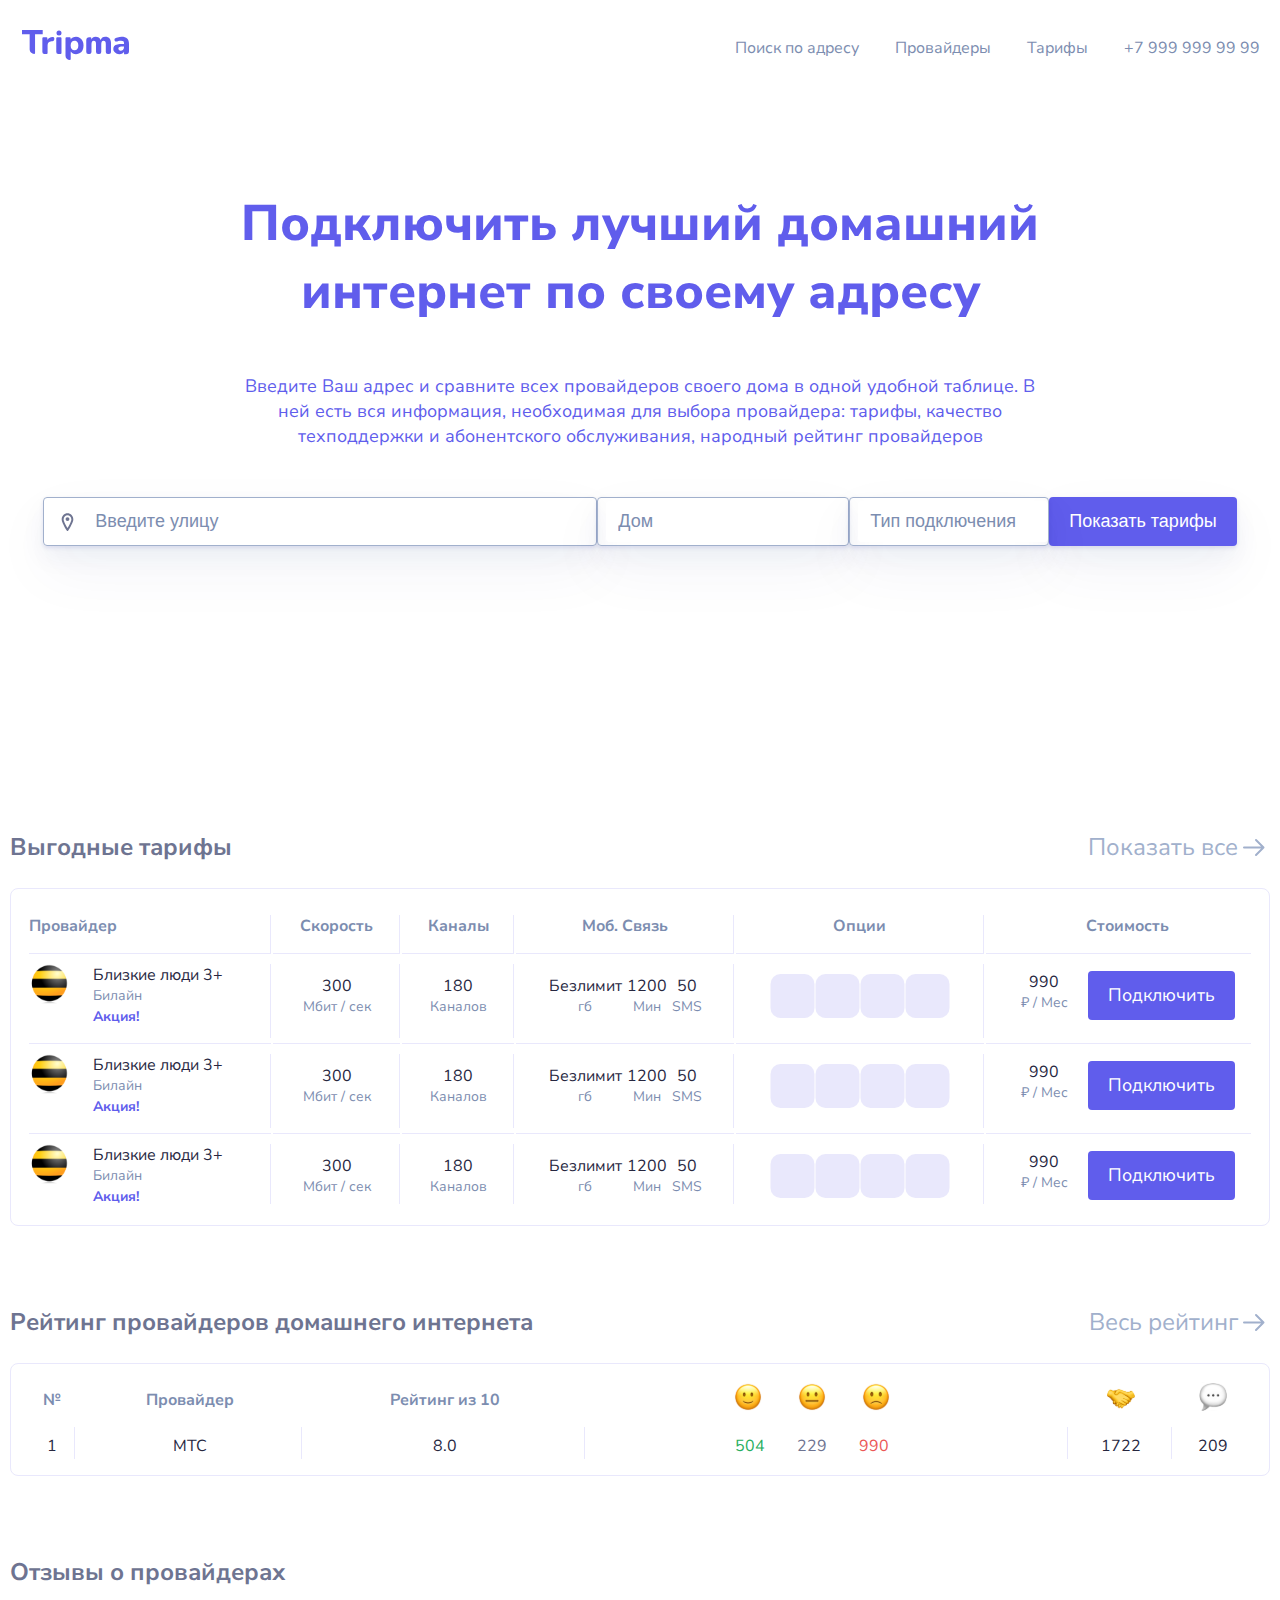
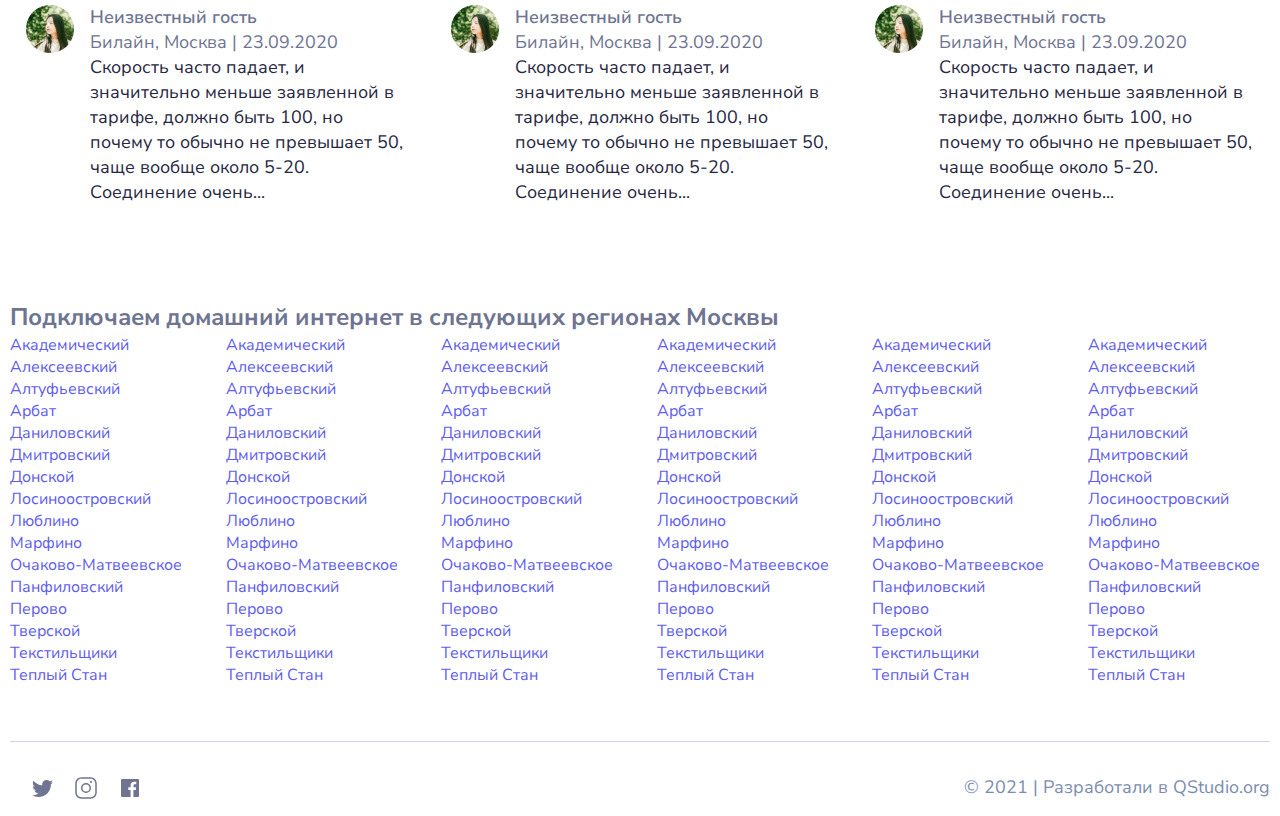
==== index.html @ 0c763916 "Add files via upload" ====
<!DOCTYPE html>
<html lang="en">

<head>
  <meta charset="UTF-8">
  <meta http-equiv="X-UA-Compatible" content="IE=edge">
  <meta name="viewport" content="width=device-width,initial-scale=1">
  <title>Tripma</title>
  <link rel="stylesheet" href="css/style.min.css">
  <link href="https://fonts.googleapis.com/css2?family=Nunito+Sans:wght@400;600;700;800&display=swap" rel="stylesheet">
</head>

<body>
  <header class="header">
    <div class="container header__container">
      <div class="header-block">
        <div class="logo">
          <a href="./index.html">
            <img src="./img/header/logo.svg" alt="logo">
          </a>
        </div>
        <div class="header__wrapper">
          <div class="header__right">
            <nav class="nav">
              <img class="header__close" src="./img/header/close.svg" alt="close">
              <ul class="nav__list">
                <li class="nav__link">
                  <a href="./address.html">Поиск по адресу</a>
                </li>
                <li class="nav__link">
                  <a href="#">Провайдеры</a>
                </li>
                <li class="nav__link">
                  <a href="#">Тарифы</a>
                </li>
                <li class="nav__link">
                  <a href="#">+7 999 999 99 99</a>
                </li>
              </ul>
            </nav>
            <img class="header__menu" src="./img/header/menu.svg" alt="menu">
          </div>
        </div>
      </div>
    </div>
  </header>
  <main class="main">
    <section class="section hero">
      <div class="container">
        <div class="hero-block">
          <h1 class="hero__title">Подключить лучший домашний интернет по своему адресу</h1>
          <p class="hero__subtitle">
            Введите Ваш адрес и сравните всех провайдеров своего дома в одной удобной таблице.
            В ней есть вся информация, необходимая для выбора провайдера: тарифы,
            качество техподдержки и абонентского обслуживания, народный рейтинг провайдеров
          </p>
          <form action="#" class="form search">
            <label class="search__wrapper search__street">
              <img class="search__img" src="./img/searchForm/location.svg" alt="">
              <input list="street" class="form__input search__input" placeholder="Введите улицу">
              <datalist id="street">
              </datalist>
            </label>
            <label class="search__wrapper search__home">
              <input list="home" class="form__input search__input" placeholder="Дом">
              <datalist id="home">
              </datalist>
            </label>
            <label class="search__wrapper search__type">
              <input list="type" class="form__input search__input" placeholder="Тип подключения">
              <datalist id="type">
              </datalist>
            </label>
            <input class="search__btn btn" type="submit" value="Показать тарифы">
          </form>
        </div>
      </div>
    </section>
    <section class="section home">
      <div class="container">
        <div class="section__top">
          <h2 class="section__title">Выгодные тарифы</h2>
          <a to="#" class="section__close">
            Показать все
            <img src="./img/btnRight.svg" alt="btnRight">
          </a>
        </div>
        <div class="home-block section-block"></div>
        <div class="table">
          <table class="table-block">
            <thead class="table__head">
              <tr class="table__head">
                <th class="table__item table__head-item">
                  <div class="table__provider">Провайдер</div>
                </th>
                <th class="table__item table__head-item">
                  <div class="table__speed">Скорость</div>
                </th>
                <th class="table__item table__head-item">
                  <div class="table__channel">Каналы</div>
                </th>
                <th class="table__item table__head-item">
                  <div class="table__mobile">Моб. Связь</div>
                </th>
                <th class="table__item table__head-item">
                  <div class="table__option">Опции</div>
                </th>
                <th class="table__item table__head-item">
                  <div class="table__price">Стоимость</div>
                </th>
              </tr>
            </thead>
            <tbody class="table__body">
              <tr class="table__string">
                <td class="table__item">
                  <div class="table__provider table__wrapper">
                    <img class="table__img" src="./img/home/Logo.svg" alt="Logo">
                    <div class="table__right">
                      <span class="table__title">Близкие люди 3+</span>
                      <p class="table__subtitle">Билайн</p>
                      <span class="table__stock">Акция!</span>
                    </div>
                  </div>
                </td>
                <td class="table__item">
                  <div class="table__speed">
                    <span class="table__title">300</span>
                    <p class="table__subtitle">Мбит / сек</p>
                  </div>
                </td>
                <td class="table__item table__example">
                  <div class="table__channel">
                    <span class="table__title">180</span>
                    <p class="table__subtitle">Каналов</p>
                  </div>
                </td>
                <td class="table__item">
                  <div class="table__mobile table__wrapper">
                    <div class="table__elem">
                      <span class="table__title">Безлимит</span>
                      <p class="table__subtitle">гб</p>
                    </div>
                    <div class="table__elem">
                      <span class="table__title">1200</span>
                      <p class="table__subtitle">Мин</p>
                    </div>
                    <div class="table__elem">
                      <span class="table__title">50</span>
                      <p class="table__subtitle">SMS</p>
                    </div>
                  </div>
                </td>
                <td class="table__item">
                  <div class="table__wrapper table__option">
                    <img src="./img/home/icon.svg" alt="icon.svg">
                    <img src="./img/home/icon.svg" alt="icon.svg">
                    <img src="./img/home/icon.svg" alt="icon.svg">
                    <img src="./img/home/icon.svg" alt="icon.svg">
                  </div>
                </td>
                <td class="table__item">
                  <div class="table__wrapper table__price">
                    <div class="table__left">
                      <span class="table__title">990</span>
                      <p class="table__subtitle">₽ / Мес</p>
                    </div>
                    <a href="#" class="table__btn btn">Подключить</a>
                  </div>
                </td>
              </tr>
              <tr class="table__string">
                <td class="table__item">
                  <div class="table__provider table__wrapper">
                    <img class="table__img" src="./img/home/Logo.svg" alt="Logo">
                    <div class="table__right">
                      <span class="table__title">Близкие люди 3+</span>
                      <p class="table__subtitle">Билайн</p>
                      <span class="table__stock">Акция!</span>
                    </div>
                  </div>
                </td>
                <td class="table__item">
                  <div class="table__speed">
                    <span class="table__title">300</span>
                    <p class="table__subtitle">Мбит / сек</p>
                  </div>
                </td>
                <td class="table__item table__example">
                  <div class="table__channel">
                    <span class="table__title">180</span>
                    <p class="table__subtitle">Каналов</p>
                  </div>
                </td>
                <td class="table__item">
                  <div class="table__mobile table__wrapper">
                    <div class="table__elem">
                      <span class="table__title">Безлимит</span>
                      <p class="table__subtitle">гб</p>
                    </div>
                    <div class="table__elem">
                      <span class="table__title">1200</span>
                      <p class="table__subtitle">Мин</p>
                    </div>
                    <div class="table__elem">
                      <span class="table__title">50</span>
                      <p class="table__subtitle">SMS</p>
                    </div>
                  </div>
                </td>
                <td class="table__item">
                  <div class="table__wrapper table__option">
                    <img src="./img/home/icon.svg" alt="icon.svg">
                    <img src="./img/home/icon.svg" alt="icon.svg">
                    <img src="./img/home/icon.svg" alt="icon.svg">
                    <img src="./img/home/icon.svg" alt="icon.svg">
                  </div>
                </td>
                <td class="table__item">
                  <div class="table__wrapper table__price">
                    <div class="table__left">
                      <span class="table__title">990</span>
                      <p class="table__subtitle">₽ / Мес</p>
                    </div>
                    <a href="#" class="table__btn btn">Подключить</a>
                  </div>
                </td>
              </tr>
              <tr class="table__string">
                <td class="table__item">
                  <div class="table__provider table__wrapper">
                    <img class="table__img" src="./img/home/Logo.svg" alt="Logo">
                    <div class="table__right">
                      <span class="table__title">Близкие люди 3+</span>
                      <p class="table__subtitle">Билайн</p>
                      <span class="table__stock">Акция!</span>
                    </div>
                  </div>
                </td>
                <td class="table__item">
                  <div class="table__speed">
                    <span class="table__title">300</span>
                    <p class="table__subtitle">Мбит / сек</p>
                  </div>
                </td>
                <td class="table__item table__example">
                  <div class="table__channel">
                    <span class="table__title">180</span>
                    <p class="table__subtitle">Каналов</p>
                  </div>
                </td>
                <td class="table__item">
                  <div class="table__mobile table__wrapper">
                    <div class="table__elem">
                      <span class="table__title">Безлимит</span>
                      <p class="table__subtitle">гб</p>
                    </div>
                    <div class="table__elem">
                      <span class="table__title">1200</span>
                      <p class="table__subtitle">Мин</p>
                    </div>
                    <div class="table__elem">
                      <span class="table__title">50</span>
                      <p class="table__subtitle">SMS</p>
                    </div>
                  </div>
                </td>
                <td class="table__item">
                  <div class="table__wrapper table__option">
                    <img src="./img/home/icon.svg" alt="icon.svg">
                    <img src="./img/home/icon.svg" alt="icon.svg">
                    <img src="./img/home/icon.svg" alt="icon.svg">
                    <img src="./img/home/icon.svg" alt="icon.svg">
                  </div>
                </td>
                <td class="table__item">
                  <div class="table__wrapper table__price">
                    <div class="table__left">
                      <span class="table__title">990</span>
                      <p class="table__subtitle">₽ / Мес</p>
                    </div>
                    <a href="#" class="table__btn btn">Подключить</a>
                  </div>
                </td>
              </tr>
            </tbody>
          </table>
        </div>
      </div>
    </section>
    <section class="section home">
      <div class="container">
        <div class="section__top">
          <h2 class="section__title">Рейтинг провайдеров домашнего интернета</h2>
          <a href="#" class="section__close">
            Весь рейтинг
            <img src="./img/btnRight.svg" alt="btnRight">
          </a>
        </div>
        <div class="home-block section-block">
          <div class="table">
            <table class="table-block">
              <tbody class="rating-block table__body">
                <tr class="table__string">
                  <th>№</th>
                  <th class="">Провайдер</th>
                  <th>Рейтинг из 10</th>
                  <th class="">
                    <img class="rating__icon rating__wrapper-item" src="./img/home/icon1.svg" alt="icon1">
                    <img class="rating__icon rating__wrapper-item" src="./img/home/icon2.svg" alt="icon2">
                    <img class="rating__icon rating__wrapper-item" src="./img/home/icon3.svg" alt="icon3">
                  </th>
                  <th>
                    <img class="" src="./img/home/icon4.svg" alt="icon4">
                  </th>
                  <th>
                    <img class="" src="./img/home/icon5.svg" alt="icon5">
                  </th>
                </tr>
                <tr class="table__string">
                  <td class="rating__item table__item">
                    1
                  </td>
                  <td class="rating__item rating__provider table__item">
                    МТС
                  </td>
                  <td class="rating__item table__item">
                    8.0
                  </td>
                  <td class="rating__item table__item">
                    <div class="rating__wrapper rating__grade">
                      <div class="rating__wrapper-item">
                        <span class="rating__wrapper-green">504</span>
                      </div>
                      <div class="rating__wrapper-item">
                        <span class="rating__wrapper-black">229</span>
                      </div>
                      <div class="rating__wrapper-item">
                        <span class="rating__wrapper-red">990</span>
                      </div>
                    </div>
                  </td>
                  <td class="rating__item table__item">
                    1722
                  </td>
                  <td class="rating__item table__item">
                    209
                  </td>
                </tr>
              </tbody>
            </table>
          </div>
        </div>
      </div>
    </section>
    <section class="section comment">
      <div class="container">
        <h2 class="section__title">Отзывы о провайдерах</h2>
        <div class="comment-block">
          <ul class="comment__list">
            <li class="comment__item">
              <div class="comment__item-block">
                <img src="./img/comment/avatar1.png" alt="avatar">
              </div>
              <div class="comment__item-block">
                <h4 class="comment__name">Неизвестный гость</h4>
                <h5 class="comment__subtitle">Билайн, Москва | 23.09.2020</h5>
                <p class="comment__text">Скорость часто падает, и значительно меньше заявленной в тарифе, должно быть 100, но почему то обычно не превышает 50, чаще вообще около 5-20. Соединение очень...</p>
              </div>
            </li>
            <li class="comment__item">
              <div class="comment__item-block">
                <img src="./img/comment/avatar1.png" alt="avatar">
              </div>
              <div class="comment__item-block">
                <h4 class="comment__name">Неизвестный гость</h4>
                <h5 class="comment__subtitle">Билайн, Москва | 23.09.2020</h5>
                <p class="comment__text">Скорость часто падает, и значительно меньше заявленной в тарифе, должно быть 100, но почему то обычно не превышает 50, чаще вообще около 5-20. Соединение очень...</p>
              </div>
            </li>
            <li class="comment__item">
              <div class="comment__item-block">
                <img src="./img/comment/avatar1.png" alt="avatar">
              </div>
              <div class="comment__item-block">
                <h4 class="comment__name">Неизвестный гость</h4>
                <h5 class="comment__subtitle">Билайн, Москва | 23.09.2020</h5>
                <p class="comment__text">Скорость часто падает, и значительно меньше заявленной в тарифе, должно быть 100, но почему то обычно не превышает 50, чаще вообще около 5-20. Соединение очень...</p>
              </div>
            </li>
          </ul>
        </div>
      </div>
    </section>
    <section class="section cities">
      <div class="container">
        <h2 class="section__title">Подключаем домашний интернет в следующих регионах Москвы</h2>
        <div class="cities-block">
          <ul class="cities__list">
            <li class="cities__item">
              <a href="#" class="cities__link">Академический</a>
            </li>
            <li class="cities__item">
              <a href="#" class="cities__link">Алексеевский</a>
            </li>
            <li class="cities__item">
              <a href="#" class="cities__link">Алтуфьевский</a>
            </li>
            <li class="cities__item">
              <a href="#" class="cities__link">Арбат</a>
            </li>
            <li class="cities__item">
              <a href="#" class="cities__link">Даниловский</a>
            </li>
            <li class="cities__item">
              <a href="#" class="cities__link">Дмитровский</a>
            </li>
            <li class="cities__item">
              <a href="#" class="cities__link">Донской</a>
            </li>
            <li class="cities__item">
              <a href="#" class="cities__link">Лосиноостровский</a>
            </li>
            <li class="cities__item">
              <a href="#" class="cities__link">Люблино</a>
            </li>
            <li class="cities__item">
              <a href="#" class="cities__link">Марфино</a>
            </li>
            <li class="cities__item">
              <a href="#" class="cities__link">Очаково-Матвеевское</a>
            </li>
            <li class="cities__item">
              <a href="#" class="cities__link">Панфиловский</a>
            </li>
            <li class="cities__item">
              <a href="#" class="cities__link">Перово</a>
            </li>
            <li class="cities__item">
              <a href="#" class="cities__link">Тверской</a>
            </li>
            <li class="cities__item">
              <a href="#" class="cities__link">Текстильщики</a>
            </li>
            <li class="cities__item">
              <a href="#" class="cities__link">Теплый Стан</a>
            </li>
          </ul>
          <ul class="cities__list">
            <li class="cities__item">
              <a href="#" class="cities__link">Академический</a>
            </li>
            <li class="cities__item">
              <a href="#" class="cities__link">Алексеевский</a>
            </li>
            <li class="cities__item">
              <a href="#" class="cities__link">Алтуфьевский</a>
            </li>
            <li class="cities__item">
              <a href="#" class="cities__link">Арбат</a>
            </li>
            <li class="cities__item">
              <a href="#" class="cities__link">Даниловский</a>
            </li>
            <li class="cities__item">
              <a href="#" class="cities__link">Дмитровский</a>
            </li>
            <li class="cities__item">
              <a href="#" class="cities__link">Донской</a>
            </li>
            <li class="cities__item">
              <a href="#" class="cities__link">Лосиноостровский</a>
            </li>
            <li class="cities__item">
              <a href="#" class="cities__link">Люблино</a>
            </li>
            <li class="cities__item">
              <a href="#" class="cities__link">Марфино</a>
            </li>
            <li class="cities__item">
              <a href="#" class="cities__link">Очаково-Матвеевское</a>
            </li>
            <li class="cities__item">
              <a href="#" class="cities__link">Панфиловский</a>
            </li>
            <li class="cities__item">
              <a href="#" class="cities__link">Перово</a>
            </li>
            <li class="cities__item">
              <a href="#" class="cities__link">Тверской</a>
            </li>
            <li class="cities__item">
              <a href="#" class="cities__link">Текстильщики</a>
            </li>
            <li class="cities__item">
              <a href="#" class="cities__link">Теплый Стан</a>
            </li>
          </ul>
          <ul class="cities__list">
            <li class="cities__item">
              <a href="#" class="cities__link">Академический</a>
            </li>
            <li class="cities__item">
              <a href="#" class="cities__link">Алексеевский</a>
            </li>
            <li class="cities__item">
              <a href="#" class="cities__link">Алтуфьевский</a>
            </li>
            <li class="cities__item">
              <a href="#" class="cities__link">Арбат</a>
            </li>
            <li class="cities__item">
              <a href="#" class="cities__link">Даниловский</a>
            </li>
            <li class="cities__item">
              <a href="#" class="cities__link">Дмитровский</a>
            </li>
            <li class="cities__item">
              <a href="#" class="cities__link">Донской</a>
            </li>
            <li class="cities__item">
              <a href="#" class="cities__link">Лосиноостровский</a>
            </li>
            <li class="cities__item">
              <a href="#" class="cities__link">Люблино</a>
            </li>
            <li class="cities__item">
              <a href="#" class="cities__link">Марфино</a>
            </li>
            <li class="cities__item">
              <a href="#" class="cities__link">Очаково-Матвеевское</a>
            </li>
            <li class="cities__item">
              <a href="#" class="cities__link">Панфиловский</a>
            </li>
            <li class="cities__item">
              <a href="#" class="cities__link">Перово</a>
            </li>
            <li class="cities__item">
              <a href="#" class="cities__link">Тверской</a>
            </li>
            <li class="cities__item">
              <a href="#" class="cities__link">Текстильщики</a>
            </li>
            <li class="cities__item">
              <a href="#" class="cities__link">Теплый Стан</a>
            </li>
          </ul>
          <ul class="cities__list">
            <li class="cities__item">
              <a href="#" class="cities__link">Академический</a>
            </li>
            <li class="cities__item">
              <a href="#" class="cities__link">Алексеевский</a>
            </li>
            <li class="cities__item">
              <a href="#" class="cities__link">Алтуфьевский</a>
            </li>
            <li class="cities__item">
              <a href="#" class="cities__link">Арбат</a>
            </li>
            <li class="cities__item">
              <a href="#" class="cities__link">Даниловский</a>
            </li>
            <li class="cities__item">
              <a href="#" class="cities__link">Дмитровский</a>
            </li>
            <li class="cities__item">
              <a href="#" class="cities__link">Донской</a>
            </li>
            <li class="cities__item">
              <a href="#" class="cities__link">Лосиноостровский</a>
            </li>
            <li class="cities__item">
              <a href="#" class="cities__link">Люблино</a>
            </li>
            <li class="cities__item">
              <a href="#" class="cities__link">Марфино</a>
            </li>
            <li class="cities__item">
              <a href="#" class="cities__link">Очаково-Матвеевское</a>
            </li>
            <li class="cities__item">
              <a href="#" class="cities__link">Панфиловский</a>
            </li>
            <li class="cities__item">
              <a href="#" class="cities__link">Перово</a>
            </li>
            <li class="cities__item">
              <a href="#" class="cities__link">Тверской</a>
            </li>
            <li class="cities__item">
              <a href="#" class="cities__link">Текстильщики</a>
            </li>
            <li class="cities__item">
              <a href="#" class="cities__link">Теплый Стан</a>
            </li>
          </ul>
          <ul class="cities__list">
            <li class="cities__item">
              <a href="#" class="cities__link">Академический</a>
            </li>
            <li class="cities__item">
              <a href="#" class="cities__link">Алексеевский</a>
            </li>
            <li class="cities__item">
              <a href="#" class="cities__link">Алтуфьевский</a>
            </li>
            <li class="cities__item">
              <a href="#" class="cities__link">Арбат</a>
            </li>
            <li class="cities__item">
              <a href="#" class="cities__link">Даниловский</a>
            </li>
            <li class="cities__item">
              <a href="#" class="cities__link">Дмитровский</a>
            </li>
            <li class="cities__item">
              <a href="#" class="cities__link">Донской</a>
            </li>
            <li class="cities__item">
              <a href="#" class="cities__link">Лосиноостровский</a>
            </li>
            <li class="cities__item">
              <a href="#" class="cities__link">Люблино</a>
            </li>
            <li class="cities__item">
              <a href="#" class="cities__link">Марфино</a>
            </li>
            <li class="cities__item">
              <a href="#" class="cities__link">Очаково-Матвеевское</a>
            </li>
            <li class="cities__item">
              <a href="#" class="cities__link">Панфиловский</a>
            </li>
            <li class="cities__item">
              <a href="#" class="cities__link">Перово</a>
            </li>
            <li class="cities__item">
              <a href="#" class="cities__link">Тверской</a>
            </li>
            <li class="cities__item">
              <a href="#" class="cities__link">Текстильщики</a>
            </li>
            <li class="cities__item">
              <a href="#" class="cities__link">Теплый Стан</a>
            </li>
          </ul>
          <ul class="cities__list">
            <li class="cities__item">
              <a href="#" class="cities__link">Академический</a>
            </li>
            <li class="cities__item">
              <a href="#" class="cities__link">Алексеевский</a>
            </li>
            <li class="cities__item">
              <a href="#" class="cities__link">Алтуфьевский</a>
            </li>
            <li class="cities__item">
              <a href="#" class="cities__link">Арбат</a>
            </li>
            <li class="cities__item">
              <a href="#" class="cities__link">Даниловский</a>
            </li>
            <li class="cities__item">
              <a href="#" class="cities__link">Дмитровский</a>
            </li>
            <li class="cities__item">
              <a href="#" class="cities__link">Донской</a>
            </li>
            <li class="cities__item">
              <a href="#" class="cities__link">Лосиноостровский</a>
            </li>
            <li class="cities__item">
              <a href="#" class="cities__link">Люблино</a>
            </li>
            <li class="cities__item">
              <a href="#" class="cities__link">Марфино</a>
            </li>
            <li class="cities__item">
              <a href="#" class="cities__link">Очаково-Матвеевское</a>
            </li>
            <li class="cities__item">
              <a href="#" class="cities__link">Панфиловский</a>
            </li>
            <li class="cities__item">
              <a href="#" class="cities__link">Перово</a>
            </li>
            <li class="cities__item">
              <a href="#" class="cities__link">Тверской</a>
            </li>
            <li class="cities__item">
              <a href="#" class="cities__link">Текстильщики</a>
            </li>
            <li class="cities__item">
              <a href="#" class="cities__link">Теплый Стан</a>
            </li>
          </ul>
        </div>
      </div>
    </section>
  </main>
  <footer class="footer">
    <div class="container">
      <div class="footer__bottom">
        <ul class="footer__bottom-list">
          <li class="footer__bottom-item">
            <a href="#">
              <img src="./img/footer/twitter.svg" alt="twitter">
            </a>
          </li>
          <li class="footer__bottom-item">
            <a href="#">
              <img src="./img/footer/instagram.svg" alt="instagram">
            </a>
          </li>
          <li class="footer__bottom-item">
            <a href="#">
              <img src="./img/footer/facebook.svg" alt="facebook">
            </a>
          </li>
        </ul>
        <p class="footer__bottom-text">© 2021 | Разработали в QStudio.org</p>
      </div>
    </div>
  </footer>
  <script src="js/script.js"></script>
</body>

</html>
---- css/style.min.css ----
/*! normalize.css v8.0.1 | MIT License | github.com/necolas/normalize.css */html{line-height:1.15;-webkit-text-size-adjust:100%}body{margin:0}main{display:block}h1{font-size:2em;margin:.67em 0}hr{-webkit-box-sizing:content-box;box-sizing:content-box;height:0;overflow:visible}pre{font:1em monospace,monospace}a{background:0 0}abbr[title]{border-bottom:none;text-decoration:underline;-webkit-text-decoration:underline dotted;text-decoration:underline dotted}b,strong{font-weight:bolder}code,kbd,samp{font:1em monospace,monospace}small{font-size:80%}sub,sup{font-size:75%;line-height:0;position:relative;vertical-align:baseline}sub{bottom:-.25em}sup{top:-.5em}img{border-style:none}button,input,optgroup,select,textarea{font:100%/1.15 inherit;margin:0}button,input{overflow:visible}button,select{text-transform:none}[type=button],[type=reset],[type=submit],button{-webkit-appearance:button}[type=button]::-moz-focus-inner,[type=reset]::-moz-focus-inner,[type=submit]::-moz-focus-inner,button::-moz-focus-inner{border-style:none;padding:0}[type=button]:-moz-focusring,[type=reset]:-moz-focusring,[type=submit]:-moz-focusring,button:-moz-focusring{outline:1px dotted ButtonText}fieldset{padding:.35em .75em .625em}legend{-webkit-box-sizing:border-box;box-sizing:border-box;color:inherit;display:table;max-width:100%;padding:0;white-space:normal}progress{vertical-align:baseline}textarea{overflow:auto}[type=checkbox],[type=radio]{-webkit-box-sizing:border-box;box-sizing:border-box;padding:0}[type=number]::-webkit-inner-spin-button,[type=number]::-webkit-outer-spin-button{height:auto}[type=search]{-webkit-appearance:textfield;outline-offset:-2px}[type=search]::-webkit-search-decoration{-webkit-appearance:none}::-webkit-file-upload-button{-webkit-appearance:button;font:inherit}details{display:block}summary{display:list-item}template{display:none}[hidden]{display:none}*{margin:0;padding:0;-webkit-box-sizing:border-box;box-sizing:border-box}body{font:normal normal 16px/22px Nunito Sans;color:#7c8db0;background:#fff}h1,h2,h3,h4,h5,h6,li,ul{padding:0;margin:0}li,ul{list-style:none;padding:0;margin:0}a{display:block;padding:0;margin:0;text-decoration:none;color:#000}button,input,select{-webkit-appearance:none;-moz-appearance:none;appearance:none;border:none;outline:0;color:#7c8db0}button :active,button :focus,button :hover,input :active,input :focus,input :hover,select :active,select :focus,select :hover{outline:0;border:none}button::-webkit-calendar-picker-indicator,input::-webkit-calendar-picker-indicator,select::-webkit-calendar-picker-indicator{display:none!important}.container{max-width:1312px;margin:0 auto;padding:0 10px}.btn{display:inline-block;padding:12px 20px;background:#605dec;border-radius:4px;font-style:normal;font-weight:400;font-size:18px;line-height:25px;color:#fff}.section{padding-top:40px;padding-bottom:40px}.section__list{display:-webkit-box;display:-ms-flexbox;display:flex;-ms-flex-wrap:wrap;flex-wrap:wrap;-webkit-box-pack:justify;-ms-flex-pack:justify;justify-content:space-between}@media screen and (max-width:1250px){.section__list{-webkit-box-pack:space-evenly;-ms-flex-pack:space-evenly;justify-content:space-evenly}}@media screen and (max-width:900px){.section__list .section__list{-webkit-box-orient:vertical;-webkit-box-direction:normal;-ms-flex-direction:column;flex-direction:column;-webkit-box-pack:center;-ms-flex-pack:center;justify-content:center}}.section__item{margin-bottom:40px;max-width:411px;display:-webkit-box;display:-ms-flexbox;display:flex;-webkit-box-orient:vertical;-webkit-box-direction:normal;-ms-flex-direction:column;flex-direction:column;-webkit-box-shadow:0 2px 4px rgba(28,5,77,.1),0 12px 32px rgba(0,0,0,.05);box-shadow:0 2px 4px rgba(28,5,77,.1),0 12px 32px rgba(0,0,0,.05);border-radius:12px}.section__item-footer{padding:16px 24px}@media screen and (max-width:430px){.section__item{width:100%}}.section__top{display:-webkit-box;display:-ms-flexbox;display:flex;-webkit-box-pack:justify;-ms-flex-pack:justify;justify-content:space-between;-webkit-box-align:center;-ms-flex-align:center;align-items:center;margin-bottom:24px}.section__close{font-size:24px;line-height:33px;color:#a1b0cc;display:-webkit-box;display:-ms-flexbox;display:flex;-webkit-box-align:center;-ms-flex-align:center;align-items:center;-ms-flex-line-pack:center;align-content:center}@media screen and (max-width:500px){.section__close{font-size:15px}}.section__img{border-top-right-radius:12px;border-top-left-radius:12px}.section__title{font-weight:700;font-size:24px;line-height:33px;color:#6e7491}@media screen and (max-width:500px){.section__title{font-size:15px}}.section__info{display:-webkit-box;display:-ms-flexbox;display:flex;-webkit-box-pack:justify;-ms-flex-pack:justify;justify-content:space-between}.section__city{color:#6e7491;font-weight:600;font-size:18px;line-height:25px;margin-bottom:4px}.section__city span{color:#605dec}.section__price{font-weight:600;font-size:18px;line-height:25px}.section__text{font-size:16px;line-height:22px}.form__input{font-size:18px;line-height:25px;padding:8px 12px;background:#fff;border:1px solid #a1b0cc;border-radius:4px;color:#000}.form__input::-webkit-input-placeholder{color:#7c8db0}.form__input::-moz-placeholder{color:#7c8db0}.form__input:-ms-input-placeholder{color:#7c8db0}.form__input::-ms-input-placeholder{color:#7c8db0}.form__input::placeholder{color:#7c8db0}.form__btn{border:1px solid #605dec;-webkit-box-sizing:border-box;box-sizing:border-box;border-radius:4px;padding:12px 20px;text-align:center;margin-bottom:12px}.form__btn:last-child{margin-bottom:0}.form__btn span{font-size:18px;line-height:25px;color:#605dec}.content__top{display:-webkit-box;display:-ms-flexbox;display:flex;-webkit-box-pack:justify;-ms-flex-pack:justify;justify-content:space-between}@media screen and (max-width:1340px){.content__top{-webkit-box-orient:vertical;-webkit-box-direction:normal;-ms-flex-direction:column;flex-direction:column;-webkit-box-pack:center;-ms-flex-pack:center;justify-content:center}}.header{padding:18px 0}.header__container{max-width:1440px}.header-block{display:-webkit-box;display:-ms-flexbox;display:flex;-webkit-box-pack:justify;-ms-flex-pack:justify;justify-content:space-between;-webkit-box-align:center;-ms-flex-align:center;align-items:center}.header__right{position:relative;display:-webkit-box;display:-ms-flexbox;display:flex;-webkit-box-align:center;-ms-flex-align:center;align-items:center}.header__close{width:25px;height:25px;display:none}.header__btn{font-size:16px;margin-left:16px}.header__menu{width:25px;height:25px;display:none;cursor:pointer}.nav__list{display:-webkit-box;display:-ms-flexbox;display:flex}.nav__link{cursor:pointer;padding:10px;margin-right:16px}.nav__link a{color:#7c8db0}.nav__link a:hover{color:#605dec}.nav__link:last-child{margin-right:0}.show{display:-webkit-box!important;display:-ms-flexbox!important;display:flex!important}@media screen and (max-width:740px){.header__menu{display:block}.header__close{display:block;margin-left:auto}.nav{padding:5px;-webkit-box-orient:vertical;-webkit-box-direction:normal;-ms-flex-direction:column;flex-direction:column;-webkit-box-pack:center;-ms-flex-pack:center;justify-content:center;border:1px solid #e9e8fc;min-width:200px;display:none;position:absolute;top:0;right:0;background-color:#fff;border-radius:4px}.nav__list{display:-webkit-box;display:-ms-flexbox;display:flex;-webkit-box-orient:vertical;-webkit-box-direction:normal;-ms-flex-direction:column;flex-direction:column;-webkit-box-pack:center;-ms-flex-pack:center;justify-content:center}.nav__link{text-align:center;cursor:pointer;padding:10px;margin-right:0}.nav__link a{color:#7c8db0}.nav__link:last-child{margin-right:0}}.hero{padding-top:94px;padding-bottom:245px}@media screen and (max-width:700px){.hero{padding-top:40px;padding-bottom:60px}}.hero-block{display:-webkit-box;display:-ms-flexbox;display:flex;-webkit-box-orient:vertical;-webkit-box-direction:normal;-ms-flex-direction:column;flex-direction:column;-webkit-box-align:center;-ms-flex-align:center;align-items:center;text-align:center}.hero__title{color:#605dec;max-width:800px;font-weight:800;font-size:50px;line-height:68px}.hero__subtitle{margin-top:48px;margin-bottom:48px;max-width:800px;font-weight:400;font-size:18px;line-height:25px;color:#605dec}.search{display:-webkit-box;display:-ms-flexbox;display:flex;border-radius:4px;max-width:1200px}.search__wrapper{padding-left:8px;position:relative;border:1px solid #a1b0cc;-webkit-box-shadow:0 2px 4px rgba(7,4,146,.1),0 24px 60px rgba(6,47,125,.05),0 12px 24px rgba(27,59,119,.05);box-shadow:0 2px 4px rgba(7,4,146,.1),0 24px 60px rgba(6,47,125,.05),0 12px 24px rgba(27,59,119,.05);border-radius:4px;display:-webkit-box;display:-ms-flexbox;display:flex;-webkit-box-align:center;-ms-flex-align:center;align-items:center}.search__street{width:554px}.search__home{width:252px}.search__type{width:200px}.search__input{border:none;width:100%}.search__btn{-webkit-box-shadow:0 2px 4px rgba(7,4,146,.1),0 24px 60px rgba(6,47,125,.05),0 12px 24px rgba(27,59,119,.05);box-shadow:0 2px 4px rgba(7,4,146,.1),0 24px 60px rgba(6,47,125,.05),0 12px 24px rgba(27,59,119,.05)}.search__img{width:32px;height:32px}@media screen and (max-width:1210px){.search{display:-webkit-box;display:-ms-flexbox;display:flex;-webkit-box-orient:vertical;-webkit-box-direction:normal;-ms-flex-direction:column;flex-direction:column;width:80%}.search__wrapper{margin-bottom:5px}.search__home,.search__street,.search__type{width:100%}.search__btn{margin-top:15px;text-align:center}}@media screen and (max-width:900px){.search{display:-webkit-box;display:-ms-flexbox;display:flex;-webkit-box-orient:vertical;-webkit-box-direction:normal;-ms-flex-direction:column;flex-direction:column;width:80%}.search__wrapper{margin-bottom:5px}.search__btn{margin-top:15px;text-align:center}}.heroTable{padding-bottom:100px}.heroTable__block{display:-webkit-box;display:-ms-flexbox;display:flex;-webkit-box-pack:center;-ms-flex-pack:center;justify-content:center}.heroTable__top{max-width:800px;display:-webkit-box;display:-ms-flexbox;display:flex;-webkit-box-orient:vertical;-webkit-box-direction:normal;-ms-flex-direction:column;flex-direction:column}.heroTable__subtitle{display:-webkit-box;display:-ms-flexbox;display:flex;font-weight:400;font-size:18px;line-height:25px;color:#605dec;margin-bottom:48px}.heroTable__title{color:#605dec;display:block;margin:auto;text-align:left;font-weight:800;font-size:50px;line-height:68px}.heroTable__link{font-weight:400;font-size:18px;line-height:25px;color:#605dec;margin-right:5px;margin-left:5px;margin-bottom:5px}.heroTable__link:first-child{margin-left:0}.heroTable__link:last-child{margin-right:0}.table__head-item{padding-bottom:10px}.table-block{width:100%;border-radius:8px;border:1px solid #e9e8fc;padding:16px}.table__string{margin-top:8px;width:100%}.table__string:last-child .table__item{border-bottom:none;padding-bottom:0}.table__item{position:relative;margin-top:8px;padding:8px 19px 16px 19px;border-bottom:1px solid #e9e8fc}.table__item:first-child{padding-left:0}.table__item:last-child{border-right:0;padding-right:0}.table__item:last-child::before{display:none}.table__item::before{position:absolute;right:0;top:8px;content:"";height:85%;background:#e9e8fc;width:1px}.table__title,.table__top{font-weight:400;font-size:16px;line-height:22px;color:#27273f}.table__subtitle{font-weight:400;font-size:14px;line-height:19px;color:#7c8db0}.table__wrapper{display:-webkit-box;display:-ms-flexbox;display:flex;-webkit-box-pack:center;-ms-flex-pack:center;justify-content:center}.table__provider{display:-webkit-box;display:-ms-flexbox;display:flex;-webkit-box-pack:start;-ms-flex-pack:start;justify-content:flex-start;max-width:250px}.table__channel,.table__mobile,.table__option,.table__price,.table__speed{text-align:center}.table__left{margin-right:20px;text-align:center}.table__img{margin-right:24px;width:40px;height:40px}.table__elem{text-align:center;margin-right:5px}.table__elem:last-child{margin-right:0}.table__right{text-align:left}.table__stock{font-weight:700;font-size:14px;line-height:19px;color:#605dec}@media screen and (max-width:1200px){.table{overflow-x:scroll}.table-block{width:1047px!important;overflow:scroll;width:100%;border-radius:8px;border:1px solid #e9e8fc;padding:10px}.table__string{margin-top:8px;width:100%}.table__string:last-child .table__item{border-bottom:none;padding-bottom:0}.table__title,.table__top{font-size:13px}.table__item{position:relative;margin-top:8px;padding:8px 8px 16px 8px;border-bottom:1px solid #e9e8fc}}.rating{width:100%;border-radius:8px}.rating__item{padding:16px 0;text-align:center;font-weight:400;font-size:16px;line-height:22px;color:#27273f}.rating__wrapper{display:-webkit-box;display:-ms-flexbox;display:flex;-webkit-box-pack:center;-ms-flex-pack:center;justify-content:center}.rating__wrapper-item{margin-right:32px}.rating__wrapper-green{color:#27ae60}.rating__wrapper-black{color:#6e7491}.rating__wrapper-red{color:#eb5757}.filter{padding-top:0}.filter-block{display:-webkit-box;display:-ms-flexbox;display:flex;-ms-flex-line-pack:center;align-content:center;-webkit-box-align:center;-ms-flex-align:center;align-items:center;-ms-flex-wrap:wrap;flex-wrap:wrap}.filter__button{border:1px solid #605dec;border-radius:4px;font-weight:400;font-size:16px;line-height:22px;color:#605dec;background:#fff;margin-right:16px;margin-bottom:24px}.filter__button:hover{color:#fafafa;background:#605dec}.select{margin-top:24px;margin-bottom:48px;display:-webkit-box;display:-ms-flexbox;display:flex;max-width:704px;-ms-flex-wrap:wrap;flex-wrap:wrap}.select__item{background:#fff;color:#27273f;font-weight:400;font-size:16px;line-height:22px;border:1px solid #cbd4e6;border-radius:4px;margin-right:24px}.select__img{margin-left:4px;width:18px;height:18px}@media screen and (max-width:720px){.filter__button{width:100%}}@media screen and (max-width:490px){.select-block{-webkit-box-orient:vertical;-webkit-box-direction:normal;-ms-flex-direction:column;flex-direction:column}.select__item{margin-bottom:10px}}.pagination{margin-top:24px;margin-bottom:40px}.pagination-block{display:-webkit-box;display:-ms-flexbox;display:flex;-webkit-box-pack:center;-ms-flex-pack:center;justify-content:center}.pagination__item{border:2px solid #605dec;background:#fff;color:#605dec;display:-webkit-box;display:-ms-flexbox;display:flex;-webkit-box-align:center;-ms-flex-align:center;align-items:center;margin-right:10px}.pagination__item:last-child{margin-right:0}.pagination__item img{width:10.97px;height:8.44px}.pagination__btn-right{-webkit-transform:rotate(180deg);-ms-transform:rotate(180deg);transform:rotate(180deg)}.cities-block{display:-webkit-box;display:-ms-flexbox;display:flex;-webkit-box-pack:justify;-ms-flex-pack:justify;justify-content:space-between;-ms-flex-wrap:wrap;flex-wrap:wrap}.cities__link{color:#605dec;font-weight:400;font-size:16px;line-height:22px}.cities__list{margin-bottom:15px;margin-right:10px}@media screen and (max-width:1040px){.cities-block{margin:auto;max-width:670px;-webkit-box-pack:center;-ms-flex-pack:center;justify-content:center}}.content{padding-top:60px}.address{margin-top:80px}.address__list{display:-webkit-box;display:-ms-flexbox;display:flex;margin-bottom:60px}.address__item{margin-right:60px}.address__link{color:#605dec}.comment__title{text-align:center}.comment__color{color:#605dec}.comment__item{padding:16px;display:-webkit-box;display:-ms-flexbox;display:flex;max-width:411px}.comment__item-block{text-align:left}.comment__item-block:first-child{margin-right:16px}.comment__item-block:first-child img{width:48px;height:48px}.comment__list{display:-webkit-box;display:-ms-flexbox;display:flex;-webkit-box-pack:justify;-ms-flex-pack:justify;justify-content:space-between;-ms-flex-wrap:wrap;flex-wrap:wrap}@media screen and (max-width:1270px){.comment__list{-webkit-box-pack:space-evenly;-ms-flex-pack:space-evenly;justify-content:space-evenly}}.comment__name,.comment__subtitle,.comment__text{font-weight:600;font-size:18px;line-height:25px;color:#6e7491}.comment__subtitle,.comment__text{font-weight:400}.comment__text{color:#27273f}.comment__link{color:#605dec}.comment__evaluation{margin-top:8px;margin-bottom:12px;display:-webkit-box;display:-ms-flexbox;display:flex;margin-left:-1px}.comment__star{display:-webkit-box;display:-ms-flexbox;display:flex;-ms-flex-line-pack:center;align-content:center}.comment__star img{width:24px;height:24px}.footer__container{max-width:1250px;margin:auto}.footer-block{display:-webkit-box;display:-ms-flexbox;display:flex;-webkit-box-pack:justify;-ms-flex-pack:justify;justify-content:space-between;padding-bottom:60px}.footer__logo{margin-right:62px}.footer__pages{padding-top:20px;width:100%;display:-webkit-box;display:-ms-flexbox;display:flex;-webkit-box-pack:justify;-ms-flex-pack:justify;justify-content:space-between;-ms-flex-wrap:wrap;flex-wrap:wrap;-ms-flex-line-pack:center;align-content:center}.footer__list{display:block}.footer__title{font-weight:700;font-size:18px;line-height:25px;margin-bottom:14px}.footer__link{margin-bottom:8px}.footer__link a{color:#7c8db0}.footer__link-img{max-width:135px;max-height:40px}.footer__bottom{border-top:1px;border-color:#fff;padding:33px 0 16px 0;-webkit-box-align:center;-ms-flex-align:center;align-items:center;display:-webkit-box;display:-ms-flexbox;display:flex;-webkit-box-pack:justify;-ms-flex-pack:justify;justify-content:space-between;border-top:1px solid #cbd4e6}.footer__bottom-text{font-size:18px;line-height:25px}.footer__bottom a,.footer__bottom-list{display:-webkit-box;display:-ms-flexbox;display:flex;-webkit-box-align:center;-ms-flex-align:center;align-items:center}.footer__bottom-item{margin-left:20px}@media screen and (max-width:850px){.footer-block{-webkit-box-orient:vertical;-webkit-box-direction:normal;-ms-flex-direction:column;flex-direction:column;-webkit-box-pack:center;-ms-flex-pack:center;justify-content:center;padding-bottom:10px}.footer__logo{margin-right:0}.footer__logo a{display:-webkit-box;display:-ms-flexbox;display:flex;-webkit-box-pack:center;-ms-flex-pack:center;justify-content:center;-ms-flex-line-pack:center;align-content:center;-webkit-box-align:center;-ms-flex-align:center;align-items:center}.footer__pages{-ms-flex-pack:distribute;justify-content:space-around}.footer__list{margin-bottom:25px}.footer__bottom{padding:20px 0}}@media screen and (max-width:630px){.footer__pages{margin:auto;max-width:370px;-webkit-box-pack:justify;-ms-flex-pack:justify;justify-content:space-between}.footer__bottom-text{font-size:14px}.footer__bottom-item a img{width:20px;height:20px}}@media screen and (max-width:420px){.footer__pages{-webkit-box-pack:space-evenly;-ms-flex-pack:space-evenly;justify-content:space-evenly}.footer__bottom-text{font-size:10px}.footer__bottom-item a img{width:15px;height:15px}}
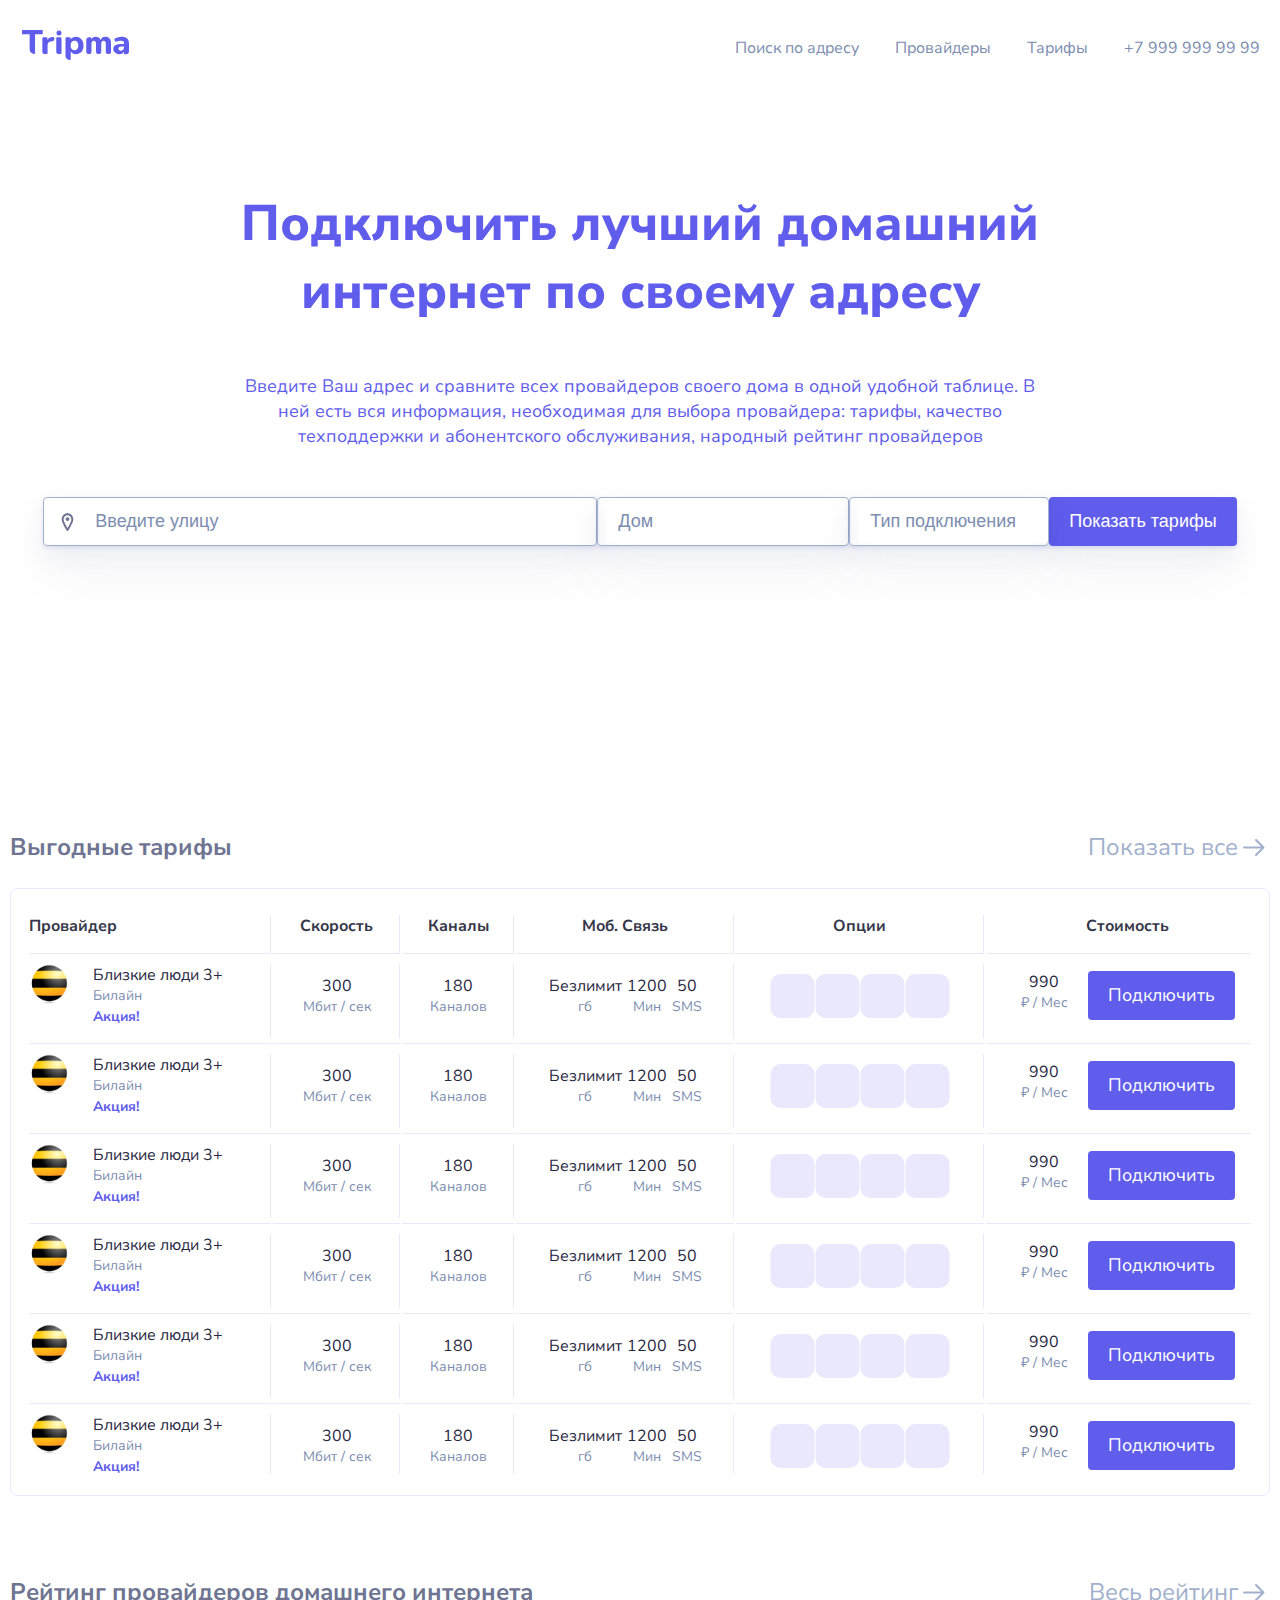
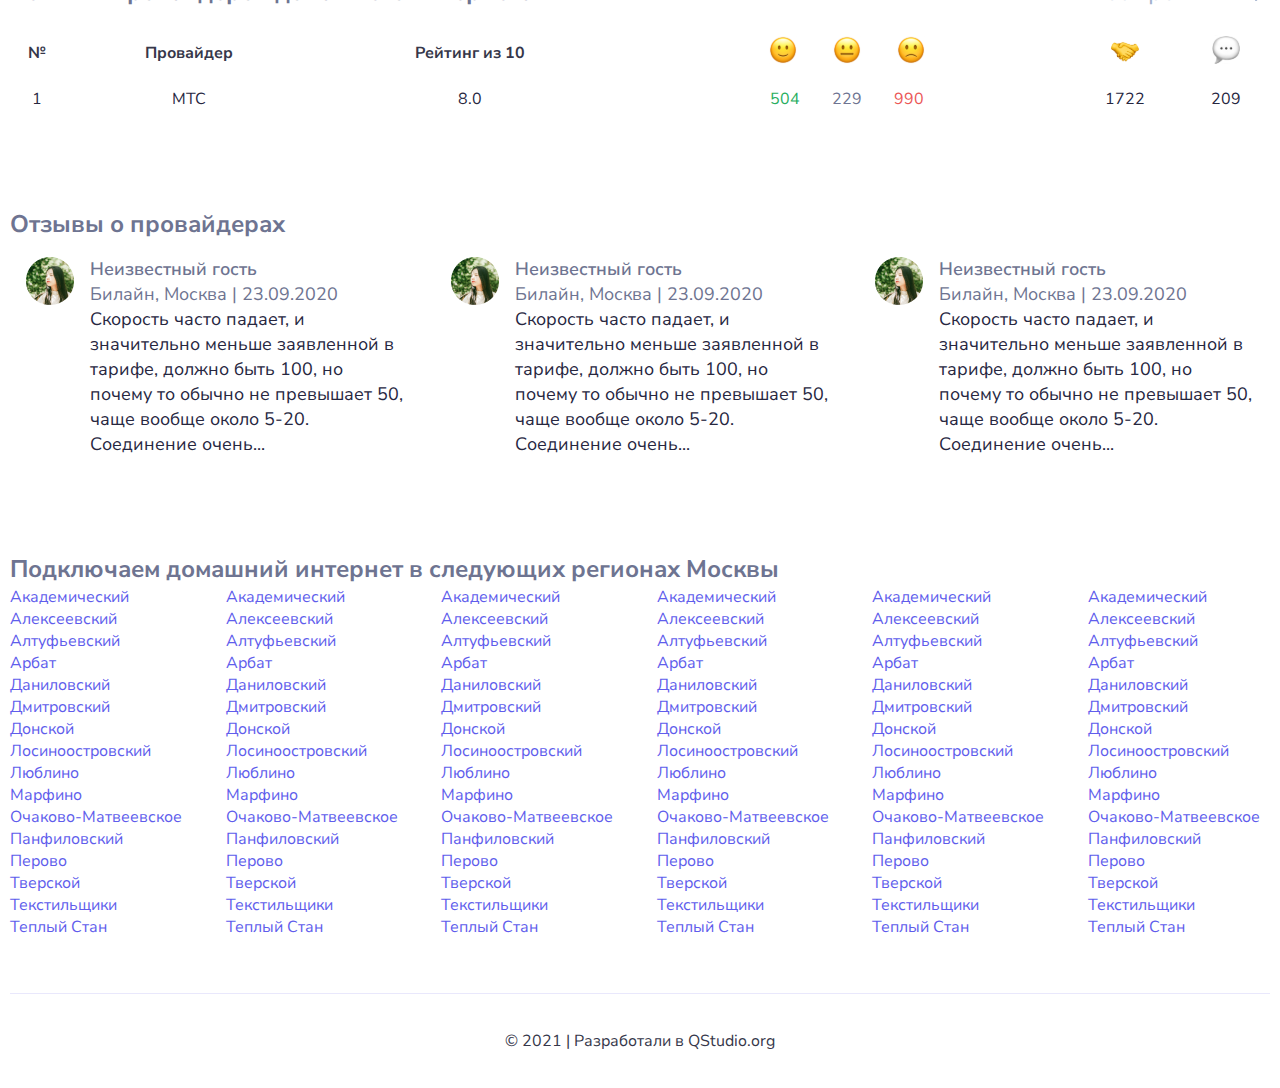
==== commit 478a9496: "Add files via upload" ====
--- a/index.html
+++ b/index.html
@@ -15,7 +15,7 @@
     <div class="container header__container">
       <div class="header-block">
         <div class="logo">
-          <a href="./index.html">
+          <a href="../../index.html">
             <img src="./img/header/logo.svg" alt="logo">
           </a>
         </div>
@@ -28,10 +28,10 @@
                   <a href="./address.html">Поиск по адресу</a>
                 </li>
                 <li class="nav__link">
-                  <a href="#">Провайдеры</a>
+                  <a href="./provider.html">Провайдеры</a>
                 </li>
                 <li class="nav__link">
-                  <a href="#">Тарифы</a>
+                  <a href="./providerItem.html">Тарифы</a>
                 </li>
                 <li class="nav__link">
                   <a href="#">+7 999 999 99 99</a>
@@ -82,7 +82,7 @@
           <h2 class="section__title">Выгодные тарифы</h2>
           <a to="#" class="section__close">
             Показать все
-            <img src="./img/btnRight.svg" alt="btnRight">
+            <img src="../../img/btnRight.svg" alt="btnRight">
           </a>
         </div>
         <div class="home-block section-block"></div>
@@ -116,7 +116,7 @@
                   <div class="table__provider table__wrapper">
                     <img class="table__img" src="./img/home/Logo.svg" alt="Logo">
                     <div class="table__right">
-                      <span class="table__title">Близкие люди 3+</span>
+                      <span class="table__title table__provider-title">Близкие люди 3+</span>
                       <p class="table__subtitle">Билайн</p>
                       <span class="table__stock">Акция!</span>
                     </div>
@@ -152,10 +152,10 @@
                 </td>
                 <td class="table__item">
                   <div class="table__wrapper table__option">
-                    <img src="./img/home/icon.svg" alt="icon.svg">
-                    <img src="./img/home/icon.svg" alt="icon.svg">
-                    <img src="./img/home/icon.svg" alt="icon.svg">
-                    <img src="./img/home/icon.svg" alt="icon.svg">
+                    <img src="../../img/home/icon.svg" alt="icon.svg">
+                    <img src="../../img/home/icon.svg" alt="icon.svg">
+                    <img src="../../img/home/icon.svg" alt="icon.svg">
+                    <img src="../../img/home/icon.svg" alt="icon.svg">
                   </div>
                 </td>
                 <td class="table__item">
@@ -173,7 +173,7 @@
                   <div class="table__provider table__wrapper">
                     <img class="table__img" src="./img/home/Logo.svg" alt="Logo">
                     <div class="table__right">
-                      <span class="table__title">Близкие люди 3+</span>
+                      <span class="table__title table__provider-title">Близкие люди 3+</span>
                       <p class="table__subtitle">Билайн</p>
                       <span class="table__stock">Акция!</span>
                     </div>
@@ -209,10 +209,10 @@
                 </td>
                 <td class="table__item">
                   <div class="table__wrapper table__option">
-                    <img src="./img/home/icon.svg" alt="icon.svg">
-                    <img src="./img/home/icon.svg" alt="icon.svg">
-                    <img src="./img/home/icon.svg" alt="icon.svg">
-                    <img src="./img/home/icon.svg" alt="icon.svg">
+                    <img src="../../img/home/icon.svg" alt="icon.svg">
+                    <img src="../../img/home/icon.svg" alt="icon.svg">
+                    <img src="../../img/home/icon.svg" alt="icon.svg">
+                    <img src="../../img/home/icon.svg" alt="icon.svg">
                   </div>
                 </td>
                 <td class="table__item">
@@ -230,7 +230,7 @@
                   <div class="table__provider table__wrapper">
                     <img class="table__img" src="./img/home/Logo.svg" alt="Logo">
                     <div class="table__right">
-                      <span class="table__title">Близкие люди 3+</span>
+                      <span class="table__title table__provider-title">Близкие люди 3+</span>
                       <p class="table__subtitle">Билайн</p>
                       <span class="table__stock">Акция!</span>
                     </div>
@@ -266,10 +266,181 @@
                 </td>
                 <td class="table__item">
                   <div class="table__wrapper table__option">
-                    <img src="./img/home/icon.svg" alt="icon.svg">
-                    <img src="./img/home/icon.svg" alt="icon.svg">
-                    <img src="./img/home/icon.svg" alt="icon.svg">
-                    <img src="./img/home/icon.svg" alt="icon.svg">
+                    <img src="../../img/home/icon.svg" alt="icon.svg">
+                    <img src="../../img/home/icon.svg" alt="icon.svg">
+                    <img src="../../img/home/icon.svg" alt="icon.svg">
+                    <img src="../../img/home/icon.svg" alt="icon.svg">
+                  </div>
+                </td>
+                <td class="table__item">
+                  <div class="table__wrapper table__price">
+                    <div class="table__left">
+                      <span class="table__title">990</span>
+                      <p class="table__subtitle">₽ / Мес</p>
+                    </div>
+                    <a href="#" class="table__btn btn">Подключить</a>
+                  </div>
+                </td>
+              </tr>
+              <tr class="table__string">
+                <td class="table__item">
+                  <div class="table__provider table__wrapper">
+                    <img class="table__img" src="./img/home/Logo.svg" alt="Logo">
+                    <div class="table__right">
+                      <span class="table__title table__provider-title">Близкие люди 3+</span>
+                      <p class="table__subtitle">Билайн</p>
+                      <span class="table__stock">Акция!</span>
+                    </div>
+                  </div>
+                </td>
+                <td class="table__item">
+                  <div class="table__speed">
+                    <span class="table__title">300</span>
+                    <p class="table__subtitle">Мбит / сек</p>
+                  </div>
+                </td>
+                <td class="table__item table__example">
+                  <div class="table__channel">
+                    <span class="table__title">180</span>
+                    <p class="table__subtitle">Каналов</p>
+                  </div>
+                </td>
+                <td class="table__item">
+                  <div class="table__mobile table__wrapper">
+                    <div class="table__elem">
+                      <span class="table__title">Безлимит</span>
+                      <p class="table__subtitle">гб</p>
+                    </div>
+                    <div class="table__elem">
+                      <span class="table__title">1200</span>
+                      <p class="table__subtitle">Мин</p>
+                    </div>
+                    <div class="table__elem">
+                      <span class="table__title">50</span>
+                      <p class="table__subtitle">SMS</p>
+                    </div>
+                  </div>
+                </td>
+                <td class="table__item">
+                  <div class="table__wrapper table__option">
+                    <img src="../../img/home/icon.svg" alt="icon.svg">
+                    <img src="../../img/home/icon.svg" alt="icon.svg">
+                    <img src="../../img/home/icon.svg" alt="icon.svg">
+                    <img src="../../img/home/icon.svg" alt="icon.svg">
+                  </div>
+                </td>
+                <td class="table__item">
+                  <div class="table__wrapper table__price">
+                    <div class="table__left">
+                      <span class="table__title">990</span>
+                      <p class="table__subtitle">₽ / Мес</p>
+                    </div>
+                    <a href="#" class="table__btn btn">Подключить</a>
+                  </div>
+                </td>
+              </tr>
+              <tr class="table__string">
+                <td class="table__item">
+                  <div class="table__provider table__wrapper">
+                    <img class="table__img" src="./img/home/Logo.svg" alt="Logo">
+                    <div class="table__right">
+                      <span class="table__title table__provider-title">Близкие люди 3+</span>
+                      <p class="table__subtitle">Билайн</p>
+                      <span class="table__stock">Акция!</span>
+                    </div>
+                  </div>
+                </td>
+                <td class="table__item">
+                  <div class="table__speed">
+                    <span class="table__title">300</span>
+                    <p class="table__subtitle">Мбит / сек</p>
+                  </div>
+                </td>
+                <td class="table__item table__example">
+                  <div class="table__channel">
+                    <span class="table__title">180</span>
+                    <p class="table__subtitle">Каналов</p>
+                  </div>
+                </td>
+                <td class="table__item">
+                  <div class="table__mobile table__wrapper">
+                    <div class="table__elem">
+                      <span class="table__title">Безлимит</span>
+                      <p class="table__subtitle">гб</p>
+                    </div>
+                    <div class="table__elem">
+                      <span class="table__title">1200</span>
+                      <p class="table__subtitle">Мин</p>
+                    </div>
+                    <div class="table__elem">
+                      <span class="table__title">50</span>
+                      <p class="table__subtitle">SMS</p>
+                    </div>
+                  </div>
+                </td>
+                <td class="table__item">
+                  <div class="table__wrapper table__option">
+                    <img src="../../img/home/icon.svg" alt="icon.svg">
+                    <img src="../../img/home/icon.svg" alt="icon.svg">
+                    <img src="../../img/home/icon.svg" alt="icon.svg">
+                    <img src="../../img/home/icon.svg" alt="icon.svg">
+                  </div>
+                </td>
+                <td class="table__item">
+                  <div class="table__wrapper table__price">
+                    <div class="table__left">
+                      <span class="table__title">990</span>
+                      <p class="table__subtitle">₽ / Мес</p>
+                    </div>
+                    <a href="#" class="table__btn btn">Подключить</a>
+                  </div>
+                </td>
+              </tr>
+              <tr class="table__string">
+                <td class="table__item">
+                  <div class="table__provider table__wrapper">
+                    <img class="table__img" src="./img/home/Logo.svg" alt="Logo">
+                    <div class="table__right">
+                      <span class="table__title table__provider-title">Близкие люди 3+</span>
+                      <p class="table__subtitle">Билайн</p>
+                      <span class="table__stock">Акция!</span>
+                    </div>
+                  </div>
+                </td>
+                <td class="table__item">
+                  <div class="table__speed">
+                    <span class="table__title">300</span>
+                    <p class="table__subtitle">Мбит / сек</p>
+                  </div>
+                </td>
+                <td class="table__item table__example">
+                  <div class="table__channel">
+                    <span class="table__title">180</span>
+                    <p class="table__subtitle">Каналов</p>
+                  </div>
+                </td>
+                <td class="table__item">
+                  <div class="table__mobile table__wrapper">
+                    <div class="table__elem">
+                      <span class="table__title">Безлимит</span>
+                      <p class="table__subtitle">гб</p>
+                    </div>
+                    <div class="table__elem">
+                      <span class="table__title">1200</span>
+                      <p class="table__subtitle">Мин</p>
+                    </div>
+                    <div class="table__elem">
+                      <span class="table__title">50</span>
+                      <p class="table__subtitle">SMS</p>
+                    </div>
+                  </div>
+                </td>
+                <td class="table__item">
+                  <div class="table__wrapper table__option">
+                    <img src="../../img/home/icon.svg" alt="icon.svg">
+                    <img src="../../img/home/icon.svg" alt="icon.svg">
+                    <img src="../../img/home/icon.svg" alt="icon.svg">
+                    <img src="../../img/home/icon.svg" alt="icon.svg">
                   </div>
                 </td>
                 <td class="table__item">
@@ -298,35 +469,35 @@
         </div>
         <div class="home-block section-block">
           <div class="table">
-            <table class="table-block">
-              <tbody class="rating-block table__body">
-                <tr class="table__string">
-                  <th>№</th>
-                  <th class="">Провайдер</th>
-                  <th>Рейтинг из 10</th>
-                  <th class="">
+            <table class="rating">
+              <tbody class="rating-block">
+                <tr class="">
+                  <th class="rating__title">№</th>
+                  <th class="rating__title">Провайдер</th>
+                  <th class="rating__title rating__rating">Рейтинг из 10</th>
+                  <th class="rating__title">
                     <img class="rating__icon rating__wrapper-item" src="./img/home/icon1.svg" alt="icon1">
                     <img class="rating__icon rating__wrapper-item" src="./img/home/icon2.svg" alt="icon2">
                     <img class="rating__icon rating__wrapper-item" src="./img/home/icon3.svg" alt="icon3">
                   </th>
-                  <th>
-                    <img class="" src="./img/home/icon4.svg" alt="icon4">
+                  <th class="rating__title">
+                    <img class="rating__icon" src="./img/home/icon4.svg" alt="icon4">
                   </th>
-                  <th>
-                    <img class="" src="./img/home/icon5.svg" alt="icon5">
+                  <th class="rating__title">
+                    <img class="rating__icon" src="./img/home/icon5.svg" alt="icon5">
                   </th>
                 </tr>
-                <tr class="table__string">
-                  <td class="rating__item table__item">
+                <tr class="">
+                  <td class="rating__item">
                     1
                   </td>
-                  <td class="rating__item rating__provider table__item">
+                  <td class="rating__item rating__provider">
                     МТС
                   </td>
-                  <td class="rating__item table__item">
+                  <td class="rating__item">
                     8.0
                   </td>
-                  <td class="rating__item table__item">
+                  <td class="rating__item">
                     <div class="rating__wrapper rating__grade">
                       <div class="rating__wrapper-item">
                         <span class="rating__wrapper-green">504</span>
@@ -339,10 +510,10 @@
                       </div>
                     </div>
                   </td>
-                  <td class="rating__item table__item">
+                  <td class="rating__item">
                     1722
                   </td>
-                  <td class="rating__item table__item">
+                  <td class="rating__item">
                     209
                   </td>
                 </tr>
@@ -701,25 +872,8 @@
   </main>
   <footer class="footer">
     <div class="container">
-      <div class="footer__bottom">
-        <ul class="footer__bottom-list">
-          <li class="footer__bottom-item">
-            <a href="#">
-              <img src="./img/footer/twitter.svg" alt="twitter">
-            </a>
-          </li>
-          <li class="footer__bottom-item">
-            <a href="#">
-              <img src="./img/footer/instagram.svg" alt="instagram">
-            </a>
-          </li>
-          <li class="footer__bottom-item">
-            <a href="#">
-              <img src="./img/footer/facebook.svg" alt="facebook">
-            </a>
-          </li>
-        </ul>
-        <p class="footer__bottom-text">© 2021 | Разработали в QStudio.org</p>
+      <div class="footer-block">
+        <p class="footer__text">© 2021 | Разработали в QStudio.org</p>
       </div>
     </div>
   </footer>
--- a/css/style.min.css
+++ b/css/style.min.css
@@ -1 +1 @@
-/*! normalize.css v8.0.1 | MIT License | github.com/necolas/normalize.css */html{line-height:1.15;-webkit-text-size-adjust:100%}body{margin:0}main{display:block}h1{font-size:2em;margin:.67em 0}hr{-webkit-box-sizing:content-box;box-sizing:content-box;height:0;overflow:visible}pre{font:1em monospace,monospace}a{background:0 0}abbr[title]{border-bottom:none;text-decoration:underline;-webkit-text-decoration:underline dotted;text-decoration:underline dotted}b,strong{font-weight:bolder}code,kbd,samp{font:1em monospace,monospace}small{font-size:80%}sub,sup{font-size:75%;line-height:0;position:relative;vertical-align:baseline}sub{bottom:-.25em}sup{top:-.5em}img{border-style:none}button,input,optgroup,select,textarea{font:100%/1.15 inherit;margin:0}button,input{overflow:visible}button,select{text-transform:none}[type=button],[type=reset],[type=submit],button{-webkit-appearance:button}[type=button]::-moz-focus-inner,[type=reset]::-moz-focus-inner,[type=submit]::-moz-focus-inner,button::-moz-focus-inner{border-style:none;padding:0}[type=button]:-moz-focusring,[type=reset]:-moz-focusring,[type=submit]:-moz-focusring,button:-moz-focusring{outline:1px dotted ButtonText}fieldset{padding:.35em .75em .625em}legend{-webkit-box-sizing:border-box;box-sizing:border-box;color:inherit;display:table;max-width:100%;padding:0;white-space:normal}progress{vertical-align:baseline}textarea{overflow:auto}[type=checkbox],[type=radio]{-webkit-box-sizing:border-box;box-sizing:border-box;padding:0}[type=number]::-webkit-inner-spin-button,[type=number]::-webkit-outer-spin-button{height:auto}[type=search]{-webkit-appearance:textfield;outline-offset:-2px}[type=search]::-webkit-search-decoration{-webkit-appearance:none}::-webkit-file-upload-button{-webkit-appearance:button;font:inherit}details{display:block}summary{display:list-item}template{display:none}[hidden]{display:none}*{margin:0;padding:0;-webkit-box-sizing:border-box;box-sizing:border-box}body{font:normal normal 16px/22px Nunito Sans;color:#7c8db0;background:#fff}h1,h2,h3,h4,h5,h6,li,ul{padding:0;margin:0}li,ul{list-style:none;padding:0;margin:0}a{display:block;padding:0;margin:0;text-decoration:none;color:#000}button,input,select{-webkit-appearance:none;-moz-appearance:none;appearance:none;border:none;outline:0;color:#7c8db0}button :active,button :focus,button :hover,input :active,input :focus,input :hover,select :active,select :focus,select :hover{outline:0;border:none}button::-webkit-calendar-picker-indicator,input::-webkit-calendar-picker-indicator,select::-webkit-calendar-picker-indicator{display:none!important}.container{max-width:1312px;margin:0 auto;padding:0 10px}.btn{display:inline-block;padding:12px 20px;background:#605dec;border-radius:4px;font-style:normal;font-weight:400;font-size:18px;line-height:25px;color:#fff}.section{padding-top:40px;padding-bottom:40px}.section__list{display:-webkit-box;display:-ms-flexbox;display:flex;-ms-flex-wrap:wrap;flex-wrap:wrap;-webkit-box-pack:justify;-ms-flex-pack:justify;justify-content:space-between}@media screen and (max-width:1250px){.section__list{-webkit-box-pack:space-evenly;-ms-flex-pack:space-evenly;justify-content:space-evenly}}@media screen and (max-width:900px){.section__list .section__list{-webkit-box-orient:vertical;-webkit-box-direction:normal;-ms-flex-direction:column;flex-direction:column;-webkit-box-pack:center;-ms-flex-pack:center;justify-content:center}}.section__item{margin-bottom:40px;max-width:411px;display:-webkit-box;display:-ms-flexbox;display:flex;-webkit-box-orient:vertical;-webkit-box-direction:normal;-ms-flex-direction:column;flex-direction:column;-webkit-box-shadow:0 2px 4px rgba(28,5,77,.1),0 12px 32px rgba(0,0,0,.05);box-shadow:0 2px 4px rgba(28,5,77,.1),0 12px 32px rgba(0,0,0,.05);border-radius:12px}.section__item-footer{padding:16px 24px}@media screen and (max-width:430px){.section__item{width:100%}}.section__top{display:-webkit-box;display:-ms-flexbox;display:flex;-webkit-box-pack:justify;-ms-flex-pack:justify;justify-content:space-between;-webkit-box-align:center;-ms-flex-align:center;align-items:center;margin-bottom:24px}.section__close{font-size:24px;line-height:33px;color:#a1b0cc;display:-webkit-box;display:-ms-flexbox;display:flex;-webkit-box-align:center;-ms-flex-align:center;align-items:center;-ms-flex-line-pack:center;align-content:center}@media screen and (max-width:500px){.section__close{font-size:15px}}.section__img{border-top-right-radius:12px;border-top-left-radius:12px}.section__title{font-weight:700;font-size:24px;line-height:33px;color:#6e7491}@media screen and (max-width:500px){.section__title{font-size:15px}}.section__info{display:-webkit-box;display:-ms-flexbox;display:flex;-webkit-box-pack:justify;-ms-flex-pack:justify;justify-content:space-between}.section__city{color:#6e7491;font-weight:600;font-size:18px;line-height:25px;margin-bottom:4px}.section__city span{color:#605dec}.section__price{font-weight:600;font-size:18px;line-height:25px}.section__text{font-size:16px;line-height:22px}.form__input{font-size:18px;line-height:25px;padding:8px 12px;background:#fff;border:1px solid #a1b0cc;border-radius:4px;color:#000}.form__input::-webkit-input-placeholder{color:#7c8db0}.form__input::-moz-placeholder{color:#7c8db0}.form__input:-ms-input-placeholder{color:#7c8db0}.form__input::-ms-input-placeholder{color:#7c8db0}.form__input::placeholder{color:#7c8db0}.form__btn{border:1px solid #605dec;-webkit-box-sizing:border-box;box-sizing:border-box;border-radius:4px;padding:12px 20px;text-align:center;margin-bottom:12px}.form__btn:last-child{margin-bottom:0}.form__btn span{font-size:18px;line-height:25px;color:#605dec}.content__top{display:-webkit-box;display:-ms-flexbox;display:flex;-webkit-box-pack:justify;-ms-flex-pack:justify;justify-content:space-between}@media screen and (max-width:1340px){.content__top{-webkit-box-orient:vertical;-webkit-box-direction:normal;-ms-flex-direction:column;flex-direction:column;-webkit-box-pack:center;-ms-flex-pack:center;justify-content:center}}.header{padding:18px 0}.header__container{max-width:1440px}.header-block{display:-webkit-box;display:-ms-flexbox;display:flex;-webkit-box-pack:justify;-ms-flex-pack:justify;justify-content:space-between;-webkit-box-align:center;-ms-flex-align:center;align-items:center}.header__right{position:relative;display:-webkit-box;display:-ms-flexbox;display:flex;-webkit-box-align:center;-ms-flex-align:center;align-items:center}.header__close{width:25px;height:25px;display:none}.header__btn{font-size:16px;margin-left:16px}.header__menu{width:25px;height:25px;display:none;cursor:pointer}.nav__list{display:-webkit-box;display:-ms-flexbox;display:flex}.nav__link{cursor:pointer;padding:10px;margin-right:16px}.nav__link a{color:#7c8db0}.nav__link a:hover{color:#605dec}.nav__link:last-child{margin-right:0}.show{display:-webkit-box!important;display:-ms-flexbox!important;display:flex!important}@media screen and (max-width:740px){.header__menu{display:block}.header__close{display:block;margin-left:auto}.nav{padding:5px;-webkit-box-orient:vertical;-webkit-box-direction:normal;-ms-flex-direction:column;flex-direction:column;-webkit-box-pack:center;-ms-flex-pack:center;justify-content:center;border:1px solid #e9e8fc;min-width:200px;display:none;position:absolute;top:0;right:0;background-color:#fff;border-radius:4px}.nav__list{display:-webkit-box;display:-ms-flexbox;display:flex;-webkit-box-orient:vertical;-webkit-box-direction:normal;-ms-flex-direction:column;flex-direction:column;-webkit-box-pack:center;-ms-flex-pack:center;justify-content:center}.nav__link{text-align:center;cursor:pointer;padding:10px;margin-right:0}.nav__link a{color:#7c8db0}.nav__link:last-child{margin-right:0}}.hero{padding-top:94px;padding-bottom:245px}@media screen and (max-width:700px){.hero{padding-top:40px;padding-bottom:60px}}.hero-block{display:-webkit-box;display:-ms-flexbox;display:flex;-webkit-box-orient:vertical;-webkit-box-direction:normal;-ms-flex-direction:column;flex-direction:column;-webkit-box-align:center;-ms-flex-align:center;align-items:center;text-align:center}.hero__title{color:#605dec;max-width:800px;font-weight:800;font-size:50px;line-height:68px}.hero__subtitle{margin-top:48px;margin-bottom:48px;max-width:800px;font-weight:400;font-size:18px;line-height:25px;color:#605dec}.search{display:-webkit-box;display:-ms-flexbox;display:flex;border-radius:4px;max-width:1200px}.search__wrapper{padding-left:8px;position:relative;border:1px solid #a1b0cc;-webkit-box-shadow:0 2px 4px rgba(7,4,146,.1),0 24px 60px rgba(6,47,125,.05),0 12px 24px rgba(27,59,119,.05);box-shadow:0 2px 4px rgba(7,4,146,.1),0 24px 60px rgba(6,47,125,.05),0 12px 24px rgba(27,59,119,.05);border-radius:4px;display:-webkit-box;display:-ms-flexbox;display:flex;-webkit-box-align:center;-ms-flex-align:center;align-items:center}.search__street{width:554px}.search__home{width:252px}.search__type{width:200px}.search__input{border:none;width:100%}.search__btn{-webkit-box-shadow:0 2px 4px rgba(7,4,146,.1),0 24px 60px rgba(6,47,125,.05),0 12px 24px rgba(27,59,119,.05);box-shadow:0 2px 4px rgba(7,4,146,.1),0 24px 60px rgba(6,47,125,.05),0 12px 24px rgba(27,59,119,.05)}.search__img{width:32px;height:32px}@media screen and (max-width:1210px){.search{display:-webkit-box;display:-ms-flexbox;display:flex;-webkit-box-orient:vertical;-webkit-box-direction:normal;-ms-flex-direction:column;flex-direction:column;width:80%}.search__wrapper{margin-bottom:5px}.search__home,.search__street,.search__type{width:100%}.search__btn{margin-top:15px;text-align:center}}@media screen and (max-width:900px){.search{display:-webkit-box;display:-ms-flexbox;display:flex;-webkit-box-orient:vertical;-webkit-box-direction:normal;-ms-flex-direction:column;flex-direction:column;width:80%}.search__wrapper{margin-bottom:5px}.search__btn{margin-top:15px;text-align:center}}.heroTable{padding-bottom:100px}.heroTable__block{display:-webkit-box;display:-ms-flexbox;display:flex;-webkit-box-pack:center;-ms-flex-pack:center;justify-content:center}.heroTable__top{max-width:800px;display:-webkit-box;display:-ms-flexbox;display:flex;-webkit-box-orient:vertical;-webkit-box-direction:normal;-ms-flex-direction:column;flex-direction:column}.heroTable__subtitle{display:-webkit-box;display:-ms-flexbox;display:flex;font-weight:400;font-size:18px;line-height:25px;color:#605dec;margin-bottom:48px}.heroTable__title{color:#605dec;display:block;margin:auto;text-align:left;font-weight:800;font-size:50px;line-height:68px}.heroTable__link{font-weight:400;font-size:18px;line-height:25px;color:#605dec;margin-right:5px;margin-left:5px;margin-bottom:5px}.heroTable__link:first-child{margin-left:0}.heroTable__link:last-child{margin-right:0}.table__head-item{padding-bottom:10px}.table-block{width:100%;border-radius:8px;border:1px solid #e9e8fc;padding:16px}.table__string{margin-top:8px;width:100%}.table__string:last-child .table__item{border-bottom:none;padding-bottom:0}.table__item{position:relative;margin-top:8px;padding:8px 19px 16px 19px;border-bottom:1px solid #e9e8fc}.table__item:first-child{padding-left:0}.table__item:last-child{border-right:0;padding-right:0}.table__item:last-child::before{display:none}.table__item::before{position:absolute;right:0;top:8px;content:"";height:85%;background:#e9e8fc;width:1px}.table__title,.table__top{font-weight:400;font-size:16px;line-height:22px;color:#27273f}.table__subtitle{font-weight:400;font-size:14px;line-height:19px;color:#7c8db0}.table__wrapper{display:-webkit-box;display:-ms-flexbox;display:flex;-webkit-box-pack:center;-ms-flex-pack:center;justify-content:center}.table__provider{display:-webkit-box;display:-ms-flexbox;display:flex;-webkit-box-pack:start;-ms-flex-pack:start;justify-content:flex-start;max-width:250px}.table__channel,.table__mobile,.table__option,.table__price,.table__speed{text-align:center}.table__left{margin-right:20px;text-align:center}.table__img{margin-right:24px;width:40px;height:40px}.table__elem{text-align:center;margin-right:5px}.table__elem:last-child{margin-right:0}.table__right{text-align:left}.table__stock{font-weight:700;font-size:14px;line-height:19px;color:#605dec}@media screen and (max-width:1200px){.table{overflow-x:scroll}.table-block{width:1047px!important;overflow:scroll;width:100%;border-radius:8px;border:1px solid #e9e8fc;padding:10px}.table__string{margin-top:8px;width:100%}.table__string:last-child .table__item{border-bottom:none;padding-bottom:0}.table__title,.table__top{font-size:13px}.table__item{position:relative;margin-top:8px;padding:8px 8px 16px 8px;border-bottom:1px solid #e9e8fc}}.rating{width:100%;border-radius:8px}.rating__item{padding:16px 0;text-align:center;font-weight:400;font-size:16px;line-height:22px;color:#27273f}.rating__wrapper{display:-webkit-box;display:-ms-flexbox;display:flex;-webkit-box-pack:center;-ms-flex-pack:center;justify-content:center}.rating__wrapper-item{margin-right:32px}.rating__wrapper-green{color:#27ae60}.rating__wrapper-black{color:#6e7491}.rating__wrapper-red{color:#eb5757}.filter{padding-top:0}.filter-block{display:-webkit-box;display:-ms-flexbox;display:flex;-ms-flex-line-pack:center;align-content:center;-webkit-box-align:center;-ms-flex-align:center;align-items:center;-ms-flex-wrap:wrap;flex-wrap:wrap}.filter__button{border:1px solid #605dec;border-radius:4px;font-weight:400;font-size:16px;line-height:22px;color:#605dec;background:#fff;margin-right:16px;margin-bottom:24px}.filter__button:hover{color:#fafafa;background:#605dec}.select{margin-top:24px;margin-bottom:48px;display:-webkit-box;display:-ms-flexbox;display:flex;max-width:704px;-ms-flex-wrap:wrap;flex-wrap:wrap}.select__item{background:#fff;color:#27273f;font-weight:400;font-size:16px;line-height:22px;border:1px solid #cbd4e6;border-radius:4px;margin-right:24px}.select__img{margin-left:4px;width:18px;height:18px}@media screen and (max-width:720px){.filter__button{width:100%}}@media screen and (max-width:490px){.select-block{-webkit-box-orient:vertical;-webkit-box-direction:normal;-ms-flex-direction:column;flex-direction:column}.select__item{margin-bottom:10px}}.pagination{margin-top:24px;margin-bottom:40px}.pagination-block{display:-webkit-box;display:-ms-flexbox;display:flex;-webkit-box-pack:center;-ms-flex-pack:center;justify-content:center}.pagination__item{border:2px solid #605dec;background:#fff;color:#605dec;display:-webkit-box;display:-ms-flexbox;display:flex;-webkit-box-align:center;-ms-flex-align:center;align-items:center;margin-right:10px}.pagination__item:last-child{margin-right:0}.pagination__item img{width:10.97px;height:8.44px}.pagination__btn-right{-webkit-transform:rotate(180deg);-ms-transform:rotate(180deg);transform:rotate(180deg)}.cities-block{display:-webkit-box;display:-ms-flexbox;display:flex;-webkit-box-pack:justify;-ms-flex-pack:justify;justify-content:space-between;-ms-flex-wrap:wrap;flex-wrap:wrap}.cities__link{color:#605dec;font-weight:400;font-size:16px;line-height:22px}.cities__list{margin-bottom:15px;margin-right:10px}@media screen and (max-width:1040px){.cities-block{margin:auto;max-width:670px;-webkit-box-pack:center;-ms-flex-pack:center;justify-content:center}}.content{padding-top:60px}.address{margin-top:80px}.address__list{display:-webkit-box;display:-ms-flexbox;display:flex;margin-bottom:60px}.address__item{margin-right:60px}.address__link{color:#605dec}.comment__title{text-align:center}.comment__color{color:#605dec}.comment__item{padding:16px;display:-webkit-box;display:-ms-flexbox;display:flex;max-width:411px}.comment__item-block{text-align:left}.comment__item-block:first-child{margin-right:16px}.comment__item-block:first-child img{width:48px;height:48px}.comment__list{display:-webkit-box;display:-ms-flexbox;display:flex;-webkit-box-pack:justify;-ms-flex-pack:justify;justify-content:space-between;-ms-flex-wrap:wrap;flex-wrap:wrap}@media screen and (max-width:1270px){.comment__list{-webkit-box-pack:space-evenly;-ms-flex-pack:space-evenly;justify-content:space-evenly}}.comment__name,.comment__subtitle,.comment__text{font-weight:600;font-size:18px;line-height:25px;color:#6e7491}.comment__subtitle,.comment__text{font-weight:400}.comment__text{color:#27273f}.comment__link{color:#605dec}.comment__evaluation{margin-top:8px;margin-bottom:12px;display:-webkit-box;display:-ms-flexbox;display:flex;margin-left:-1px}.comment__star{display:-webkit-box;display:-ms-flexbox;display:flex;-ms-flex-line-pack:center;align-content:center}.comment__star img{width:24px;height:24px}.footer__container{max-width:1250px;margin:auto}.footer-block{display:-webkit-box;display:-ms-flexbox;display:flex;-webkit-box-pack:justify;-ms-flex-pack:justify;justify-content:space-between;padding-bottom:60px}.footer__logo{margin-right:62px}.footer__pages{padding-top:20px;width:100%;display:-webkit-box;display:-ms-flexbox;display:flex;-webkit-box-pack:justify;-ms-flex-pack:justify;justify-content:space-between;-ms-flex-wrap:wrap;flex-wrap:wrap;-ms-flex-line-pack:center;align-content:center}.footer__list{display:block}.footer__title{font-weight:700;font-size:18px;line-height:25px;margin-bottom:14px}.footer__link{margin-bottom:8px}.footer__link a{color:#7c8db0}.footer__link-img{max-width:135px;max-height:40px}.footer__bottom{border-top:1px;border-color:#fff;padding:33px 0 16px 0;-webkit-box-align:center;-ms-flex-align:center;align-items:center;display:-webkit-box;display:-ms-flexbox;display:flex;-webkit-box-pack:justify;-ms-flex-pack:justify;justify-content:space-between;border-top:1px solid #cbd4e6}.footer__bottom-text{font-size:18px;line-height:25px}.footer__bottom a,.footer__bottom-list{display:-webkit-box;display:-ms-flexbox;display:flex;-webkit-box-align:center;-ms-flex-align:center;align-items:center}.footer__bottom-item{margin-left:20px}@media screen and (max-width:850px){.footer-block{-webkit-box-orient:vertical;-webkit-box-direction:normal;-ms-flex-direction:column;flex-direction:column;-webkit-box-pack:center;-ms-flex-pack:center;justify-content:center;padding-bottom:10px}.footer__logo{margin-right:0}.footer__logo a{display:-webkit-box;display:-ms-flexbox;display:flex;-webkit-box-pack:center;-ms-flex-pack:center;justify-content:center;-ms-flex-line-pack:center;align-content:center;-webkit-box-align:center;-ms-flex-align:center;align-items:center}.footer__pages{-ms-flex-pack:distribute;justify-content:space-around}.footer__list{margin-bottom:25px}.footer__bottom{padding:20px 0}}@media screen and (max-width:630px){.footer__pages{margin:auto;max-width:370px;-webkit-box-pack:justify;-ms-flex-pack:justify;justify-content:space-between}.footer__bottom-text{font-size:14px}.footer__bottom-item a img{width:20px;height:20px}}@media screen and (max-width:420px){.footer__pages{-webkit-box-pack:space-evenly;-ms-flex-pack:space-evenly;justify-content:space-evenly}.footer__bottom-text{font-size:10px}.footer__bottom-item a img{width:15px;height:15px}}+/*! normalize.css v8.0.1 | MIT License | github.com/necolas/normalize.css */html{line-height:1.15;-webkit-text-size-adjust:100%}body{margin:0}main{display:block}h1{font-size:2em;margin:.67em 0}hr{-webkit-box-sizing:content-box;box-sizing:content-box;height:0;overflow:visible}pre{font:1em monospace,monospace}a{background:0 0}abbr[title]{border-bottom:none;text-decoration:underline;-webkit-text-decoration:underline dotted;text-decoration:underline dotted}b,strong{font-weight:bolder}code,kbd,samp{font:1em monospace,monospace}small{font-size:80%}sub,sup{font-size:75%;line-height:0;position:relative;vertical-align:baseline}sub{bottom:-.25em}sup{top:-.5em}img{border-style:none}button,input,optgroup,select,textarea{font:100%/1.15 inherit;margin:0}button,input{overflow:visible}button,select{text-transform:none}[type=button],[type=reset],[type=submit],button{-webkit-appearance:button}[type=button]::-moz-focus-inner,[type=reset]::-moz-focus-inner,[type=submit]::-moz-focus-inner,button::-moz-focus-inner{border-style:none;padding:0}[type=button]:-moz-focusring,[type=reset]:-moz-focusring,[type=submit]:-moz-focusring,button:-moz-focusring{outline:1px dotted ButtonText}fieldset{padding:.35em .75em .625em}legend{-webkit-box-sizing:border-box;box-sizing:border-box;color:inherit;display:table;max-width:100%;padding:0;white-space:normal}progress{vertical-align:baseline}textarea{overflow:auto}[type=checkbox],[type=radio]{-webkit-box-sizing:border-box;box-sizing:border-box;padding:0}[type=number]::-webkit-inner-spin-button,[type=number]::-webkit-outer-spin-button{height:auto}[type=search]{-webkit-appearance:textfield;outline-offset:-2px}[type=search]::-webkit-search-decoration{-webkit-appearance:none}::-webkit-file-upload-button{-webkit-appearance:button;font:inherit}details{display:block}summary{display:list-item}template{display:none}[hidden]{display:none}*{margin:0;padding:0;-webkit-box-sizing:border-box;box-sizing:border-box}body{font:normal normal 16px/22px Nunito Sans;color:#36374a;background:#fff}h1,h2,h3,h4,h5,h6,li,ul{padding:0;margin:0}li,ul{list-style:none;padding:0;margin:0}a{display:block;padding:0;margin:0;text-decoration:none;color:#000}button,input,select{-webkit-appearance:none;-moz-appearance:none;appearance:none;border:none;outline:0;color:#7c8db0}button :active,button :focus,button :hover,input :active,input :focus,input :hover,select :active,select :focus,select :hover{outline:0;border:none}button::-webkit-calendar-picker-indicator,input::-webkit-calendar-picker-indicator,select::-webkit-calendar-picker-indicator{display:none!important}.container{max-width:1312px;margin:0 auto;padding:0 10px}.btn{display:inline-block;padding:12px 20px;background:#605dec;border-radius:4px;font-style:normal;font-weight:400;font-size:18px;line-height:25px;color:#fff}.section{padding-top:40px;padding-bottom:40px}.section__list{display:-webkit-box;display:-ms-flexbox;display:flex;-ms-flex-wrap:wrap;flex-wrap:wrap;-webkit-box-pack:justify;-ms-flex-pack:justify;justify-content:space-between}@media screen and (max-width:1250px){.section__list{-webkit-box-pack:space-evenly;-ms-flex-pack:space-evenly;justify-content:space-evenly}}@media screen and (max-width:900px){.section__list .section__list{-webkit-box-orient:vertical;-webkit-box-direction:normal;-ms-flex-direction:column;flex-direction:column;-webkit-box-pack:center;-ms-flex-pack:center;justify-content:center}}.section__item{margin-bottom:40px;max-width:411px;display:-webkit-box;display:-ms-flexbox;display:flex;-webkit-box-orient:vertical;-webkit-box-direction:normal;-ms-flex-direction:column;flex-direction:column;-webkit-box-shadow:0 2px 4px rgba(28,5,77,.1),0 12px 32px rgba(0,0,0,.05);box-shadow:0 2px 4px rgba(28,5,77,.1),0 12px 32px rgba(0,0,0,.05);border-radius:12px}.section__item-footer{padding:16px 24px}@media screen and (max-width:430px){.section__item{width:100%}}.section__top{display:-webkit-box;display:-ms-flexbox;display:flex;-webkit-box-pack:justify;-ms-flex-pack:justify;justify-content:space-between;-webkit-box-align:center;-ms-flex-align:center;align-items:center;margin-bottom:24px}.section__close{font-size:24px;line-height:33px;color:#a1b0cc;display:-webkit-box;display:-ms-flexbox;display:flex;-webkit-box-align:center;-ms-flex-align:center;align-items:center;-ms-flex-line-pack:center;align-content:center}@media screen and (max-width:500px){.section__close{font-size:15px}}.section__img{border-top-right-radius:12px;border-top-left-radius:12px}.section__title{font-weight:700;font-size:24px;line-height:33px;color:#6e7491}@media screen and (max-width:500px){.section__title{font-size:15px}}.section__info{display:-webkit-box;display:-ms-flexbox;display:flex;-webkit-box-pack:justify;-ms-flex-pack:justify;justify-content:space-between}.section__city{color:#6e7491;font-weight:600;font-size:18px;line-height:25px;margin-bottom:4px}.section__city span{color:#605dec}.section__price{font-weight:600;font-size:18px;line-height:25px}.section__text{font-size:16px;line-height:22px}.section__variant{list-style:disc;margin-top:15px;margin-bottom:15px}.section__variant-item{display:-webkit-box;display:-ms-flexbox;display:flex;-webkit-box-align:center;-ms-flex-align:center;align-items:center}.section__variant-point{background:#36374a;width:5px;height:5px;border-radius:50%;margin-right:10px}.section__variant-link{list-style:disc;color:#605dec}.section__contact{display:-webkit-box;display:-ms-flexbox;display:flex;-webkit-box-pack:justify;-ms-flex-pack:justify;justify-content:space-between;-ms-flex-wrap:wrap;flex-wrap:wrap}.section__contact-item{display:-webkit-box;display:-ms-flexbox;display:flex;-webkit-box-orient:vertical;-webkit-box-direction:normal;-ms-flex-direction:column;flex-direction:column}.section__contact-title{font-weight:400;font-size:16px;line-height:22px;color:#36374a}.section__contact-link{font-weight:700;font-size:16px;line-height:22px;color:#605dec}.form__input{font-size:18px;line-height:25px;padding:8px 12px;background:#fff;border:1px solid #a1b0cc;border-radius:4px;color:#000}.form__input::-webkit-input-placeholder{color:#7c8db0}.form__input::-moz-placeholder{color:#7c8db0}.form__input:-ms-input-placeholder{color:#7c8db0}.form__input::-ms-input-placeholder{color:#7c8db0}.form__input::placeholder{color:#7c8db0}.form__btn{border:1px solid #605dec;-webkit-box-sizing:border-box;box-sizing:border-box;border-radius:4px;padding:12px 20px;text-align:center;margin-bottom:12px}.form__btn:last-child{margin-bottom:0}.form__btn span{font-size:18px;line-height:25px;color:#605dec}.content__top{display:-webkit-box;display:-ms-flexbox;display:flex;-webkit-box-pack:justify;-ms-flex-pack:justify;justify-content:space-between}@media screen and (max-width:1340px){.content__top{-webkit-box-orient:vertical;-webkit-box-direction:normal;-ms-flex-direction:column;flex-direction:column;-webkit-box-pack:center;-ms-flex-pack:center;justify-content:center}}.header{padding:18px 0}.header__container{max-width:1440px}.header-block{display:-webkit-box;display:-ms-flexbox;display:flex;-webkit-box-pack:justify;-ms-flex-pack:justify;justify-content:space-between;-webkit-box-align:center;-ms-flex-align:center;align-items:center}.header__right{position:relative;display:-webkit-box;display:-ms-flexbox;display:flex;-webkit-box-align:center;-ms-flex-align:center;align-items:center}.header__close{width:25px;height:25px;display:none}.header__btn{font-size:16px;margin-left:16px}.header__menu{width:25px;height:25px;display:none;cursor:pointer}.nav__list{display:-webkit-box;display:-ms-flexbox;display:flex}.nav__link{cursor:pointer;padding:10px;margin-right:16px}.nav__link a{color:#7c8db0}.nav__link a:hover{color:#605dec}.nav__link:last-child{margin-right:0}.show{display:-webkit-box!important;display:-ms-flexbox!important;display:flex!important}@media screen and (max-width:740px){.header__menu{display:block}.header__close{display:block;margin-left:auto}.nav{padding:5px;-webkit-box-orient:vertical;-webkit-box-direction:normal;-ms-flex-direction:column;flex-direction:column;-webkit-box-pack:center;-ms-flex-pack:center;justify-content:center;border:1px solid #e9e8fc;min-width:200px;display:none;position:absolute;top:0;right:0;background-color:#fff;border-radius:4px}.nav__list{display:-webkit-box;display:-ms-flexbox;display:flex;-webkit-box-orient:vertical;-webkit-box-direction:normal;-ms-flex-direction:column;flex-direction:column;-webkit-box-pack:center;-ms-flex-pack:center;justify-content:center}.nav__link{text-align:center;cursor:pointer;padding:10px;margin-right:0}.nav__link a{color:#7c8db0}.nav__link:last-child{margin-right:0}}.hero{padding-top:94px;padding-bottom:245px}@media screen and (max-width:700px){.hero{padding-top:40px;padding-bottom:60px}}.hero-block{display:-webkit-box;display:-ms-flexbox;display:flex;-webkit-box-orient:vertical;-webkit-box-direction:normal;-ms-flex-direction:column;flex-direction:column;-webkit-box-align:center;-ms-flex-align:center;align-items:center;text-align:center}.hero__title{color:#605dec;max-width:800px;font-weight:800;font-size:50px;line-height:68px}.hero__subtitle{margin-top:48px;margin-bottom:48px;max-width:800px;font-weight:400;font-size:18px;line-height:25px;color:#605dec}.search{display:-webkit-box;display:-ms-flexbox;display:flex;border-radius:4px;max-width:1200px}.search__wrapper{padding-left:8px;position:relative;border:1px solid #a1b0cc;-webkit-box-shadow:0 2px 4px rgba(7,4,146,.1),0 24px 60px rgba(6,47,125,.05),0 12px 24px rgba(27,59,119,.05);box-shadow:0 2px 4px rgba(7,4,146,.1),0 24px 60px rgba(6,47,125,.05),0 12px 24px rgba(27,59,119,.05);border-radius:4px;display:-webkit-box;display:-ms-flexbox;display:flex;-webkit-box-align:center;-ms-flex-align:center;align-items:center}.search__street{width:554px}.search__home{width:252px}.search__type{width:200px}.search__input{border:none;width:100%}.search__btn{-webkit-box-shadow:0 2px 4px rgba(7,4,146,.1),0 24px 60px rgba(6,47,125,.05),0 12px 24px rgba(27,59,119,.05);box-shadow:0 2px 4px rgba(7,4,146,.1),0 24px 60px rgba(6,47,125,.05),0 12px 24px rgba(27,59,119,.05)}.search__img{width:32px;height:32px}@media screen and (max-width:1210px){.search{display:-webkit-box;display:-ms-flexbox;display:flex;-webkit-box-orient:vertical;-webkit-box-direction:normal;-ms-flex-direction:column;flex-direction:column;width:80%}.search__wrapper{margin-bottom:5px}.search__home,.search__street,.search__type{width:100%}.search__btn{margin-top:15px;text-align:center}}@media screen and (max-width:900px){.search{display:-webkit-box;display:-ms-flexbox;display:flex;-webkit-box-orient:vertical;-webkit-box-direction:normal;-ms-flex-direction:column;flex-direction:column;width:80%}.search__wrapper{margin-bottom:5px}.search__btn{margin-top:15px;text-align:center}}@media screen and (max-width:570px){.hero__title{font-size:35px;line-height:45px}.hero__subtitle{font-size:15px}}.heroTable{padding-bottom:100px}.heroTable__block{display:-webkit-box;display:-ms-flexbox;display:flex;-webkit-box-pack:center;-ms-flex-pack:center;justify-content:center}.heroTable__top{max-width:1200px;display:-webkit-box;display:-ms-flexbox;display:flex;-webkit-box-orient:vertical;-webkit-box-direction:normal;-ms-flex-direction:column;flex-direction:column}.heroTable__subtitle{display:-webkit-box;display:-ms-flexbox;display:flex;font-weight:400;font-size:18px;line-height:25px;color:#605dec;margin-bottom:48px}.heroTable__title{color:#605dec;display:block;margin:auto;text-align:left;font-weight:800;font-size:50px;line-height:68px}.heroTable__link{font-weight:400;font-size:18px;line-height:25px;color:#605dec;margin-right:5px;margin-left:5px;margin-bottom:5px}.heroTable__link:first-child{margin-left:0}.heroTable__link:last-child{margin-right:0}.table__head-item{padding-bottom:10px}.table-block{width:100%;border-radius:8px;border:1px solid #e9e8fc;padding:16px}.table__string{margin-top:8px;width:100%}.table__string:last-child .table__item{border-bottom:none;padding-bottom:0}.table__item{position:relative;margin-top:8px;padding:8px 19px 16px 19px;border-bottom:1px solid #e9e8fc}.table__item:first-child{padding-left:0}.table__item:last-child{border-right:0;padding-right:0}.table__item:last-child::before{display:none}.table__item::before{position:absolute;right:0;top:8px;content:"";height:85%;background:#e9e8fc;width:1px}.table__title,.table__top{font-weight:400;font-size:16px;line-height:22px;color:#27273f}.table__subtitle{font-weight:400;font-size:14px;line-height:19px;color:#7c8db0}.table__wrapper{display:-webkit-box;display:-ms-flexbox;display:flex;-webkit-box-pack:center;-ms-flex-pack:center;justify-content:center}.table__provider{display:-webkit-box;display:-ms-flexbox;display:flex;-webkit-box-pack:start;-ms-flex-pack:start;justify-content:flex-start;max-width:250px}.table__channel,.table__mobile,.table__option,.table__price,.table__speed{text-align:center}.table__left{margin-right:20px;text-align:center}.table__img{margin-right:24px;width:40px;height:40px}.table__elem{text-align:center;margin-right:5px}.table__elem:last-child{margin-right:0}.table__right{text-align:left}.table__stock{font-weight:700;font-size:14px;line-height:19px;color:#605dec}@media screen and (max-width:1200px){.table-block{width:100%;border-radius:8px;border:1px solid #e9e8fc;padding:10px}.table__string{margin-top:8px;width:100%}.table__string:last-child .table__item{border-bottom:none;padding-bottom:0}.table__title,.table__top{font-size:13px}.table__item{position:relative;margin-top:8px;padding:8px 8px 16px 8px;border-bottom:1px solid #e9e8fc}}@media screen and (max-width:955px){.table__head{display:none}.table-block{display:-webkit-box;display:-ms-flexbox;display:flex;-webkit-box-orient:vertical;-webkit-box-direction:normal;-ms-flex-direction:column;flex-direction:column;padding:0;border:none}.table__body{display:-webkit-box;display:-ms-flexbox;display:flex;-ms-flex-pack:distribute;justify-content:space-around;-ms-flex-line-pack:center;align-content:center;-ms-flex-wrap:wrap;flex-wrap:wrap}.table__string{padding:5px;border:1px solid #e9e8fc;border-radius:6px;display:-webkit-box;display:-ms-flexbox;display:flex;-ms-flex-wrap:wrap;flex-wrap:wrap;max-width:270px;-webkit-box-pack:justify;-ms-flex-pack:justify;justify-content:space-between}.table__item{padding:0;border-bottom:none}.table__item::before{display:none}.table__provider{width:250px;max-width:280px;display:-webkit-box;display:-ms-flexbox;display:flex;-webkit-box-pack:center;-ms-flex-pack:center;justify-content:center;margin-bottom:10px}.table__provider-title{font-size:16px}.table__option{margin-top:10px;width:240px;display:-webkit-box;display:-ms-flexbox;display:flex;-webkit-box-pack:space-evenly;-ms-flex-pack:space-evenly;justify-content:space-evenly}.table__price{margin-top:10px;width:250px;display:-webkit-box;display:-ms-flexbox;display:flex;-webkit-box-pack:center;-ms-flex-pack:center;justify-content:center}.table__left{margin-right:25px}}.rating{width:100%;border-radius:8px}.rating__item{padding:16px 0;text-align:center;font-weight:400;font-size:16px;line-height:22px;color:#27273f}.rating__wrapper{display:-webkit-box;display:-ms-flexbox;display:flex;-webkit-box-pack:center;-ms-flex-pack:center;justify-content:center}.rating__wrapper-item{margin-right:32px}.rating__wrapper-item:last-child{margin-right:0}.rating__wrapper-green{color:#27ae60}.rating__wrapper-black{color:#6e7491}.rating__wrapper-red{color:#eb5757}@media screen and (max-width:610px){.rating__title{font-size:12px;text-align:center}.rating__rating{max-width:50px}.rating__icon{width:20px;height:20px;margin-right:7px}.rating__item{font-size:12px}.rating__wrapper-item{margin-right:7px}}.filter{padding-top:0}.filter-block{display:-webkit-box;display:-ms-flexbox;display:flex;-ms-flex-line-pack:center;align-content:center;-webkit-box-align:center;-ms-flex-align:center;align-items:center;-ms-flex-wrap:wrap;flex-wrap:wrap}.filter__button{border:1px solid #605dec;border-radius:4px;font-weight:400;font-size:16px;line-height:22px;color:#605dec;background:#fff;margin-right:16px;margin-bottom:24px}.filter__button:hover{color:#fafafa;background:#605dec}.select{margin-top:24px;margin-bottom:48px;display:-webkit-box;display:-ms-flexbox;display:flex;max-width:704px;-ms-flex-wrap:wrap;flex-wrap:wrap}.select__item{background:#fff;color:#27273f;font-weight:400;font-size:16px;line-height:22px;border:1px solid #cbd4e6;border-radius:4px;margin-right:24px}.select__img{margin-left:4px;width:18px;height:18px}@media screen and (max-width:720px){.filter__button{width:100%}}@media screen and (max-width:490px){.select-block{-webkit-box-orient:vertical;-webkit-box-direction:normal;-ms-flex-direction:column;flex-direction:column}.select__item{margin-bottom:10px}}.providerList-block{display:-webkit-box;display:-ms-flexbox;display:flex;-webkit-box-orient:vertical;-webkit-box-direction:normal;-ms-flex-direction:column;flex-direction:column;-webkit-box-pack:center;-ms-flex-pack:center;justify-content:center}.providerList__item{border:1px solid #407aea;border-radius:8px;padding:20px;margin-bottom:24px}.providerList__top{display:-webkit-box;display:-ms-flexbox;display:flex;-webkit-box-pack:justify;-ms-flex-pack:justify;justify-content:space-between;-webkit-box-align:center;-ms-flex-align:center;align-items:center;margin-bottom:20px}.providerList__top-item:first-child{display:-webkit-box;display:-ms-flexbox;display:flex;-webkit-box-align:center;-ms-flex-align:center;align-items:center}.providerList__title{margin-left:24px}.providerList__link{text-align:right;-webkit-text-decoration-line:underline;text-decoration-line:underline;color:#407aea}@media screen and (max-width:410px){.providerList__item{padding:3px}}.pagination{margin-top:24px;margin-bottom:40px}.pagination-block{display:-webkit-box;display:-ms-flexbox;display:flex;-webkit-box-pack:center;-ms-flex-pack:center;justify-content:center}.pagination__item{border:2px solid #605dec;background:#fff;color:#605dec;display:-webkit-box;display:-ms-flexbox;display:flex;-webkit-box-align:center;-ms-flex-align:center;align-items:center;margin-right:10px}.pagination__item:last-child{margin-right:0}.pagination__item img{width:10.97px;height:8.44px}.pagination__btn-right{-webkit-transform:rotate(180deg);-ms-transform:rotate(180deg);transform:rotate(180deg)}.cities-block{display:-webkit-box;display:-ms-flexbox;display:flex;-webkit-box-pack:justify;-ms-flex-pack:justify;justify-content:space-between;-ms-flex-wrap:wrap;flex-wrap:wrap}.cities__link{color:#605dec;font-weight:400;font-size:16px;line-height:22px}.cities__list{margin-bottom:15px;margin-right:10px}@media screen and (max-width:1040px){.cities-block{margin:auto;max-width:670px;-webkit-box-pack:center;-ms-flex-pack:center;justify-content:center}}.content{padding-top:60px}.address{margin-top:80px}.address__list{display:-webkit-box;display:-ms-flexbox;display:flex;margin-bottom:60px}.address__item{margin-right:60px}.address__link{color:#605dec}.comment__title{text-align:center}.comment__color{color:#605dec}.comment__item{padding:16px;display:-webkit-box;display:-ms-flexbox;display:flex;max-width:411px}.comment__item-block{text-align:left}.comment__item-block:first-child{margin-right:16px}.comment__item-block:first-child img{width:48px;height:48px}.comment__list{display:-webkit-box;display:-ms-flexbox;display:flex;-webkit-box-pack:justify;-ms-flex-pack:justify;justify-content:space-between;-ms-flex-wrap:wrap;flex-wrap:wrap}@media screen and (max-width:1270px){.comment__list{-webkit-box-pack:space-evenly;-ms-flex-pack:space-evenly;justify-content:space-evenly}}.comment__name,.comment__subtitle,.comment__text{font-weight:600;font-size:18px;line-height:25px;color:#6e7491}.comment__subtitle,.comment__text{font-weight:400}.comment__text{color:#27273f}.comment__link{color:#605dec}.comment__evaluation{margin-top:8px;margin-bottom:12px;display:-webkit-box;display:-ms-flexbox;display:flex;margin-left:-1px}.comment__star{display:-webkit-box;display:-ms-flexbox;display:flex;-ms-flex-line-pack:center;align-content:center}.comment__star img{width:24px;height:24px}.footer-block{border-top:1px solid #e9e8fc;text-align:center;padding-bottom:36px;padding-top:36px}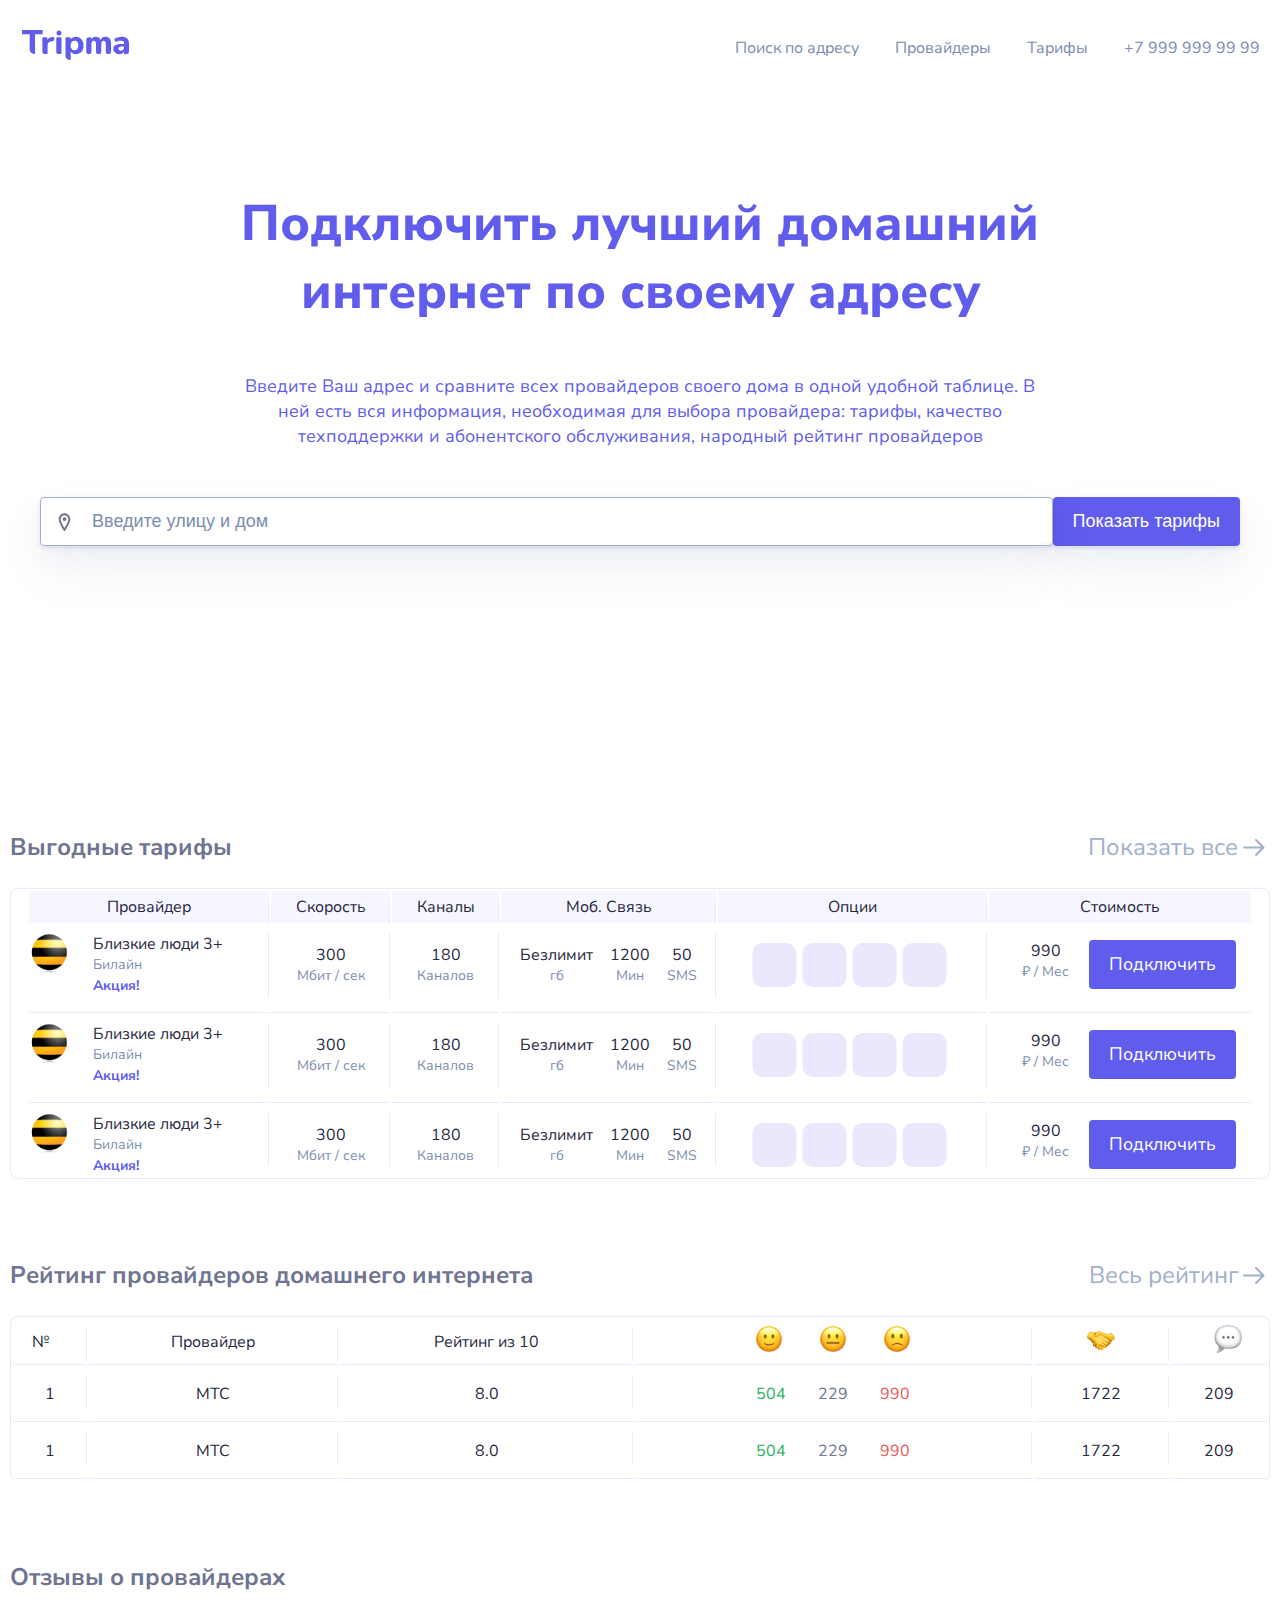
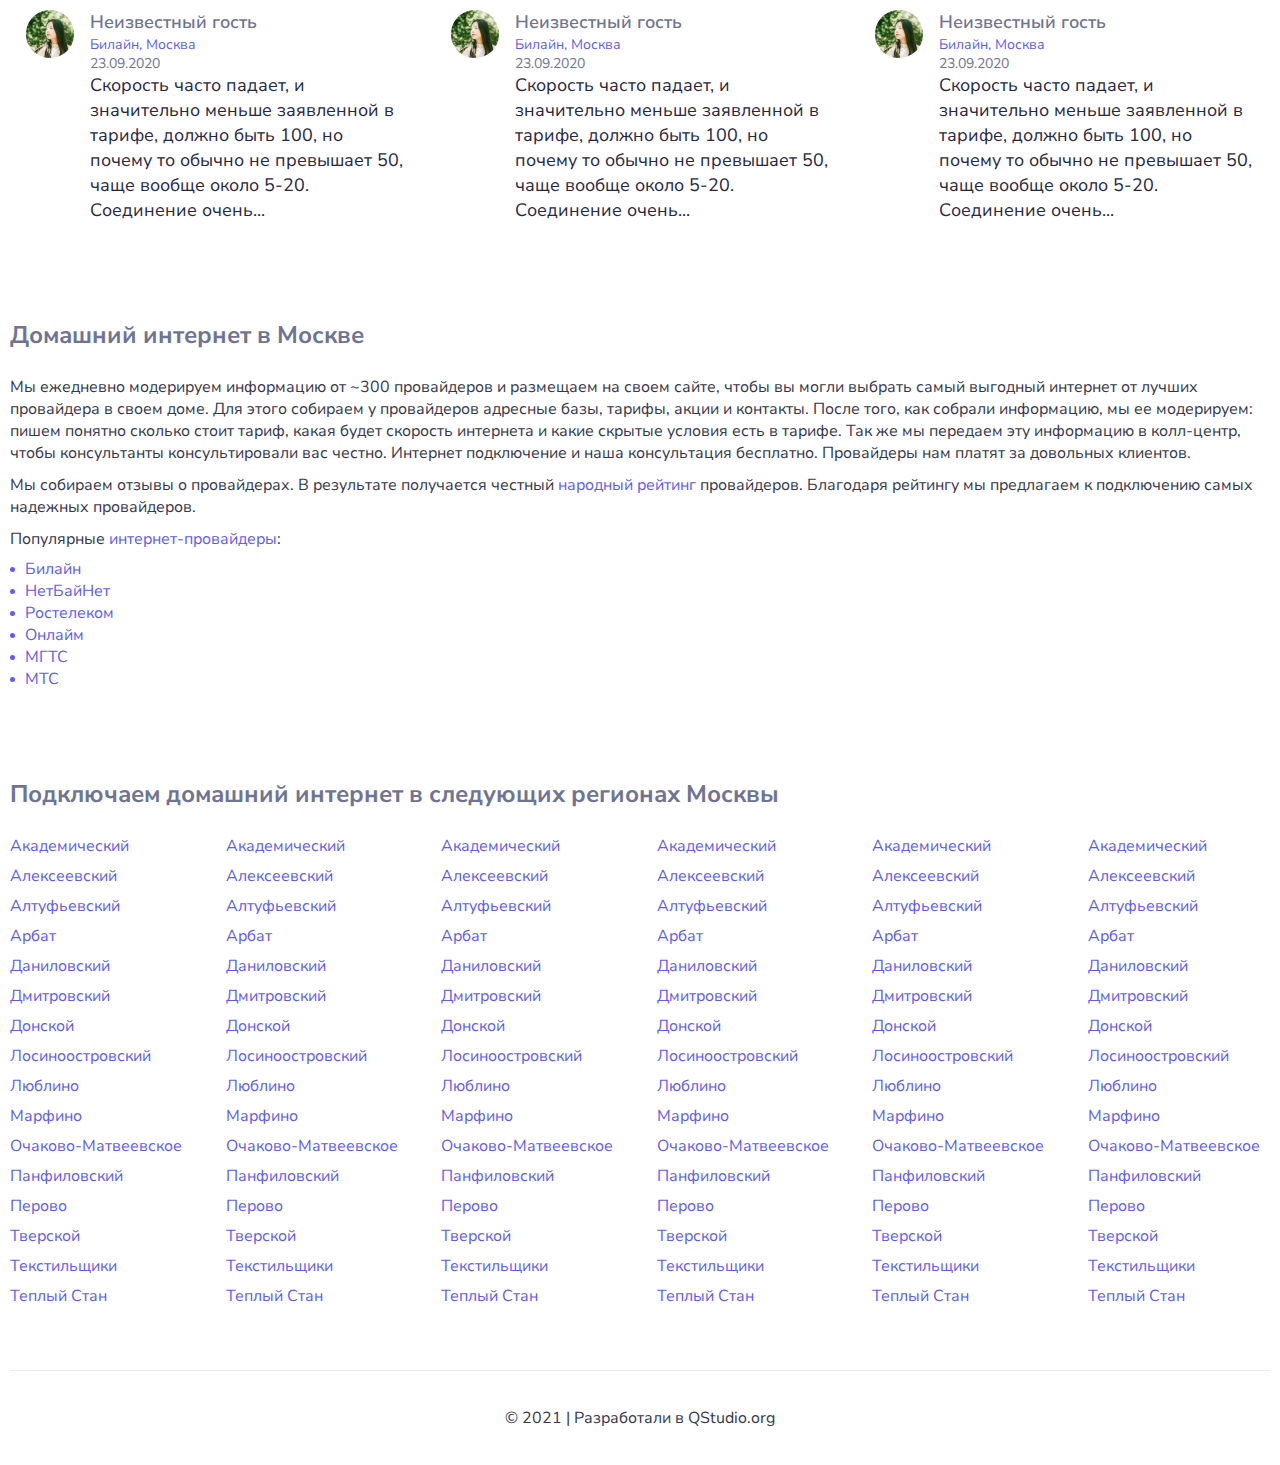
==== commit 6bf26c2d: "Add files via upload" ====
--- a/index.html
+++ b/index.html
@@ -15,7 +15,7 @@
     <div class="container header__container">
       <div class="header-block">
         <div class="logo">
-          <a href="../../index.html">
+          <a href="./index.html">
             <img src="./img/header/logo.svg" alt="logo">
           </a>
         </div>
@@ -34,7 +34,7 @@
                   <a href="./providerItem.html">Тарифы</a>
                 </li>
                 <li class="nav__link">
-                  <a href="#">+7 999 999 99 99</a>
+                  <a href="./tariffs.html">+7 999 999 99 99</a>
                 </li>
               </ul>
             </nav>
@@ -57,18 +57,8 @@
           <form action="#" class="form search">
             <label class="search__wrapper search__street">
               <img class="search__img" src="./img/searchForm/location.svg" alt="">
-              <input list="street" class="form__input search__input" placeholder="Введите улицу">
+              <input list="street" class="form__input search__input" placeholder="Введите улицу и дом">
               <datalist id="street">
-              </datalist>
-            </label>
-            <label class="search__wrapper search__home">
-              <input list="home" class="form__input search__input" placeholder="Дом">
-              <datalist id="home">
-              </datalist>
-            </label>
-            <label class="search__wrapper search__type">
-              <input list="type" class="form__input search__input" placeholder="Тип подключения">
-              <datalist id="type">
               </datalist>
             </label>
             <input class="search__btn btn" type="submit" value="Показать тарифы">
@@ -82,7 +72,7 @@
           <h2 class="section__title">Выгодные тарифы</h2>
           <a to="#" class="section__close">
             Показать все
-            <img src="../../img/btnRight.svg" alt="btnRight">
+            <img src="./img/btnRight.svg" alt="btnRight">
           </a>
         </div>
         <div class="home-block section-block"></div>
@@ -90,24 +80,12 @@
           <table class="table-block">
             <thead class="table__head">
               <tr class="table__head">
-                <th class="table__item table__head-item">
-                  <div class="table__provider">Провайдер</div>
-                </th>
-                <th class="table__item table__head-item">
-                  <div class="table__speed">Скорость</div>
-                </th>
-                <th class="table__item table__head-item">
-                  <div class="table__channel">Каналы</div>
-                </th>
-                <th class="table__item table__head-item">
-                  <div class="table__mobile">Моб. Связь</div>
-                </th>
-                <th class="table__item table__head-item">
-                  <div class="table__option">Опции</div>
-                </th>
-                <th class="table__item table__head-item">
-                  <div class="table__price">Стоимость</div>
-                </th>
+                <th class="table__item table__head-item">Провайдер</th>
+                <th class="table__item table__head-item">Скорость</th>
+                <th class="table__item table__head-item">Каналы</th>
+                <th class="table__item table__head-item">Моб. Связь</th>
+                <th class="table__item table__head-item">Опции</th>
+                <th class="table__item table__head-item">Стоимость</th>
               </tr>
             </thead>
             <tbody class="table__body">
@@ -152,10 +130,10 @@
                 </td>
                 <td class="table__item">
                   <div class="table__wrapper table__option">
-                    <img src="../../img/home/icon.svg" alt="icon.svg">
-                    <img src="../../img/home/icon.svg" alt="icon.svg">
-                    <img src="../../img/home/icon.svg" alt="icon.svg">
-                    <img src="../../img/home/icon.svg" alt="icon.svg">
+                    <img class="table__option-item" src="./img/home/icon.svg" alt="icon.svg">
+                    <img class="table__option-item" src="./img/home/icon.svg" alt="icon.svg">
+                    <img class="table__option-item" src="./img/home/icon.svg" alt="icon.svg">
+                    <img class="table__option-item" src="./img/home/icon.svg" alt="icon.svg">
                   </div>
                 </td>
                 <td class="table__item">
@@ -209,10 +187,10 @@
                 </td>
                 <td class="table__item">
                   <div class="table__wrapper table__option">
-                    <img src="../../img/home/icon.svg" alt="icon.svg">
-                    <img src="../../img/home/icon.svg" alt="icon.svg">
-                    <img src="../../img/home/icon.svg" alt="icon.svg">
-                    <img src="../../img/home/icon.svg" alt="icon.svg">
+                    <img class="table__option-item" src="./img/home/icon.svg" alt="icon.svg">
+                    <img class="table__option-item" src="./img/home/icon.svg" alt="icon.svg">
+                    <img class="table__option-item" src="./img/home/icon.svg" alt="icon.svg">
+                    <img class="table__option-item" src="./img/home/icon.svg" alt="icon.svg">
                   </div>
                 </td>
                 <td class="table__item">
@@ -266,181 +244,10 @@
                 </td>
                 <td class="table__item">
                   <div class="table__wrapper table__option">
-                    <img src="../../img/home/icon.svg" alt="icon.svg">
-                    <img src="../../img/home/icon.svg" alt="icon.svg">
-                    <img src="../../img/home/icon.svg" alt="icon.svg">
-                    <img src="../../img/home/icon.svg" alt="icon.svg">
-                  </div>
-                </td>
-                <td class="table__item">
-                  <div class="table__wrapper table__price">
-                    <div class="table__left">
-                      <span class="table__title">990</span>
-                      <p class="table__subtitle">₽ / Мес</p>
-                    </div>
-                    <a href="#" class="table__btn btn">Подключить</a>
-                  </div>
-                </td>
-              </tr>
-              <tr class="table__string">
-                <td class="table__item">
-                  <div class="table__provider table__wrapper">
-                    <img class="table__img" src="./img/home/Logo.svg" alt="Logo">
-                    <div class="table__right">
-                      <span class="table__title table__provider-title">Близкие люди 3+</span>
-                      <p class="table__subtitle">Билайн</p>
-                      <span class="table__stock">Акция!</span>
-                    </div>
-                  </div>
-                </td>
-                <td class="table__item">
-                  <div class="table__speed">
-                    <span class="table__title">300</span>
-                    <p class="table__subtitle">Мбит / сек</p>
-                  </div>
-                </td>
-                <td class="table__item table__example">
-                  <div class="table__channel">
-                    <span class="table__title">180</span>
-                    <p class="table__subtitle">Каналов</p>
-                  </div>
-                </td>
-                <td class="table__item">
-                  <div class="table__mobile table__wrapper">
-                    <div class="table__elem">
-                      <span class="table__title">Безлимит</span>
-                      <p class="table__subtitle">гб</p>
-                    </div>
-                    <div class="table__elem">
-                      <span class="table__title">1200</span>
-                      <p class="table__subtitle">Мин</p>
-                    </div>
-                    <div class="table__elem">
-                      <span class="table__title">50</span>
-                      <p class="table__subtitle">SMS</p>
-                    </div>
-                  </div>
-                </td>
-                <td class="table__item">
-                  <div class="table__wrapper table__option">
-                    <img src="../../img/home/icon.svg" alt="icon.svg">
-                    <img src="../../img/home/icon.svg" alt="icon.svg">
-                    <img src="../../img/home/icon.svg" alt="icon.svg">
-                    <img src="../../img/home/icon.svg" alt="icon.svg">
-                  </div>
-                </td>
-                <td class="table__item">
-                  <div class="table__wrapper table__price">
-                    <div class="table__left">
-                      <span class="table__title">990</span>
-                      <p class="table__subtitle">₽ / Мес</p>
-                    </div>
-                    <a href="#" class="table__btn btn">Подключить</a>
-                  </div>
-                </td>
-              </tr>
-              <tr class="table__string">
-                <td class="table__item">
-                  <div class="table__provider table__wrapper">
-                    <img class="table__img" src="./img/home/Logo.svg" alt="Logo">
-                    <div class="table__right">
-                      <span class="table__title table__provider-title">Близкие люди 3+</span>
-                      <p class="table__subtitle">Билайн</p>
-                      <span class="table__stock">Акция!</span>
-                    </div>
-                  </div>
-                </td>
-                <td class="table__item">
-                  <div class="table__speed">
-                    <span class="table__title">300</span>
-                    <p class="table__subtitle">Мбит / сек</p>
-                  </div>
-                </td>
-                <td class="table__item table__example">
-                  <div class="table__channel">
-                    <span class="table__title">180</span>
-                    <p class="table__subtitle">Каналов</p>
-                  </div>
-                </td>
-                <td class="table__item">
-                  <div class="table__mobile table__wrapper">
-                    <div class="table__elem">
-                      <span class="table__title">Безлимит</span>
-                      <p class="table__subtitle">гб</p>
-                    </div>
-                    <div class="table__elem">
-                      <span class="table__title">1200</span>
-                      <p class="table__subtitle">Мин</p>
-                    </div>
-                    <div class="table__elem">
-                      <span class="table__title">50</span>
-                      <p class="table__subtitle">SMS</p>
-                    </div>
-                  </div>
-                </td>
-                <td class="table__item">
-                  <div class="table__wrapper table__option">
-                    <img src="../../img/home/icon.svg" alt="icon.svg">
-                    <img src="../../img/home/icon.svg" alt="icon.svg">
-                    <img src="../../img/home/icon.svg" alt="icon.svg">
-                    <img src="../../img/home/icon.svg" alt="icon.svg">
-                  </div>
-                </td>
-                <td class="table__item">
-                  <div class="table__wrapper table__price">
-                    <div class="table__left">
-                      <span class="table__title">990</span>
-                      <p class="table__subtitle">₽ / Мес</p>
-                    </div>
-                    <a href="#" class="table__btn btn">Подключить</a>
-                  </div>
-                </td>
-              </tr>
-              <tr class="table__string">
-                <td class="table__item">
-                  <div class="table__provider table__wrapper">
-                    <img class="table__img" src="./img/home/Logo.svg" alt="Logo">
-                    <div class="table__right">
-                      <span class="table__title table__provider-title">Близкие люди 3+</span>
-                      <p class="table__subtitle">Билайн</p>
-                      <span class="table__stock">Акция!</span>
-                    </div>
-                  </div>
-                </td>
-                <td class="table__item">
-                  <div class="table__speed">
-                    <span class="table__title">300</span>
-                    <p class="table__subtitle">Мбит / сек</p>
-                  </div>
-                </td>
-                <td class="table__item table__example">
-                  <div class="table__channel">
-                    <span class="table__title">180</span>
-                    <p class="table__subtitle">Каналов</p>
-                  </div>
-                </td>
-                <td class="table__item">
-                  <div class="table__mobile table__wrapper">
-                    <div class="table__elem">
-                      <span class="table__title">Безлимит</span>
-                      <p class="table__subtitle">гб</p>
-                    </div>
-                    <div class="table__elem">
-                      <span class="table__title">1200</span>
-                      <p class="table__subtitle">Мин</p>
-                    </div>
-                    <div class="table__elem">
-                      <span class="table__title">50</span>
-                      <p class="table__subtitle">SMS</p>
-                    </div>
-                  </div>
-                </td>
-                <td class="table__item">
-                  <div class="table__wrapper table__option">
-                    <img src="../../img/home/icon.svg" alt="icon.svg">
-                    <img src="../../img/home/icon.svg" alt="icon.svg">
-                    <img src="../../img/home/icon.svg" alt="icon.svg">
-                    <img src="../../img/home/icon.svg" alt="icon.svg">
+                    <img class="table__option-item" src="./img/home/icon.svg" alt="icon.svg">
+                    <img class="table__option-item" src="./img/home/icon.svg" alt="icon.svg">
+                    <img class="table__option-item" src="./img/home/icon.svg" alt="icon.svg">
+                    <img class="table__option-item" src="./img/home/icon.svg" alt="icon.svg">
                   </div>
                 </td>
                 <td class="table__item">
@@ -468,26 +275,56 @@
           </a>
         </div>
         <div class="home-block section-block">
-          <div class="table">
+          <div class="rating__overflow">
             <table class="rating">
+              <thead class="rating__head">
+                <th class="rating__title table__item">№</th>
+                <th class="rating__title table__item">Провайдер</th>
+                <th class="rating__title table__item rating__rating">Рейтинг из 10</th>
+                <th class="rating__title table__item">
+                  <img class="rating__icon rating__wrapper-item" src="./img/home/icon1.svg" alt="icon1">
+                  <img class="rating__icon rating__wrapper-item" src="./img/home/icon2.svg" alt="icon2">
+                  <img class="rating__icon rating__wrapper-item" src="./img/home/icon3.svg" alt="icon3">
+                </th>
+                <th class="rating__title table__item">
+                  <img class="rating__icon" src="./img/home/icon4.svg" alt="icon4">
+                </th>
+                <th class="rating__title table__item">
+                  <img class="rating__icon" src="./img/home/icon5.svg" alt="icon5">
+                </th>
+              </thead>
               <tbody class="rating-block">
-                <tr class="">
-                  <th class="rating__title">№</th>
-                  <th class="rating__title">Провайдер</th>
-                  <th class="rating__title rating__rating">Рейтинг из 10</th>
-                  <th class="rating__title">
-                    <img class="rating__icon rating__wrapper-item" src="./img/home/icon1.svg" alt="icon1">
-                    <img class="rating__icon rating__wrapper-item" src="./img/home/icon2.svg" alt="icon2">
-                    <img class="rating__icon rating__wrapper-item" src="./img/home/icon3.svg" alt="icon3">
-                  </th>
-                  <th class="rating__title">
-                    <img class="rating__icon" src="./img/home/icon4.svg" alt="icon4">
-                  </th>
-                  <th class="rating__title">
-                    <img class="rating__icon" src="./img/home/icon5.svg" alt="icon5">
-                  </th>
+                <tr class="rating__string">
+                  <td class="rating__item">
+                    1
+                  </td>
+                  <td class="rating__item rating__provider">
+                    МТС
+                  </td>
+                  <td class="rating__item">
+                    8.0
+                  </td>
+                  <td class="rating__item">
+                    <div class="rating__wrapper rating__grade">
+                      <div class="rating__wrapper-item">
+                        <span class="rating__wrapper-green">504</span>
+                      </div>
+                      <div class="rating__wrapper-item">
+                        <span class="rating__wrapper-black">229</span>
+                      </div>
+                      <div class="rating__wrapper-item">
+                        <span class="rating__wrapper-red">990</span>
+                      </div>
+                    </div>
+                  </td>
+                  <td class="rating__item">
+                    1722
+                  </td>
+                  <td class="rating__item">
+                    209
+                  </td>
                 </tr>
-                <tr class="">
+                <tr class="rating__string">
                   <td class="rating__item">
                     1
                   </td>
@@ -534,7 +371,8 @@
               </div>
               <div class="comment__item-block">
                 <h4 class="comment__name">Неизвестный гость</h4>
-                <h5 class="comment__subtitle">Билайн, Москва | 23.09.2020</h5>
+                <h5 class="comment__subtitle">Билайн, Москва</h5>
+                <a href="#" class="comment__date">23.09.2020</a>
                 <p class="comment__text">Скорость часто падает, и значительно меньше заявленной в тарифе, должно быть 100, но почему то обычно не превышает 50, чаще вообще около 5-20. Соединение очень...</p>
               </div>
             </li>
@@ -544,7 +382,8 @@
               </div>
               <div class="comment__item-block">
                 <h4 class="comment__name">Неизвестный гость</h4>
-                <h5 class="comment__subtitle">Билайн, Москва | 23.09.2020</h5>
+                <h5 class="comment__subtitle">Билайн, Москва</h5>
+                <a href="#" class="comment__date">23.09.2020</a>
                 <p class="comment__text">Скорость часто падает, и значительно меньше заявленной в тарифе, должно быть 100, но почему то обычно не превышает 50, чаще вообще около 5-20. Соединение очень...</p>
               </div>
             </li>
@@ -554,9 +393,61 @@
               </div>
               <div class="comment__item-block">
                 <h4 class="comment__name">Неизвестный гость</h4>
-                <h5 class="comment__subtitle">Билайн, Москва | 23.09.2020</h5>
+                <h5 class="comment__subtitle">Билайн, Москва</h5>
+                <a href="#" class="comment__date">23.09.2020</a>
                 <p class="comment__text">Скорость часто падает, и значительно меньше заявленной в тарифе, должно быть 100, но почему то обычно не превышает 50, чаще вообще около 5-20. Соединение очень...</p>
               </div>
+            </li>
+          </ul>
+        </div>
+      </div>
+    </section>
+    <section class="section">
+      <div class="container">
+        <div class="section__top">
+          <h2 class="section__title">Домашний интернет в Москве</h2>
+        </div>
+        <div class="section-block">
+          <p class="section__text">
+            Мы ежедневно модерируем информацию от ~300 провайдеров и размещаем на своем сайте,
+            чтобы вы могли выбрать самый выгодный интернет от лучших провайдера в своем доме.
+            Для этого собираем у провайдеров адресные базы, тарифы, акции и контакты.
+            После того, как собрали информацию, мы ее модерируем: пишем понятно сколько стоит тариф,
+            какая будет скорость интернета и какие скрытые условия есть в тарифе.
+            Так же мы передаем эту информацию в колл-центр, чтобы консультанты консультировали
+            вас честно. Интернет подключение и наша консультация бесплатно.
+            Провайдеры нам платят за довольных клиентов.
+          </p>
+          <p class="section__text section__text-title">
+            Мы собираем отзывы о провайдерах. В результате получается честный <a href="#" class="section__text-link">народный рейтинг</a> провайдеров. Благодаря рейтингу мы предлагаем к подключению самых надежных провайдеров.
+          </p>
+          <p class="section__text section__text-title">
+            Популярные <a href="#" class="section__text-link">интернет-провайдеры</a>:
+          </p>
+          <ul class="section__variant">
+            <li class="section__variant-item">
+              <div class="section__variant-point section__variant-pointBlue"></div>
+              <a class="section__variant-link" href="#">Билайн</a>
+            </li>
+            <li class="section__variant-item">
+              <div class="section__variant-point section__variant-pointBlue"></div>
+              <a class="section__variant-link" href="#">НетБайНет</a>
+            </li>
+            <li class="section__variant-item">
+              <div class="section__variant-point section__variant-pointBlue"></div>
+              <a class="section__variant-link" href="#">Ростелеком</a>
+            </li>
+            <li class="section__variant-item">
+              <div class="section__variant-point section__variant-pointBlue"></div>
+              <a class="section__variant-link" href="#">Онлайм</a>
+            </li>
+            <li class="section__variant-item">
+              <div class="section__variant-point section__variant-pointBlue"></div>
+              <a class="section__variant-link" href="#">МГТС</a>
+            </li>
+            <li class="section__variant-item">
+              <div class="section__variant-point section__variant-pointBlue"></div>
+              <a class="section__variant-link" href="#">МТС</a>
             </li>
           </ul>
         </div>
--- a/css/style.min.css
+++ b/css/style.min.css
@@ -1 +1 @@
-/*! normalize.css v8.0.1 | MIT License | github.com/necolas/normalize.css */html{line-height:1.15;-webkit-text-size-adjust:100%}body{margin:0}main{display:block}h1{font-size:2em;margin:.67em 0}hr{-webkit-box-sizing:content-box;box-sizing:content-box;height:0;overflow:visible}pre{font:1em monospace,monospace}a{background:0 0}abbr[title]{border-bottom:none;text-decoration:underline;-webkit-text-decoration:underline dotted;text-decoration:underline dotted}b,strong{font-weight:bolder}code,kbd,samp{font:1em monospace,monospace}small{font-size:80%}sub,sup{font-size:75%;line-height:0;position:relative;vertical-align:baseline}sub{bottom:-.25em}sup{top:-.5em}img{border-style:none}button,input,optgroup,select,textarea{font:100%/1.15 inherit;margin:0}button,input{overflow:visible}button,select{text-transform:none}[type=button],[type=reset],[type=submit],button{-webkit-appearance:button}[type=button]::-moz-focus-inner,[type=reset]::-moz-focus-inner,[type=submit]::-moz-focus-inner,button::-moz-focus-inner{border-style:none;padding:0}[type=button]:-moz-focusring,[type=reset]:-moz-focusring,[type=submit]:-moz-focusring,button:-moz-focusring{outline:1px dotted ButtonText}fieldset{padding:.35em .75em .625em}legend{-webkit-box-sizing:border-box;box-sizing:border-box;color:inherit;display:table;max-width:100%;padding:0;white-space:normal}progress{vertical-align:baseline}textarea{overflow:auto}[type=checkbox],[type=radio]{-webkit-box-sizing:border-box;box-sizing:border-box;padding:0}[type=number]::-webkit-inner-spin-button,[type=number]::-webkit-outer-spin-button{height:auto}[type=search]{-webkit-appearance:textfield;outline-offset:-2px}[type=search]::-webkit-search-decoration{-webkit-appearance:none}::-webkit-file-upload-button{-webkit-appearance:button;font:inherit}details{display:block}summary{display:list-item}template{display:none}[hidden]{display:none}*{margin:0;padding:0;-webkit-box-sizing:border-box;box-sizing:border-box}body{font:normal normal 16px/22px Nunito Sans;color:#36374a;background:#fff}h1,h2,h3,h4,h5,h6,li,ul{padding:0;margin:0}li,ul{list-style:none;padding:0;margin:0}a{display:block;padding:0;margin:0;text-decoration:none;color:#000}button,input,select{-webkit-appearance:none;-moz-appearance:none;appearance:none;border:none;outline:0;color:#7c8db0}button :active,button :focus,button :hover,input :active,input :focus,input :hover,select :active,select :focus,select :hover{outline:0;border:none}button::-webkit-calendar-picker-indicator,input::-webkit-calendar-picker-indicator,select::-webkit-calendar-picker-indicator{display:none!important}.container{max-width:1312px;margin:0 auto;padding:0 10px}.btn{display:inline-block;padding:12px 20px;background:#605dec;border-radius:4px;font-style:normal;font-weight:400;font-size:18px;line-height:25px;color:#fff}.section{padding-top:40px;padding-bottom:40px}.section__list{display:-webkit-box;display:-ms-flexbox;display:flex;-ms-flex-wrap:wrap;flex-wrap:wrap;-webkit-box-pack:justify;-ms-flex-pack:justify;justify-content:space-between}@media screen and (max-width:1250px){.section__list{-webkit-box-pack:space-evenly;-ms-flex-pack:space-evenly;justify-content:space-evenly}}@media screen and (max-width:900px){.section__list .section__list{-webkit-box-orient:vertical;-webkit-box-direction:normal;-ms-flex-direction:column;flex-direction:column;-webkit-box-pack:center;-ms-flex-pack:center;justify-content:center}}.section__item{margin-bottom:40px;max-width:411px;display:-webkit-box;display:-ms-flexbox;display:flex;-webkit-box-orient:vertical;-webkit-box-direction:normal;-ms-flex-direction:column;flex-direction:column;-webkit-box-shadow:0 2px 4px rgba(28,5,77,.1),0 12px 32px rgba(0,0,0,.05);box-shadow:0 2px 4px rgba(28,5,77,.1),0 12px 32px rgba(0,0,0,.05);border-radius:12px}.section__item-footer{padding:16px 24px}@media screen and (max-width:430px){.section__item{width:100%}}.section__top{display:-webkit-box;display:-ms-flexbox;display:flex;-webkit-box-pack:justify;-ms-flex-pack:justify;justify-content:space-between;-webkit-box-align:center;-ms-flex-align:center;align-items:center;margin-bottom:24px}.section__close{font-size:24px;line-height:33px;color:#a1b0cc;display:-webkit-box;display:-ms-flexbox;display:flex;-webkit-box-align:center;-ms-flex-align:center;align-items:center;-ms-flex-line-pack:center;align-content:center}@media screen and (max-width:500px){.section__close{font-size:15px}}.section__img{border-top-right-radius:12px;border-top-left-radius:12px}.section__title{font-weight:700;font-size:24px;line-height:33px;color:#6e7491}@media screen and (max-width:500px){.section__title{font-size:15px}}.section__info{display:-webkit-box;display:-ms-flexbox;display:flex;-webkit-box-pack:justify;-ms-flex-pack:justify;justify-content:space-between}.section__city{color:#6e7491;font-weight:600;font-size:18px;line-height:25px;margin-bottom:4px}.section__city span{color:#605dec}.section__price{font-weight:600;font-size:18px;line-height:25px}.section__text{font-size:16px;line-height:22px}.section__variant{list-style:disc;margin-top:15px;margin-bottom:15px}.section__variant-item{display:-webkit-box;display:-ms-flexbox;display:flex;-webkit-box-align:center;-ms-flex-align:center;align-items:center}.section__variant-point{background:#36374a;width:5px;height:5px;border-radius:50%;margin-right:10px}.section__variant-link{list-style:disc;color:#605dec}.section__contact{display:-webkit-box;display:-ms-flexbox;display:flex;-webkit-box-pack:justify;-ms-flex-pack:justify;justify-content:space-between;-ms-flex-wrap:wrap;flex-wrap:wrap}.section__contact-item{display:-webkit-box;display:-ms-flexbox;display:flex;-webkit-box-orient:vertical;-webkit-box-direction:normal;-ms-flex-direction:column;flex-direction:column}.section__contact-title{font-weight:400;font-size:16px;line-height:22px;color:#36374a}.section__contact-link{font-weight:700;font-size:16px;line-height:22px;color:#605dec}.form__input{font-size:18px;line-height:25px;padding:8px 12px;background:#fff;border:1px solid #a1b0cc;border-radius:4px;color:#000}.form__input::-webkit-input-placeholder{color:#7c8db0}.form__input::-moz-placeholder{color:#7c8db0}.form__input:-ms-input-placeholder{color:#7c8db0}.form__input::-ms-input-placeholder{color:#7c8db0}.form__input::placeholder{color:#7c8db0}.form__btn{border:1px solid #605dec;-webkit-box-sizing:border-box;box-sizing:border-box;border-radius:4px;padding:12px 20px;text-align:center;margin-bottom:12px}.form__btn:last-child{margin-bottom:0}.form__btn span{font-size:18px;line-height:25px;color:#605dec}.content__top{display:-webkit-box;display:-ms-flexbox;display:flex;-webkit-box-pack:justify;-ms-flex-pack:justify;justify-content:space-between}@media screen and (max-width:1340px){.content__top{-webkit-box-orient:vertical;-webkit-box-direction:normal;-ms-flex-direction:column;flex-direction:column;-webkit-box-pack:center;-ms-flex-pack:center;justify-content:center}}.header{padding:18px 0}.header__container{max-width:1440px}.header-block{display:-webkit-box;display:-ms-flexbox;display:flex;-webkit-box-pack:justify;-ms-flex-pack:justify;justify-content:space-between;-webkit-box-align:center;-ms-flex-align:center;align-items:center}.header__right{position:relative;display:-webkit-box;display:-ms-flexbox;display:flex;-webkit-box-align:center;-ms-flex-align:center;align-items:center}.header__close{width:25px;height:25px;display:none}.header__btn{font-size:16px;margin-left:16px}.header__menu{width:25px;height:25px;display:none;cursor:pointer}.nav__list{display:-webkit-box;display:-ms-flexbox;display:flex}.nav__link{cursor:pointer;padding:10px;margin-right:16px}.nav__link a{color:#7c8db0}.nav__link a:hover{color:#605dec}.nav__link:last-child{margin-right:0}.show{display:-webkit-box!important;display:-ms-flexbox!important;display:flex!important}@media screen and (max-width:740px){.header__menu{display:block}.header__close{display:block;margin-left:auto}.nav{padding:5px;-webkit-box-orient:vertical;-webkit-box-direction:normal;-ms-flex-direction:column;flex-direction:column;-webkit-box-pack:center;-ms-flex-pack:center;justify-content:center;border:1px solid #e9e8fc;min-width:200px;display:none;position:absolute;top:0;right:0;background-color:#fff;border-radius:4px}.nav__list{display:-webkit-box;display:-ms-flexbox;display:flex;-webkit-box-orient:vertical;-webkit-box-direction:normal;-ms-flex-direction:column;flex-direction:column;-webkit-box-pack:center;-ms-flex-pack:center;justify-content:center}.nav__link{text-align:center;cursor:pointer;padding:10px;margin-right:0}.nav__link a{color:#7c8db0}.nav__link:last-child{margin-right:0}}.hero{padding-top:94px;padding-bottom:245px}@media screen and (max-width:700px){.hero{padding-top:40px;padding-bottom:60px}}.hero-block{display:-webkit-box;display:-ms-flexbox;display:flex;-webkit-box-orient:vertical;-webkit-box-direction:normal;-ms-flex-direction:column;flex-direction:column;-webkit-box-align:center;-ms-flex-align:center;align-items:center;text-align:center}.hero__title{color:#605dec;max-width:800px;font-weight:800;font-size:50px;line-height:68px}.hero__subtitle{margin-top:48px;margin-bottom:48px;max-width:800px;font-weight:400;font-size:18px;line-height:25px;color:#605dec}.search{display:-webkit-box;display:-ms-flexbox;display:flex;border-radius:4px;max-width:1200px}.search__wrapper{padding-left:8px;position:relative;border:1px solid #a1b0cc;-webkit-box-shadow:0 2px 4px rgba(7,4,146,.1),0 24px 60px rgba(6,47,125,.05),0 12px 24px rgba(27,59,119,.05);box-shadow:0 2px 4px rgba(7,4,146,.1),0 24px 60px rgba(6,47,125,.05),0 12px 24px rgba(27,59,119,.05);border-radius:4px;display:-webkit-box;display:-ms-flexbox;display:flex;-webkit-box-align:center;-ms-flex-align:center;align-items:center}.search__street{width:554px}.search__home{width:252px}.search__type{width:200px}.search__input{border:none;width:100%}.search__btn{-webkit-box-shadow:0 2px 4px rgba(7,4,146,.1),0 24px 60px rgba(6,47,125,.05),0 12px 24px rgba(27,59,119,.05);box-shadow:0 2px 4px rgba(7,4,146,.1),0 24px 60px rgba(6,47,125,.05),0 12px 24px rgba(27,59,119,.05)}.search__img{width:32px;height:32px}@media screen and (max-width:1210px){.search{display:-webkit-box;display:-ms-flexbox;display:flex;-webkit-box-orient:vertical;-webkit-box-direction:normal;-ms-flex-direction:column;flex-direction:column;width:80%}.search__wrapper{margin-bottom:5px}.search__home,.search__street,.search__type{width:100%}.search__btn{margin-top:15px;text-align:center}}@media screen and (max-width:900px){.search{display:-webkit-box;display:-ms-flexbox;display:flex;-webkit-box-orient:vertical;-webkit-box-direction:normal;-ms-flex-direction:column;flex-direction:column;width:80%}.search__wrapper{margin-bottom:5px}.search__btn{margin-top:15px;text-align:center}}@media screen and (max-width:570px){.hero__title{font-size:35px;line-height:45px}.hero__subtitle{font-size:15px}}.heroTable{padding-bottom:100px}.heroTable__block{display:-webkit-box;display:-ms-flexbox;display:flex;-webkit-box-pack:center;-ms-flex-pack:center;justify-content:center}.heroTable__top{max-width:1200px;display:-webkit-box;display:-ms-flexbox;display:flex;-webkit-box-orient:vertical;-webkit-box-direction:normal;-ms-flex-direction:column;flex-direction:column}.heroTable__subtitle{display:-webkit-box;display:-ms-flexbox;display:flex;font-weight:400;font-size:18px;line-height:25px;color:#605dec;margin-bottom:48px}.heroTable__title{color:#605dec;display:block;margin:auto;text-align:left;font-weight:800;font-size:50px;line-height:68px}.heroTable__link{font-weight:400;font-size:18px;line-height:25px;color:#605dec;margin-right:5px;margin-left:5px;margin-bottom:5px}.heroTable__link:first-child{margin-left:0}.heroTable__link:last-child{margin-right:0}.table__head-item{padding-bottom:10px}.table-block{width:100%;border-radius:8px;border:1px solid #e9e8fc;padding:16px}.table__string{margin-top:8px;width:100%}.table__string:last-child .table__item{border-bottom:none;padding-bottom:0}.table__item{position:relative;margin-top:8px;padding:8px 19px 16px 19px;border-bottom:1px solid #e9e8fc}.table__item:first-child{padding-left:0}.table__item:last-child{border-right:0;padding-right:0}.table__item:last-child::before{display:none}.table__item::before{position:absolute;right:0;top:8px;content:"";height:85%;background:#e9e8fc;width:1px}.table__title,.table__top{font-weight:400;font-size:16px;line-height:22px;color:#27273f}.table__subtitle{font-weight:400;font-size:14px;line-height:19px;color:#7c8db0}.table__wrapper{display:-webkit-box;display:-ms-flexbox;display:flex;-webkit-box-pack:center;-ms-flex-pack:center;justify-content:center}.table__provider{display:-webkit-box;display:-ms-flexbox;display:flex;-webkit-box-pack:start;-ms-flex-pack:start;justify-content:flex-start;max-width:250px}.table__channel,.table__mobile,.table__option,.table__price,.table__speed{text-align:center}.table__left{margin-right:20px;text-align:center}.table__img{margin-right:24px;width:40px;height:40px}.table__elem{text-align:center;margin-right:5px}.table__elem:last-child{margin-right:0}.table__right{text-align:left}.table__stock{font-weight:700;font-size:14px;line-height:19px;color:#605dec}@media screen and (max-width:1200px){.table-block{width:100%;border-radius:8px;border:1px solid #e9e8fc;padding:10px}.table__string{margin-top:8px;width:100%}.table__string:last-child .table__item{border-bottom:none;padding-bottom:0}.table__title,.table__top{font-size:13px}.table__item{position:relative;margin-top:8px;padding:8px 8px 16px 8px;border-bottom:1px solid #e9e8fc}}@media screen and (max-width:955px){.table__head{display:none}.table-block{display:-webkit-box;display:-ms-flexbox;display:flex;-webkit-box-orient:vertical;-webkit-box-direction:normal;-ms-flex-direction:column;flex-direction:column;padding:0;border:none}.table__body{display:-webkit-box;display:-ms-flexbox;display:flex;-ms-flex-pack:distribute;justify-content:space-around;-ms-flex-line-pack:center;align-content:center;-ms-flex-wrap:wrap;flex-wrap:wrap}.table__string{padding:5px;border:1px solid #e9e8fc;border-radius:6px;display:-webkit-box;display:-ms-flexbox;display:flex;-ms-flex-wrap:wrap;flex-wrap:wrap;max-width:270px;-webkit-box-pack:justify;-ms-flex-pack:justify;justify-content:space-between}.table__item{padding:0;border-bottom:none}.table__item::before{display:none}.table__provider{width:250px;max-width:280px;display:-webkit-box;display:-ms-flexbox;display:flex;-webkit-box-pack:center;-ms-flex-pack:center;justify-content:center;margin-bottom:10px}.table__provider-title{font-size:16px}.table__option{margin-top:10px;width:240px;display:-webkit-box;display:-ms-flexbox;display:flex;-webkit-box-pack:space-evenly;-ms-flex-pack:space-evenly;justify-content:space-evenly}.table__price{margin-top:10px;width:250px;display:-webkit-box;display:-ms-flexbox;display:flex;-webkit-box-pack:center;-ms-flex-pack:center;justify-content:center}.table__left{margin-right:25px}}.rating{width:100%;border-radius:8px}.rating__item{padding:16px 0;text-align:center;font-weight:400;font-size:16px;line-height:22px;color:#27273f}.rating__wrapper{display:-webkit-box;display:-ms-flexbox;display:flex;-webkit-box-pack:center;-ms-flex-pack:center;justify-content:center}.rating__wrapper-item{margin-right:32px}.rating__wrapper-item:last-child{margin-right:0}.rating__wrapper-green{color:#27ae60}.rating__wrapper-black{color:#6e7491}.rating__wrapper-red{color:#eb5757}@media screen and (max-width:610px){.rating__title{font-size:12px;text-align:center}.rating__rating{max-width:50px}.rating__icon{width:20px;height:20px;margin-right:7px}.rating__item{font-size:12px}.rating__wrapper-item{margin-right:7px}}.filter{padding-top:0}.filter-block{display:-webkit-box;display:-ms-flexbox;display:flex;-ms-flex-line-pack:center;align-content:center;-webkit-box-align:center;-ms-flex-align:center;align-items:center;-ms-flex-wrap:wrap;flex-wrap:wrap}.filter__button{border:1px solid #605dec;border-radius:4px;font-weight:400;font-size:16px;line-height:22px;color:#605dec;background:#fff;margin-right:16px;margin-bottom:24px}.filter__button:hover{color:#fafafa;background:#605dec}.select{margin-top:24px;margin-bottom:48px;display:-webkit-box;display:-ms-flexbox;display:flex;max-width:704px;-ms-flex-wrap:wrap;flex-wrap:wrap}.select__item{background:#fff;color:#27273f;font-weight:400;font-size:16px;line-height:22px;border:1px solid #cbd4e6;border-radius:4px;margin-right:24px}.select__img{margin-left:4px;width:18px;height:18px}@media screen and (max-width:720px){.filter__button{width:100%}}@media screen and (max-width:490px){.select-block{-webkit-box-orient:vertical;-webkit-box-direction:normal;-ms-flex-direction:column;flex-direction:column}.select__item{margin-bottom:10px}}.providerList-block{display:-webkit-box;display:-ms-flexbox;display:flex;-webkit-box-orient:vertical;-webkit-box-direction:normal;-ms-flex-direction:column;flex-direction:column;-webkit-box-pack:center;-ms-flex-pack:center;justify-content:center}.providerList__item{border:1px solid #407aea;border-radius:8px;padding:20px;margin-bottom:24px}.providerList__top{display:-webkit-box;display:-ms-flexbox;display:flex;-webkit-box-pack:justify;-ms-flex-pack:justify;justify-content:space-between;-webkit-box-align:center;-ms-flex-align:center;align-items:center;margin-bottom:20px}.providerList__top-item:first-child{display:-webkit-box;display:-ms-flexbox;display:flex;-webkit-box-align:center;-ms-flex-align:center;align-items:center}.providerList__title{margin-left:24px}.providerList__link{text-align:right;-webkit-text-decoration-line:underline;text-decoration-line:underline;color:#407aea}@media screen and (max-width:410px){.providerList__item{padding:3px}}.pagination{margin-top:24px;margin-bottom:40px}.pagination-block{display:-webkit-box;display:-ms-flexbox;display:flex;-webkit-box-pack:center;-ms-flex-pack:center;justify-content:center}.pagination__item{border:2px solid #605dec;background:#fff;color:#605dec;display:-webkit-box;display:-ms-flexbox;display:flex;-webkit-box-align:center;-ms-flex-align:center;align-items:center;margin-right:10px}.pagination__item:last-child{margin-right:0}.pagination__item img{width:10.97px;height:8.44px}.pagination__btn-right{-webkit-transform:rotate(180deg);-ms-transform:rotate(180deg);transform:rotate(180deg)}.cities-block{display:-webkit-box;display:-ms-flexbox;display:flex;-webkit-box-pack:justify;-ms-flex-pack:justify;justify-content:space-between;-ms-flex-wrap:wrap;flex-wrap:wrap}.cities__link{color:#605dec;font-weight:400;font-size:16px;line-height:22px}.cities__list{margin-bottom:15px;margin-right:10px}@media screen and (max-width:1040px){.cities-block{margin:auto;max-width:670px;-webkit-box-pack:center;-ms-flex-pack:center;justify-content:center}}.content{padding-top:60px}.address{margin-top:80px}.address__list{display:-webkit-box;display:-ms-flexbox;display:flex;margin-bottom:60px}.address__item{margin-right:60px}.address__link{color:#605dec}.comment__title{text-align:center}.comment__color{color:#605dec}.comment__item{padding:16px;display:-webkit-box;display:-ms-flexbox;display:flex;max-width:411px}.comment__item-block{text-align:left}.comment__item-block:first-child{margin-right:16px}.comment__item-block:first-child img{width:48px;height:48px}.comment__list{display:-webkit-box;display:-ms-flexbox;display:flex;-webkit-box-pack:justify;-ms-flex-pack:justify;justify-content:space-between;-ms-flex-wrap:wrap;flex-wrap:wrap}@media screen and (max-width:1270px){.comment__list{-webkit-box-pack:space-evenly;-ms-flex-pack:space-evenly;justify-content:space-evenly}}.comment__name,.comment__subtitle,.comment__text{font-weight:600;font-size:18px;line-height:25px;color:#6e7491}.comment__subtitle,.comment__text{font-weight:400}.comment__text{color:#27273f}.comment__link{color:#605dec}.comment__evaluation{margin-top:8px;margin-bottom:12px;display:-webkit-box;display:-ms-flexbox;display:flex;margin-left:-1px}.comment__star{display:-webkit-box;display:-ms-flexbox;display:flex;-ms-flex-line-pack:center;align-content:center}.comment__star img{width:24px;height:24px}.footer-block{border-top:1px solid #e9e8fc;text-align:center;padding-bottom:36px;padding-top:36px}+/*! normalize.css v8.0.1 | MIT License | github.com/necolas/normalize.css */html{line-height:1.15;-webkit-text-size-adjust:100%}body{margin:0}main{display:block}h1{font-size:2em;margin:.67em 0}hr{-webkit-box-sizing:content-box;box-sizing:content-box;height:0;overflow:visible}pre{font:1em monospace,monospace}a{background:0 0}abbr[title]{border-bottom:none;text-decoration:underline;-webkit-text-decoration:underline dotted;text-decoration:underline dotted}b,strong{font-weight:bolder}code,kbd,samp{font:1em monospace,monospace}small{font-size:80%}sub,sup{font-size:75%;line-height:0;position:relative;vertical-align:baseline}sub{bottom:-.25em}sup{top:-.5em}img{border-style:none}button,input,optgroup,select,textarea{font:100%/1.15 inherit;margin:0}button,input{overflow:visible}button,select{text-transform:none}[type=button],[type=reset],[type=submit],button{-webkit-appearance:button}[type=button]::-moz-focus-inner,[type=reset]::-moz-focus-inner,[type=submit]::-moz-focus-inner,button::-moz-focus-inner{border-style:none;padding:0}[type=button]:-moz-focusring,[type=reset]:-moz-focusring,[type=submit]:-moz-focusring,button:-moz-focusring{outline:1px dotted ButtonText}fieldset{padding:.35em .75em .625em}legend{-webkit-box-sizing:border-box;box-sizing:border-box;color:inherit;display:table;max-width:100%;padding:0;white-space:normal}progress{vertical-align:baseline}textarea{overflow:auto}[type=checkbox],[type=radio]{-webkit-box-sizing:border-box;box-sizing:border-box;padding:0}[type=number]::-webkit-inner-spin-button,[type=number]::-webkit-outer-spin-button{height:auto}[type=search]{-webkit-appearance:textfield;outline-offset:-2px}[type=search]::-webkit-search-decoration{-webkit-appearance:none}::-webkit-file-upload-button{-webkit-appearance:button;font:inherit}details{display:block}summary{display:list-item}template{display:none}[hidden]{display:none}*{margin:0;padding:0;-webkit-box-sizing:border-box;box-sizing:border-box}body{font:normal normal 16px/22px Nunito Sans;color:#36374a;background:#fff}h1,h2,h3,h4,h5,h6,li,ul{padding:0;margin:0}li,ul{list-style:none;padding:0;margin:0}a{display:block;padding:0;margin:0;text-decoration:none;color:#000}button,input,select{-webkit-appearance:none;-moz-appearance:none;appearance:none;border:none;outline:0;color:#7c8db0}button :active,button :focus,button :hover,input :active,input :focus,input :hover,select :active,select :focus,select :hover{outline:0;border:none}button::-webkit-calendar-picker-indicator,input::-webkit-calendar-picker-indicator,select::-webkit-calendar-picker-indicator{display:none!important}.container{max-width:1312px;margin:0 auto;padding:0 10px}.btn{display:inline-block;padding:12px 20px;background:#605dec;border-radius:4px;font-style:normal;font-weight:400;font-size:18px;line-height:25px;color:#fff}.section{padding-top:40px;padding-bottom:40px}.section__list{display:-webkit-box;display:-ms-flexbox;display:flex;-ms-flex-wrap:wrap;flex-wrap:wrap;-webkit-box-pack:justify;-ms-flex-pack:justify;justify-content:space-between}@media screen and (max-width:1250px){.section__list{-webkit-box-pack:space-evenly;-ms-flex-pack:space-evenly;justify-content:space-evenly}}@media screen and (max-width:900px){.section__list .section__list{-webkit-box-orient:vertical;-webkit-box-direction:normal;-ms-flex-direction:column;flex-direction:column;-webkit-box-pack:center;-ms-flex-pack:center;justify-content:center}}.section__item{margin-bottom:40px;max-width:411px;display:-webkit-box;display:-ms-flexbox;display:flex;-webkit-box-orient:vertical;-webkit-box-direction:normal;-ms-flex-direction:column;flex-direction:column;-webkit-box-shadow:0 2px 4px rgba(28,5,77,.1),0 12px 32px rgba(0,0,0,.05);box-shadow:0 2px 4px rgba(28,5,77,.1),0 12px 32px rgba(0,0,0,.05);border-radius:12px}.section__item-footer{padding:16px 24px}@media screen and (max-width:430px){.section__item{width:100%}}.section__top{display:-webkit-box;display:-ms-flexbox;display:flex;-webkit-box-pack:justify;-ms-flex-pack:justify;justify-content:space-between;-webkit-box-align:center;-ms-flex-align:center;align-items:center;margin-bottom:24px}.section__close{font-size:24px;line-height:33px;color:#a1b0cc;display:-webkit-box;display:-ms-flexbox;display:flex;-webkit-box-align:center;-ms-flex-align:center;align-items:center;-ms-flex-line-pack:center;align-content:center}@media screen and (max-width:500px){.section__close{font-size:15px}}.section__img{border-top-right-radius:12px;border-top-left-radius:12px}.section__title{font-weight:700;font-size:24px;line-height:33px;color:#6e7491}@media screen and (max-width:500px){.section__title{font-size:15px}}.section__info{display:-webkit-box;display:-ms-flexbox;display:flex;-webkit-box-pack:justify;-ms-flex-pack:justify;justify-content:space-between}.section__city{color:#6e7491;font-weight:600;font-size:18px;line-height:25px;margin-bottom:4px}.section__city span{color:#605dec}.section__price{font-weight:600;font-size:18px;line-height:25px}.section__text{font-size:16px;line-height:22px}.section__text-title{margin-top:10px}.section__text-link{color:#605dec;display:inline}.section__text-main{margin-top:30px}.section__variant{list-style:disc;margin-top:8px;margin-bottom:8px}.section__variant-item{display:-webkit-box;display:-ms-flexbox;display:flex;-webkit-box-align:center;-ms-flex-align:center;align-items:center}.section__variant-point{background:#36374a;width:5px;height:5px;border-radius:50%;margin-right:10px}.section__variant-pointBlue{background:#605dec}.section__variant-link{list-style:disc;color:#605dec}.section__contact{display:-webkit-box;display:-ms-flexbox;display:flex;-webkit-box-pack:justify;-ms-flex-pack:justify;justify-content:space-between;-ms-flex-wrap:wrap;flex-wrap:wrap}.section__contact-item{display:-webkit-box;display:-ms-flexbox;display:flex;-webkit-box-orient:vertical;-webkit-box-direction:normal;-ms-flex-direction:column;flex-direction:column;margin-bottom:15px}.section__contact-title{font-weight:400;font-size:16px;line-height:22px;color:#36374a}.section__contact-link{font-weight:700;font-size:16px;line-height:22px;color:#605dec}.form__input{font-size:18px;line-height:25px;padding:8px 12px;background:#fff;border:1px solid #a1b0cc;border-radius:4px;color:#000}.form__input::-webkit-input-placeholder{color:#7c8db0}.form__input::-moz-placeholder{color:#7c8db0}.form__input:-ms-input-placeholder{color:#7c8db0}.form__input::-ms-input-placeholder{color:#7c8db0}.form__input::placeholder{color:#7c8db0}.form__btn{border:1px solid #605dec;-webkit-box-sizing:border-box;box-sizing:border-box;border-radius:4px;padding:12px 20px;text-align:center;margin-bottom:12px}.form__btn:last-child{margin-bottom:0}.form__btn span{font-size:18px;line-height:25px;color:#605dec}.content__top{display:-webkit-box;display:-ms-flexbox;display:flex;-webkit-box-pack:justify;-ms-flex-pack:justify;justify-content:space-between}@media screen and (max-width:1340px){.content__top{-webkit-box-orient:vertical;-webkit-box-direction:normal;-ms-flex-direction:column;flex-direction:column;-webkit-box-pack:center;-ms-flex-pack:center;justify-content:center}}@media screen and (max-width:680px){.section__contact{padding-left:45px;-webkit-box-orient:vertical;-webkit-box-direction:normal;-ms-flex-direction:column;flex-direction:column;-webkit-box-pack:center;-ms-flex-pack:center;justify-content:center}.section__contact-item{display:block}}.header{padding:18px 0}.header__container{max-width:1440px}.header-block{display:-webkit-box;display:-ms-flexbox;display:flex;-webkit-box-pack:justify;-ms-flex-pack:justify;justify-content:space-between;-webkit-box-align:center;-ms-flex-align:center;align-items:center}.header__right{position:relative;display:-webkit-box;display:-ms-flexbox;display:flex;-webkit-box-align:center;-ms-flex-align:center;align-items:center}.header__close{width:25px;height:25px;display:none}.header__btn{font-size:16px;margin-left:16px}.header__menu{width:25px;height:25px;display:none;cursor:pointer}.nav__list{display:-webkit-box;display:-ms-flexbox;display:flex}.nav__link{cursor:pointer;padding:10px;margin-right:16px}.nav__link a{color:#7c8db0}.nav__link a:hover{color:#605dec}.nav__link:last-child{margin-right:0}.show{display:-webkit-box!important;display:-ms-flexbox!important;display:flex!important}@media screen and (max-width:740px){.header__menu{display:block}.header__close{display:block;margin-left:auto}.nav{padding:5px;-webkit-box-orient:vertical;-webkit-box-direction:normal;-ms-flex-direction:column;flex-direction:column;-webkit-box-pack:center;-ms-flex-pack:center;justify-content:center;border:1px solid #e9e8fc;min-width:200px;display:none;position:absolute;top:0;right:0;background-color:#fff;border-radius:4px}.nav__list{display:-webkit-box;display:-ms-flexbox;display:flex;-webkit-box-orient:vertical;-webkit-box-direction:normal;-ms-flex-direction:column;flex-direction:column;-webkit-box-pack:center;-ms-flex-pack:center;justify-content:center}.nav__link{text-align:center;cursor:pointer;padding:10px;margin-right:0}.nav__link a{color:#7c8db0}.nav__link:last-child{margin-right:0}}.hero{padding-top:94px;padding-bottom:245px}@media screen and (max-width:700px){.hero{padding-top:40px;padding-bottom:60px}}.hero-block{display:-webkit-box;display:-ms-flexbox;display:flex;-webkit-box-orient:vertical;-webkit-box-direction:normal;-ms-flex-direction:column;flex-direction:column;-webkit-box-align:center;-ms-flex-align:center;align-items:center;text-align:center}.hero__title{color:#605dec;max-width:800px;font-weight:800;font-size:50px;line-height:68px}.hero__subtitle{margin-top:48px;margin-bottom:48px;max-width:800px;font-weight:400;font-size:18px;line-height:25px;color:#605dec}.search{max-width:1200px;display:-webkit-box;display:-ms-flexbox;display:flex;border-radius:4px;width:100%}.search__wrapper{padding-left:8px;position:relative;border:1px solid #a1b0cc;-webkit-box-shadow:0 2px 4px rgba(7,4,146,.1),0 24px 60px rgba(6,47,125,.05),0 12px 24px rgba(27,59,119,.05);box-shadow:0 2px 4px rgba(7,4,146,.1),0 24px 60px rgba(6,47,125,.05),0 12px 24px rgba(27,59,119,.05);border-radius:4px;display:-webkit-box;display:-ms-flexbox;display:flex;-webkit-box-align:center;-ms-flex-align:center;align-items:center}.search__street{width:100%;display:-webkit-box;display:-ms-flexbox;display:flex;-webkit-box-pack:justify;-ms-flex-pack:justify;justify-content:space-between}.search__home{width:252px}.search__type{width:200px}.search__input{border:none;width:100%}.search__btn{-webkit-box-shadow:0 2px 4px rgba(7,4,146,.1),0 24px 60px rgba(6,47,125,.05),0 12px 24px rgba(27,59,119,.05);box-shadow:0 2px 4px rgba(7,4,146,.1),0 24px 60px rgba(6,47,125,.05),0 12px 24px rgba(27,59,119,.05)}.search__img{width:32px;height:32px}@media screen and (max-width:1210px){.search{display:-webkit-box;display:-ms-flexbox;display:flex;-webkit-box-orient:vertical;-webkit-box-direction:normal;-ms-flex-direction:column;flex-direction:column;width:80%}.search__wrapper{margin-bottom:5px}.search__home,.search__street,.search__type{width:100%}.search__btn{margin-top:15px;text-align:center}}@media screen and (max-width:900px){.search{display:-webkit-box;display:-ms-flexbox;display:flex;-webkit-box-orient:vertical;-webkit-box-direction:normal;-ms-flex-direction:column;flex-direction:column;width:80%}.search__wrapper{margin-bottom:5px}.search__btn{margin-top:15px;text-align:center}}@media screen and (max-width:570px){.hero__title{font-size:35px;line-height:45px}.hero__subtitle{font-size:15px}}.heroTable{padding-bottom:100px}.heroTable__desription{font-weight:600;font-size:32px;line-height:44px;color:#36374a;margin-top:20px;margin-bottom:20px}.heroTable__block{display:-webkit-box;display:-ms-flexbox;display:flex;-webkit-box-pack:center;-ms-flex-pack:center;justify-content:center}.heroTable__top{width:100%;max-width:1200px;display:-webkit-box;display:-ms-flexbox;display:flex;-webkit-box-orient:vertical;-webkit-box-direction:normal;-ms-flex-direction:column;flex-direction:column;-webkit-box-pack:start;-ms-flex-pack:start;justify-content:flex-start}.heroTable__subtitle{text-align:left;display:-webkit-box;display:-ms-flexbox;display:flex;font-weight:400;font-size:18px;line-height:25px;color:#605dec;margin-bottom:48px}.heroTable__title{color:#605dec;display:block;font-weight:800;font-size:50px;line-height:68px}.heroTable__link{font-weight:400;font-size:18px;line-height:25px;color:#605dec;margin-right:5px;margin-left:5px;margin-bottom:5px}.heroTable__link:first-child{margin-left:0}.heroTable__link:last-child{margin-right:0}.heroTable__contact{margin-top:20px}.heroTable__contact-item{display:-webkit-box;display:-ms-flexbox;display:flex}.heroTable__contact-text{font-weight:400;font-size:18px;line-height:25px;color:#36374a}.heroTable__contact-tel{margin-left:5px;color:#605dec;font-weight:400;font-size:18px;line-height:25px}@media screen and (max-width:600px){.heroTable__link{font-size:15px}.heroTable__title{font-size:28px}}.table-block{width:100%;border-radius:8px;border:1px solid #e9e8fc;padding:0 16px}.table__head{background:#f6f6fe}.table__head-item{font-weight:400;font-size:16px;line-height:22px;color:#27273f;border-bottom:none!important;padding:5px 0!important;background:#f6f6fe}.table__string{margin-top:8px;width:100%}.table__string:last-child .table__item{border-bottom:none;padding-bottom:0}.table__item{position:relative;margin-top:8px;padding:8px 19px 16px 19px;border-bottom:1px solid #e9e8fc}.table__item:first-child{padding-left:0}.table__item:last-child{border-right:0;padding-right:0}.table__item:last-child::before{display:none}.table__item::before{position:absolute;right:0;top:8px;content:"";height:75%;background:#e9e8fc;width:1px}.table__title,.table__top{font-weight:400;font-size:16px;line-height:22px;color:#27273f}.table__subtitle{font-weight:400;font-size:14px;line-height:19px;color:#7c8db0}.table__wrapper{display:-webkit-box;display:-ms-flexbox;display:flex;-webkit-box-pack:center;-ms-flex-pack:center;justify-content:center}.table__provider{display:-webkit-box;display:-ms-flexbox;display:flex;-webkit-box-pack:start;-ms-flex-pack:start;justify-content:flex-start;max-width:250px}.table__provider-heading{text-align:center!important;width:100%}.table__channel,.table__mobile,.table__option,.table__price,.table__speed{text-align:center}.table__mobile{display:-webkit-box;display:-ms-flexbox;display:flex;-webkit-box-pack:justify;-ms-flex-pack:justify;justify-content:space-between}.table__option-item{margin-right:5px}.table__option-item:last-child{margin-right:5px}.table__left{margin-right:20px;text-align:center}.table__img{margin-right:24px;width:40px;height:40px}.table__elem{text-align:center;margin-right:5px}.table__elem:last-child{margin-right:0}.table__right{text-align:left}.table__stock{font-weight:700;font-size:14px;line-height:19px;color:#605dec}.table__all{margin-top:20px;width:100%;font-weight:400;font-size:18px;line-height:25px;color:#407aea;text-align:center;display:block}@media screen and (max-width:1200px){.table-block{width:100%;border-radius:8px;border:1px solid #e9e8fc;padding:10px}.table__string{margin-top:8px;width:100%}.table__string:last-child .table__item{border-bottom:none;padding-bottom:0}.table__title,.table__top{font-size:13px}.table__item{position:relative;margin-top:8px;padding:8px 8px 16px 8px;border-bottom:1px solid #e9e8fc}}@media screen and (max-width:955px){.table__head{display:none}.table-block{display:-webkit-box;display:-ms-flexbox;display:flex;-webkit-box-orient:vertical;-webkit-box-direction:normal;-ms-flex-direction:column;flex-direction:column;padding:0;border:none}.table__body{display:-webkit-box;display:-ms-flexbox;display:flex;-ms-flex-pack:distribute;justify-content:space-around;-ms-flex-line-pack:center;align-content:center;-ms-flex-wrap:wrap;flex-wrap:wrap}.table__string{padding:5px;border:1px solid #e9e8fc;border-radius:6px;display:-webkit-box;display:-ms-flexbox;display:flex;-ms-flex-wrap:wrap;flex-wrap:wrap;max-width:270px;-webkit-box-pack:justify;-ms-flex-pack:justify;justify-content:space-between}.table__item{padding:0;border-bottom:none}.table__item::before{display:none}.table__provider{width:250px;max-width:280px;display:-webkit-box;display:-ms-flexbox;display:flex;-webkit-box-pack:center;-ms-flex-pack:center;justify-content:center;margin-bottom:10px}.table__provider-title{font-size:16px;text-align:center}.table__option{margin-top:10px;width:240px;display:-webkit-box;display:-ms-flexbox;display:flex;-webkit-box-pack:space-evenly;-ms-flex-pack:space-evenly;justify-content:space-evenly}.table__price{margin-top:10px;width:250px;display:-webkit-box;display:-ms-flexbox;display:flex;-webkit-box-pack:center;-ms-flex-pack:center;justify-content:center}.table__left{margin-right:25px}}.rating{width:100%;border-radius:8px;border:1px solid #e9e8fc;border-bottom:none}.rating__head{padding:0}.rating__title{padding-top:5px;padding-bottom:5px;font-weight:400;font-size:16px;line-height:22px;color:#27273f}.rating__item{position:relative;padding:16px 0;text-align:center;font-weight:400;font-size:16px;line-height:22px;color:#27273f;border-bottom:1px solid #e9e8fc}.rating__item::before{position:absolute;right:0;top:8px;content:"";height:60%;background:#e9e8fc;width:1px}.rating__item:first-child{padding-left:0}.rating__item:last-child{border-right:0;padding-right:0}.rating__item:last-child::before{display:none}.rating__wrapper{display:-webkit-box;display:-ms-flexbox;display:flex;-webkit-box-pack:center;-ms-flex-pack:center;justify-content:center}.rating__wrapper-item{margin-right:32px}.rating__wrapper-item:last-child{margin-right:0}.rating__wrapper-green{color:#27ae60}.rating__wrapper-black{color:#6e7491}.rating__wrapper-red{color:#eb5757}@media screen and (max-width:840px){.rating{width:777px}.rating__overflow{width:100%;overflow-x:scroll}}.filter{padding-top:0}.filter-block{display:-webkit-box;display:-ms-flexbox;display:flex;-ms-flex-line-pack:center;align-content:center;-webkit-box-align:center;-ms-flex-align:center;align-items:center;-ms-flex-wrap:wrap;flex-wrap:wrap}.filter__button{border:1px solid #605dec;border-radius:4px;font-weight:400;font-size:16px;line-height:22px;color:#605dec;background:#fff;margin-right:16px;margin-bottom:24px}.filter__button:hover{color:#fafafa;background:#605dec}.select{margin-top:24px;margin-bottom:48px;display:-webkit-box;display:-ms-flexbox;display:flex;max-width:704px;-ms-flex-wrap:wrap;flex-wrap:wrap}.select__item{padding:8px 12px 8px 16px;background:#fff;color:#27273f;font-weight:400;font-size:16px;line-height:22px;border:1px solid #cbd4e6;border-radius:4px;margin-right:24px}.select__item-provider{color:#605dec;border:1px solid #605dec;border-radius:4px;font-weight:400;font-size:16px;line-height:22px;background:#fff}.select__img{margin-left:4px;width:18px;height:18px}@media screen and (max-width:720px){.filter__button{width:100%}}@media screen and (max-width:490px){.select-block{-webkit-box-orient:vertical;-webkit-box-direction:normal;-ms-flex-direction:column;flex-direction:column}.select__item{margin-bottom:10px}}.providerList-block{display:-webkit-box;display:-ms-flexbox;display:flex;-webkit-box-orient:vertical;-webkit-box-direction:normal;-ms-flex-direction:column;flex-direction:column;-webkit-box-pack:center;-ms-flex-pack:center;justify-content:center}.providerList__item{border:1px solid #407aea;border-radius:8px;padding:20px;margin-bottom:24px}.providerList__item:last-child{margin-bottom:0}.providerList__top{display:-webkit-box;display:-ms-flexbox;display:flex;-webkit-box-pack:justify;-ms-flex-pack:justify;justify-content:space-between;-webkit-box-align:center;-ms-flex-align:center;align-items:center;margin-bottom:20px}.providerList__top-item:first-child{display:-webkit-box;display:-ms-flexbox;display:flex;-webkit-box-align:center;-ms-flex-align:center;align-items:center}.providerList__title{margin-left:24px}.providerList__link{text-align:right;-webkit-text-decoration-line:underline;text-decoration-line:underline;color:#407aea}@media screen and (max-width:460px){.providerList__item{padding:8px 3px}.providerList__title{font-size:14px;margin-left:8px}.providerList__link{font-size:12px}}.pagination{margin-top:24px;margin-bottom:40px}.pagination-block{display:-webkit-box;display:-ms-flexbox;display:flex;-webkit-box-pack:center;-ms-flex-pack:center;justify-content:center}.pagination__item{border:2px solid #605dec;background:#fff;color:#605dec;display:-webkit-box;display:-ms-flexbox;display:flex;-webkit-box-align:center;-ms-flex-align:center;align-items:center;margin-right:10px}.pagination__item:last-child{margin-right:0}.pagination__item img{width:10.97px;height:8.44px}.pagination__btn-right{-webkit-transform:rotate(180deg);-ms-transform:rotate(180deg);transform:rotate(180deg)}.cities-block{margin-top:24px;display:-webkit-box;display:-ms-flexbox;display:flex;-webkit-box-pack:justify;-ms-flex-pack:justify;justify-content:space-between;-ms-flex-wrap:wrap;flex-wrap:wrap}.cities__link{color:#605dec;font-weight:400;font-size:16px;line-height:22px}.cities__list{margin-bottom:15px;margin-right:10px}.cities__item{margin-bottom:8px}@media screen and (max-width:1040px){.cities-block{margin:auto;max-width:670px;-webkit-box-pack:center;-ms-flex-pack:center;justify-content:center}}.content{padding-top:60px}.address__list{display:-webkit-box;display:-ms-flexbox;display:flex;margin-bottom:60px}.address__item{margin-right:60px}.address__link{color:#605dec}.comment__title{text-align:center}.comment__color{color:#605dec}.comment__item{padding:16px;display:-webkit-box;display:-ms-flexbox;display:flex;max-width:411px}.comment__item-block{text-align:left}.comment__item-block:first-child{margin-right:16px}.comment__item-block:first-child img{width:48px;height:48px}.comment__list{display:-webkit-box;display:-ms-flexbox;display:flex;-webkit-box-pack:justify;-ms-flex-pack:justify;justify-content:space-between;-ms-flex-wrap:wrap;flex-wrap:wrap}@media screen and (max-width:1270px){.comment__list{-webkit-box-pack:space-evenly;-ms-flex-pack:space-evenly;justify-content:space-evenly}}.comment__name,.comment__subtitle,.comment__text{font-weight:600;font-size:18px;line-height:25px;color:#6e7491}.comment__subtitle{font-weight:400;font-size:14px;line-height:19px;color:#605dec}.comment__date{font-weight:400;font-size:14px;line-height:19px;color:#6e7491}.comment__text{font-weight:400;font-size:18px;line-height:25px;color:#27273f}.comment__link{color:#605dec}.comment__evaluation{margin-top:8px;margin-bottom:12px;display:-webkit-box;display:-ms-flexbox;display:flex;margin-left:-1px}.comment__star{display:-webkit-box;display:-ms-flexbox;display:flex;-ms-flex-line-pack:center;align-content:center}.comment__star img{width:24px;height:24px}.tariffs__block{display:-webkit-box;display:-ms-flexbox;display:flex;-webkit-box-pack:justify;-ms-flex-pack:justify;justify-content:space-between;-ms-flex-wrap:wrap;flex-wrap:wrap}.tariffs__block-item{display:-webkit-box;display:-ms-flexbox;display:flex;-webkit-box-orient:vertical;-webkit-box-direction:normal;-ms-flex-direction:column;flex-direction:column}.tariffs__date{margin-top:24px;font-weight:700;font-size:24px;line-height:33px;color:#6e7491}.tariffs__desription-block{margin-top:24px;display:-webkit-box;display:-ms-flexbox;display:flex;-webkit-box-pack:justify;-ms-flex-pack:justify;justify-content:space-between;-webkit-box-align:center;-ms-flex-align:center;align-items:center;padding:10px 20px;width:500px;border:1px solid #bcbaf7;border-radius:8px}.tariffs__desription-table{display:-webkit-box;display:-ms-flexbox;display:flex;-webkit-box-orient:vertical;-webkit-box-direction:normal;-ms-flex-direction:column;flex-direction:column;max-width:135px}.tariffs__desription-title{font-weight:700;font-size:16px;line-height:22px;color:#36374a}.tariffs__desription-stock{font-weight:700;font-size:16px;line-height:22px;color:#27ae60}.tariffs__desription-price{display:-webkit-box;display:-ms-flexbox;display:flex;-webkit-box-align:center;-ms-flex-align:center;align-items:center;-webkit-box-orient:horizontal;-webkit-box-direction:normal;-ms-flex-direction:row;flex-direction:row}.tariffs__desription-priceText{font-weight:400;font-size:48px;line-height:65px;color:#36374a;margin-right:10px}.tariffs__desription-line{width:100%;background:#7c8db0;border-radius:10px;height:1px}.tariffs__desription-text{display:-webkit-box;display:-ms-flexbox;display:flex;-webkit-box-orient:vertical;-webkit-box-direction:normal;-ms-flex-direction:column;flex-direction:column}.tariffs__desription-subtitle{font-weight:400;font-size:16px;line-height:22px;color:#52556f}@media screen and (max-width:600px){.tariffs__desription-block{width:100%}}@media screen and (max-width:480px){.tariffs__desription-block{-webkit-box-orient:vertical;-webkit-box-direction:normal;-ms-flex-direction:column;flex-direction:column}.tariffs__desription-table{margin-bottom:20px;text-align:center}}.footer-block{border-top:1px solid #e9e8fc;text-align:center;padding-bottom:36px;padding-top:36px}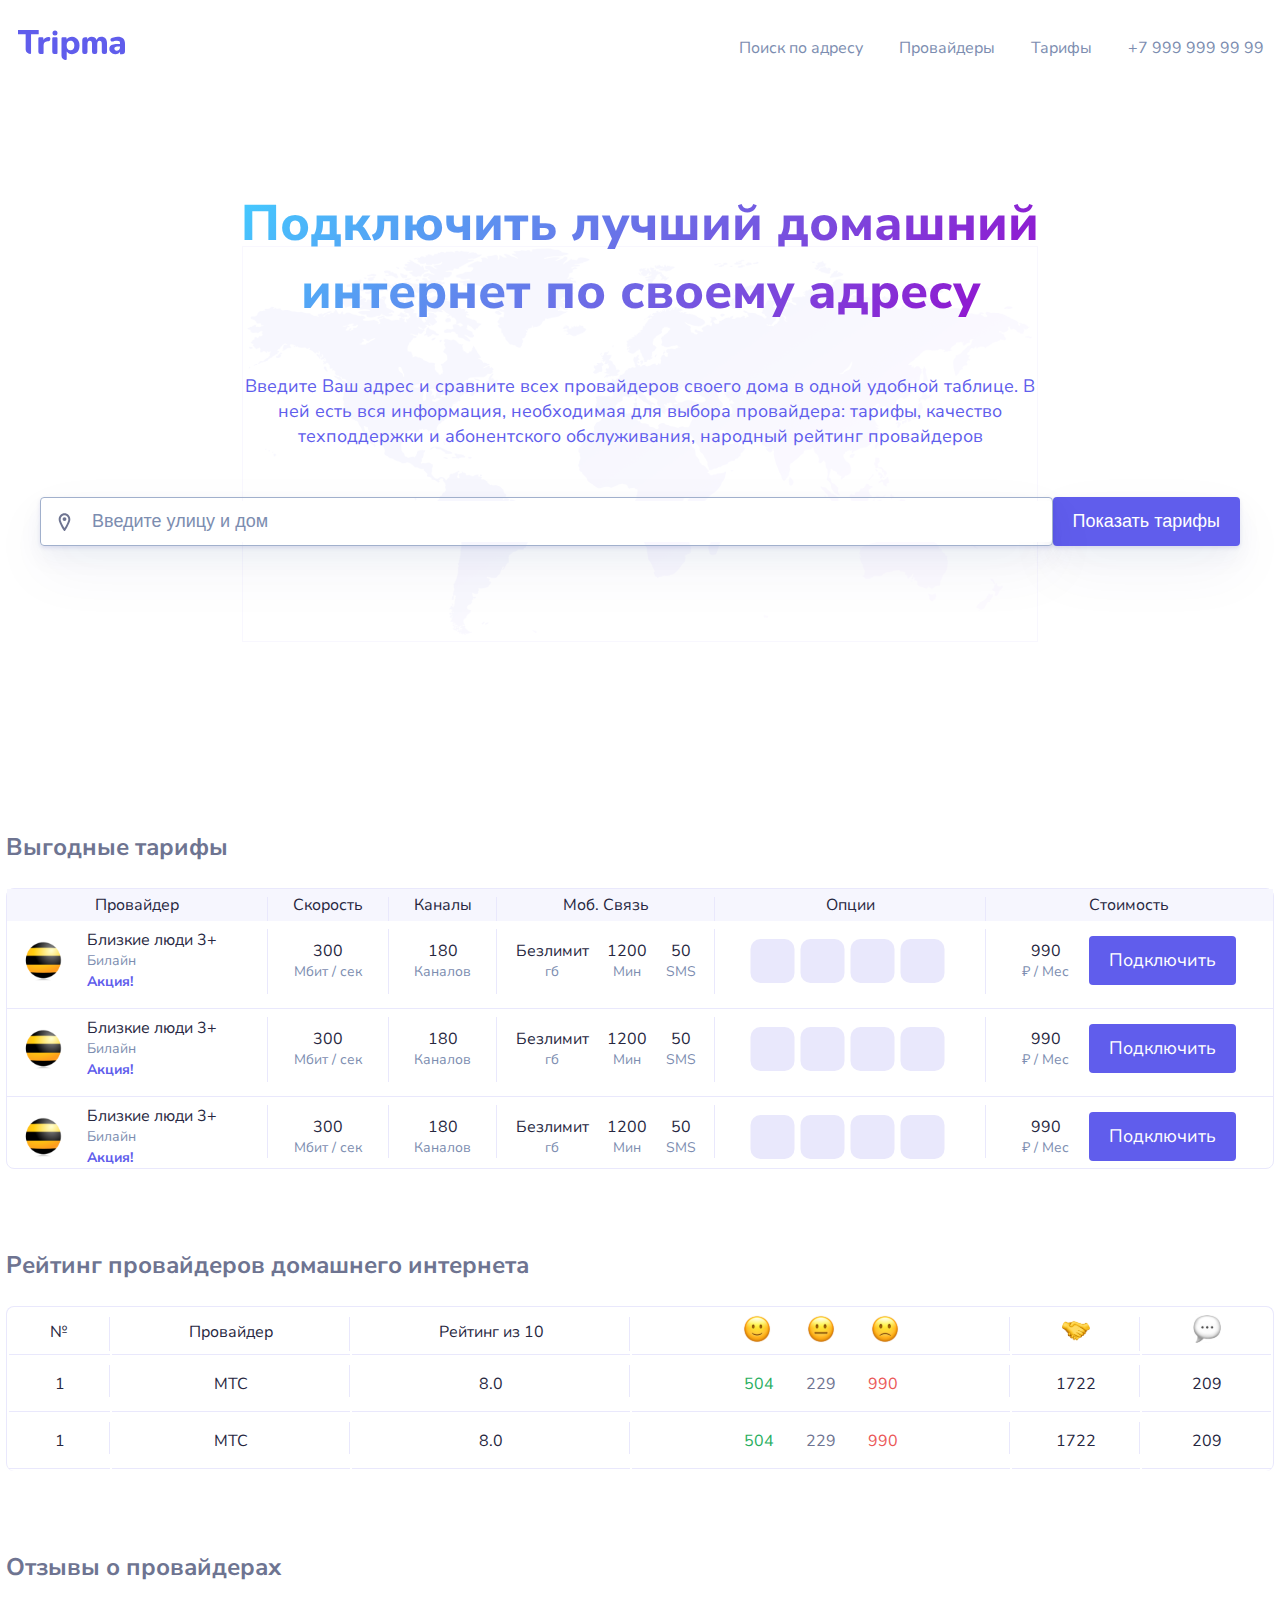
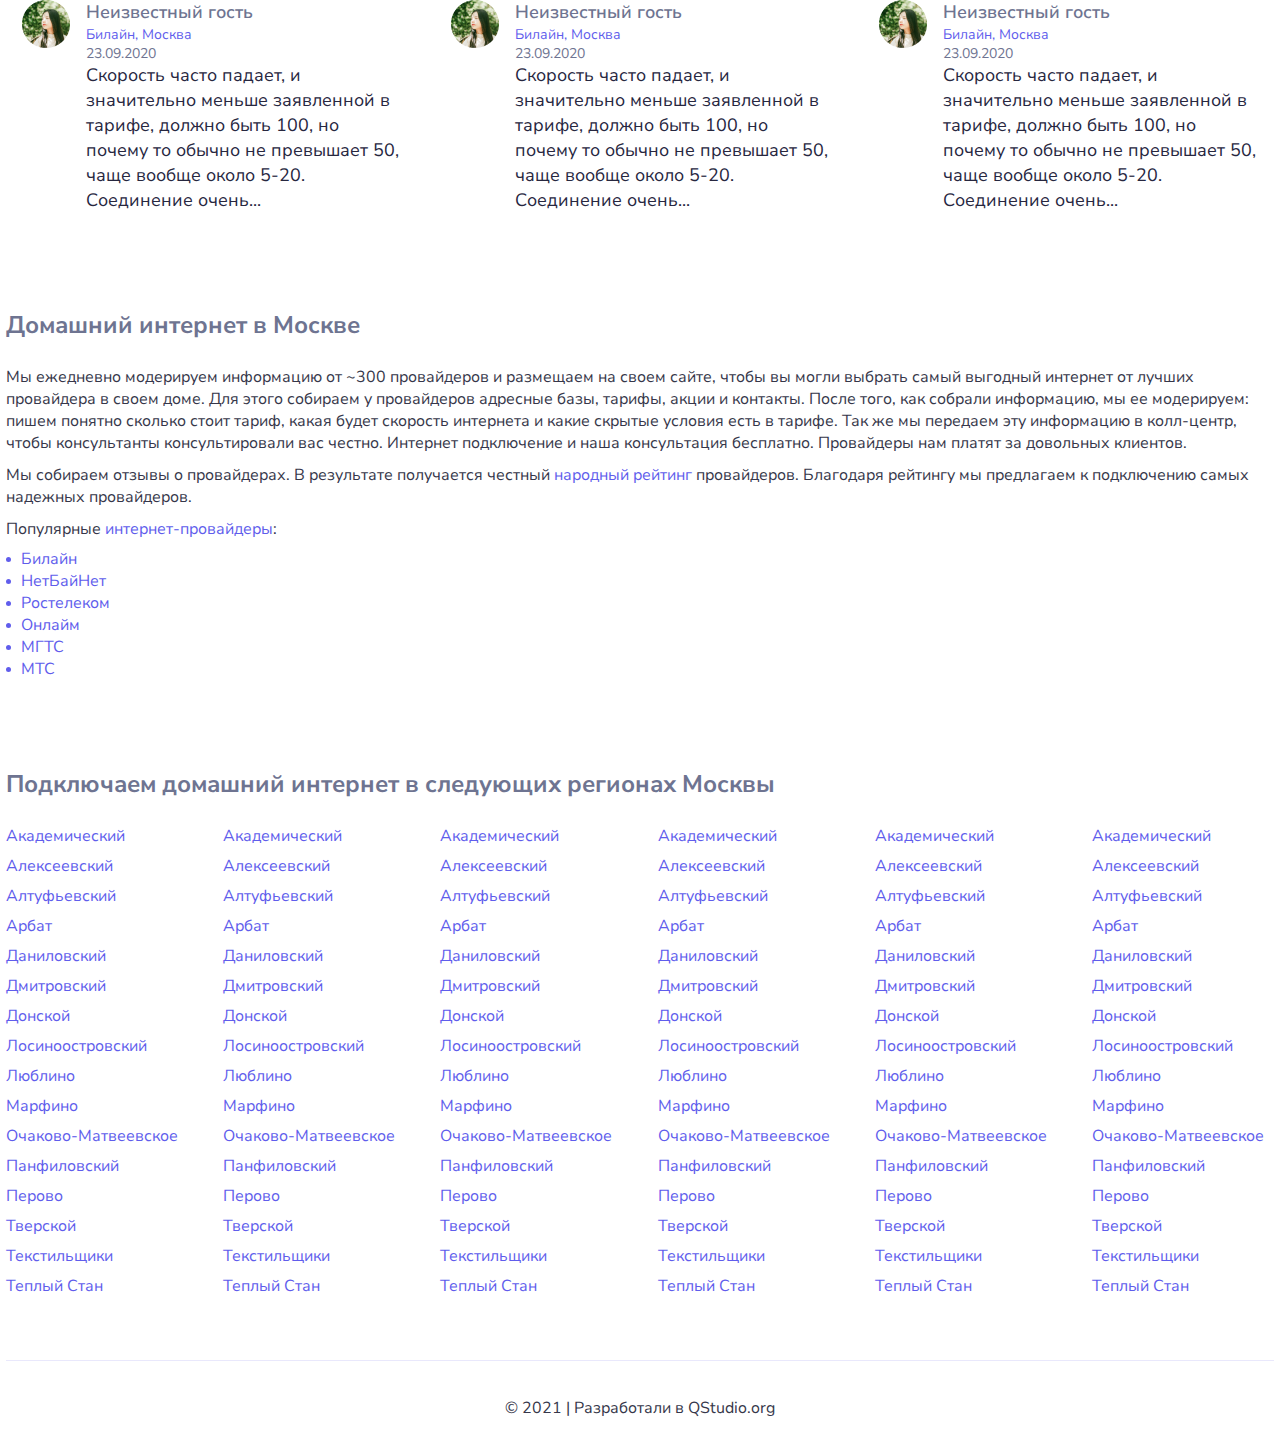
==== commit 08f912ce: "Add files via upload" ====
--- a/index.html
+++ b/index.html
@@ -25,7 +25,7 @@
               <img class="header__close" src="./img/header/close.svg" alt="close">
               <ul class="nav__list">
                 <li class="nav__link">
-                  <a href="./address.html">Поиск по адресу</a>
+                  <a href="./index.html">Поиск по адресу</a>
                 </li>
                 <li class="nav__link">
                   <a href="./provider.html">Провайдеры</a>
@@ -34,7 +34,7 @@
                   <a href="./providerItem.html">Тарифы</a>
                 </li>
                 <li class="nav__link">
-                  <a href="./tariffs.html">+7 999 999 99 99</a>
+                  <a href="tel: +79999999999">+7 999 999 99 99</a>
                 </li>
               </ul>
             </nav>
@@ -59,6 +59,16 @@
               <img class="search__img" src="./img/searchForm/location.svg" alt="">
               <input list="street" class="form__input search__input" placeholder="Введите улицу и дом">
               <datalist id="street">
+                <option value="Chocolate">
+                </option>
+                <option value="Coconut">
+                </option>
+                <option value="Mint">
+                </option>
+                <option value="Strawberry">
+                </option>
+                <option value="Vanilla">
+                </option>
               </datalist>
             </label>
             <input class="search__btn btn" type="submit" value="Показать тарифы">
@@ -70,10 +80,6 @@
       <div class="container">
         <div class="section__top">
           <h2 class="section__title">Выгодные тарифы</h2>
-          <a to="#" class="section__close">
-            Показать все
-            <img src="./img/btnRight.svg" alt="btnRight">
-          </a>
         </div>
         <div class="home-block section-block"></div>
         <div class="table">
@@ -269,10 +275,6 @@
       <div class="container">
         <div class="section__top">
           <h2 class="section__title">Рейтинг провайдеров домашнего интернета</h2>
-          <a href="#" class="section__close">
-            Весь рейтинг
-            <img src="./img/btnRight.svg" alt="btnRight">
-          </a>
         </div>
         <div class="home-block section-block">
           <div class="rating__overflow">
--- a/css/style.min.css
+++ b/css/style.min.css
@@ -1 +1 @@
-/*! normalize.css v8.0.1 | MIT License | github.com/necolas/normalize.css */html{line-height:1.15;-webkit-text-size-adjust:100%}body{margin:0}main{display:block}h1{font-size:2em;margin:.67em 0}hr{-webkit-box-sizing:content-box;box-sizing:content-box;height:0;overflow:visible}pre{font:1em monospace,monospace}a{background:0 0}abbr[title]{border-bottom:none;text-decoration:underline;-webkit-text-decoration:underline dotted;text-decoration:underline dotted}b,strong{font-weight:bolder}code,kbd,samp{font:1em monospace,monospace}small{font-size:80%}sub,sup{font-size:75%;line-height:0;position:relative;vertical-align:baseline}sub{bottom:-.25em}sup{top:-.5em}img{border-style:none}button,input,optgroup,select,textarea{font:100%/1.15 inherit;margin:0}button,input{overflow:visible}button,select{text-transform:none}[type=button],[type=reset],[type=submit],button{-webkit-appearance:button}[type=button]::-moz-focus-inner,[type=reset]::-moz-focus-inner,[type=submit]::-moz-focus-inner,button::-moz-focus-inner{border-style:none;padding:0}[type=button]:-moz-focusring,[type=reset]:-moz-focusring,[type=submit]:-moz-focusring,button:-moz-focusring{outline:1px dotted ButtonText}fieldset{padding:.35em .75em .625em}legend{-webkit-box-sizing:border-box;box-sizing:border-box;color:inherit;display:table;max-width:100%;padding:0;white-space:normal}progress{vertical-align:baseline}textarea{overflow:auto}[type=checkbox],[type=radio]{-webkit-box-sizing:border-box;box-sizing:border-box;padding:0}[type=number]::-webkit-inner-spin-button,[type=number]::-webkit-outer-spin-button{height:auto}[type=search]{-webkit-appearance:textfield;outline-offset:-2px}[type=search]::-webkit-search-decoration{-webkit-appearance:none}::-webkit-file-upload-button{-webkit-appearance:button;font:inherit}details{display:block}summary{display:list-item}template{display:none}[hidden]{display:none}*{margin:0;padding:0;-webkit-box-sizing:border-box;box-sizing:border-box}body{font:normal normal 16px/22px Nunito Sans;color:#36374a;background:#fff}h1,h2,h3,h4,h5,h6,li,ul{padding:0;margin:0}li,ul{list-style:none;padding:0;margin:0}a{display:block;padding:0;margin:0;text-decoration:none;color:#000}button,input,select{-webkit-appearance:none;-moz-appearance:none;appearance:none;border:none;outline:0;color:#7c8db0}button :active,button :focus,button :hover,input :active,input :focus,input :hover,select :active,select :focus,select :hover{outline:0;border:none}button::-webkit-calendar-picker-indicator,input::-webkit-calendar-picker-indicator,select::-webkit-calendar-picker-indicator{display:none!important}.container{max-width:1312px;margin:0 auto;padding:0 10px}.btn{display:inline-block;padding:12px 20px;background:#605dec;border-radius:4px;font-style:normal;font-weight:400;font-size:18px;line-height:25px;color:#fff}.section{padding-top:40px;padding-bottom:40px}.section__list{display:-webkit-box;display:-ms-flexbox;display:flex;-ms-flex-wrap:wrap;flex-wrap:wrap;-webkit-box-pack:justify;-ms-flex-pack:justify;justify-content:space-between}@media screen and (max-width:1250px){.section__list{-webkit-box-pack:space-evenly;-ms-flex-pack:space-evenly;justify-content:space-evenly}}@media screen and (max-width:900px){.section__list .section__list{-webkit-box-orient:vertical;-webkit-box-direction:normal;-ms-flex-direction:column;flex-direction:column;-webkit-box-pack:center;-ms-flex-pack:center;justify-content:center}}.section__item{margin-bottom:40px;max-width:411px;display:-webkit-box;display:-ms-flexbox;display:flex;-webkit-box-orient:vertical;-webkit-box-direction:normal;-ms-flex-direction:column;flex-direction:column;-webkit-box-shadow:0 2px 4px rgba(28,5,77,.1),0 12px 32px rgba(0,0,0,.05);box-shadow:0 2px 4px rgba(28,5,77,.1),0 12px 32px rgba(0,0,0,.05);border-radius:12px}.section__item-footer{padding:16px 24px}@media screen and (max-width:430px){.section__item{width:100%}}.section__top{display:-webkit-box;display:-ms-flexbox;display:flex;-webkit-box-pack:justify;-ms-flex-pack:justify;justify-content:space-between;-webkit-box-align:center;-ms-flex-align:center;align-items:center;margin-bottom:24px}.section__close{font-size:24px;line-height:33px;color:#a1b0cc;display:-webkit-box;display:-ms-flexbox;display:flex;-webkit-box-align:center;-ms-flex-align:center;align-items:center;-ms-flex-line-pack:center;align-content:center}@media screen and (max-width:500px){.section__close{font-size:15px}}.section__img{border-top-right-radius:12px;border-top-left-radius:12px}.section__title{font-weight:700;font-size:24px;line-height:33px;color:#6e7491}@media screen and (max-width:500px){.section__title{font-size:15px}}.section__info{display:-webkit-box;display:-ms-flexbox;display:flex;-webkit-box-pack:justify;-ms-flex-pack:justify;justify-content:space-between}.section__city{color:#6e7491;font-weight:600;font-size:18px;line-height:25px;margin-bottom:4px}.section__city span{color:#605dec}.section__price{font-weight:600;font-size:18px;line-height:25px}.section__text{font-size:16px;line-height:22px}.section__text-title{margin-top:10px}.section__text-link{color:#605dec;display:inline}.section__text-main{margin-top:30px}.section__variant{list-style:disc;margin-top:8px;margin-bottom:8px}.section__variant-item{display:-webkit-box;display:-ms-flexbox;display:flex;-webkit-box-align:center;-ms-flex-align:center;align-items:center}.section__variant-point{background:#36374a;width:5px;height:5px;border-radius:50%;margin-right:10px}.section__variant-pointBlue{background:#605dec}.section__variant-link{list-style:disc;color:#605dec}.section__contact{display:-webkit-box;display:-ms-flexbox;display:flex;-webkit-box-pack:justify;-ms-flex-pack:justify;justify-content:space-between;-ms-flex-wrap:wrap;flex-wrap:wrap}.section__contact-item{display:-webkit-box;display:-ms-flexbox;display:flex;-webkit-box-orient:vertical;-webkit-box-direction:normal;-ms-flex-direction:column;flex-direction:column;margin-bottom:15px}.section__contact-title{font-weight:400;font-size:16px;line-height:22px;color:#36374a}.section__contact-link{font-weight:700;font-size:16px;line-height:22px;color:#605dec}.form__input{font-size:18px;line-height:25px;padding:8px 12px;background:#fff;border:1px solid #a1b0cc;border-radius:4px;color:#000}.form__input::-webkit-input-placeholder{color:#7c8db0}.form__input::-moz-placeholder{color:#7c8db0}.form__input:-ms-input-placeholder{color:#7c8db0}.form__input::-ms-input-placeholder{color:#7c8db0}.form__input::placeholder{color:#7c8db0}.form__btn{border:1px solid #605dec;-webkit-box-sizing:border-box;box-sizing:border-box;border-radius:4px;padding:12px 20px;text-align:center;margin-bottom:12px}.form__btn:last-child{margin-bottom:0}.form__btn span{font-size:18px;line-height:25px;color:#605dec}.content__top{display:-webkit-box;display:-ms-flexbox;display:flex;-webkit-box-pack:justify;-ms-flex-pack:justify;justify-content:space-between}@media screen and (max-width:1340px){.content__top{-webkit-box-orient:vertical;-webkit-box-direction:normal;-ms-flex-direction:column;flex-direction:column;-webkit-box-pack:center;-ms-flex-pack:center;justify-content:center}}@media screen and (max-width:680px){.section__contact{padding-left:45px;-webkit-box-orient:vertical;-webkit-box-direction:normal;-ms-flex-direction:column;flex-direction:column;-webkit-box-pack:center;-ms-flex-pack:center;justify-content:center}.section__contact-item{display:block}}.header{padding:18px 0}.header__container{max-width:1440px}.header-block{display:-webkit-box;display:-ms-flexbox;display:flex;-webkit-box-pack:justify;-ms-flex-pack:justify;justify-content:space-between;-webkit-box-align:center;-ms-flex-align:center;align-items:center}.header__right{position:relative;display:-webkit-box;display:-ms-flexbox;display:flex;-webkit-box-align:center;-ms-flex-align:center;align-items:center}.header__close{width:25px;height:25px;display:none}.header__btn{font-size:16px;margin-left:16px}.header__menu{width:25px;height:25px;display:none;cursor:pointer}.nav__list{display:-webkit-box;display:-ms-flexbox;display:flex}.nav__link{cursor:pointer;padding:10px;margin-right:16px}.nav__link a{color:#7c8db0}.nav__link a:hover{color:#605dec}.nav__link:last-child{margin-right:0}.show{display:-webkit-box!important;display:-ms-flexbox!important;display:flex!important}@media screen and (max-width:740px){.header__menu{display:block}.header__close{display:block;margin-left:auto}.nav{padding:5px;-webkit-box-orient:vertical;-webkit-box-direction:normal;-ms-flex-direction:column;flex-direction:column;-webkit-box-pack:center;-ms-flex-pack:center;justify-content:center;border:1px solid #e9e8fc;min-width:200px;display:none;position:absolute;top:0;right:0;background-color:#fff;border-radius:4px}.nav__list{display:-webkit-box;display:-ms-flexbox;display:flex;-webkit-box-orient:vertical;-webkit-box-direction:normal;-ms-flex-direction:column;flex-direction:column;-webkit-box-pack:center;-ms-flex-pack:center;justify-content:center}.nav__link{text-align:center;cursor:pointer;padding:10px;margin-right:0}.nav__link a{color:#7c8db0}.nav__link:last-child{margin-right:0}}.hero{padding-top:94px;padding-bottom:245px}@media screen and (max-width:700px){.hero{padding-top:40px;padding-bottom:60px}}.hero-block{display:-webkit-box;display:-ms-flexbox;display:flex;-webkit-box-orient:vertical;-webkit-box-direction:normal;-ms-flex-direction:column;flex-direction:column;-webkit-box-align:center;-ms-flex-align:center;align-items:center;text-align:center}.hero__title{color:#605dec;max-width:800px;font-weight:800;font-size:50px;line-height:68px}.hero__subtitle{margin-top:48px;margin-bottom:48px;max-width:800px;font-weight:400;font-size:18px;line-height:25px;color:#605dec}.search{max-width:1200px;display:-webkit-box;display:-ms-flexbox;display:flex;border-radius:4px;width:100%}.search__wrapper{padding-left:8px;position:relative;border:1px solid #a1b0cc;-webkit-box-shadow:0 2px 4px rgba(7,4,146,.1),0 24px 60px rgba(6,47,125,.05),0 12px 24px rgba(27,59,119,.05);box-shadow:0 2px 4px rgba(7,4,146,.1),0 24px 60px rgba(6,47,125,.05),0 12px 24px rgba(27,59,119,.05);border-radius:4px;display:-webkit-box;display:-ms-flexbox;display:flex;-webkit-box-align:center;-ms-flex-align:center;align-items:center}.search__street{width:100%;display:-webkit-box;display:-ms-flexbox;display:flex;-webkit-box-pack:justify;-ms-flex-pack:justify;justify-content:space-between}.search__home{width:252px}.search__type{width:200px}.search__input{border:none;width:100%}.search__btn{-webkit-box-shadow:0 2px 4px rgba(7,4,146,.1),0 24px 60px rgba(6,47,125,.05),0 12px 24px rgba(27,59,119,.05);box-shadow:0 2px 4px rgba(7,4,146,.1),0 24px 60px rgba(6,47,125,.05),0 12px 24px rgba(27,59,119,.05)}.search__img{width:32px;height:32px}@media screen and (max-width:1210px){.search{display:-webkit-box;display:-ms-flexbox;display:flex;-webkit-box-orient:vertical;-webkit-box-direction:normal;-ms-flex-direction:column;flex-direction:column;width:80%}.search__wrapper{margin-bottom:5px}.search__home,.search__street,.search__type{width:100%}.search__btn{margin-top:15px;text-align:center}}@media screen and (max-width:900px){.search{display:-webkit-box;display:-ms-flexbox;display:flex;-webkit-box-orient:vertical;-webkit-box-direction:normal;-ms-flex-direction:column;flex-direction:column;width:80%}.search__wrapper{margin-bottom:5px}.search__btn{margin-top:15px;text-align:center}}@media screen and (max-width:570px){.hero__title{font-size:35px;line-height:45px}.hero__subtitle{font-size:15px}}.heroTable{padding-bottom:100px}.heroTable__desription{font-weight:600;font-size:32px;line-height:44px;color:#36374a;margin-top:20px;margin-bottom:20px}.heroTable__block{display:-webkit-box;display:-ms-flexbox;display:flex;-webkit-box-pack:center;-ms-flex-pack:center;justify-content:center}.heroTable__top{width:100%;max-width:1200px;display:-webkit-box;display:-ms-flexbox;display:flex;-webkit-box-orient:vertical;-webkit-box-direction:normal;-ms-flex-direction:column;flex-direction:column;-webkit-box-pack:start;-ms-flex-pack:start;justify-content:flex-start}.heroTable__subtitle{text-align:left;display:-webkit-box;display:-ms-flexbox;display:flex;font-weight:400;font-size:18px;line-height:25px;color:#605dec;margin-bottom:48px}.heroTable__title{color:#605dec;display:block;font-weight:800;font-size:50px;line-height:68px}.heroTable__link{font-weight:400;font-size:18px;line-height:25px;color:#605dec;margin-right:5px;margin-left:5px;margin-bottom:5px}.heroTable__link:first-child{margin-left:0}.heroTable__link:last-child{margin-right:0}.heroTable__contact{margin-top:20px}.heroTable__contact-item{display:-webkit-box;display:-ms-flexbox;display:flex}.heroTable__contact-text{font-weight:400;font-size:18px;line-height:25px;color:#36374a}.heroTable__contact-tel{margin-left:5px;color:#605dec;font-weight:400;font-size:18px;line-height:25px}@media screen and (max-width:600px){.heroTable__link{font-size:15px}.heroTable__title{font-size:28px}}.table-block{width:100%;border-radius:8px;border:1px solid #e9e8fc;padding:0 16px}.table__head{background:#f6f6fe}.table__head-item{font-weight:400;font-size:16px;line-height:22px;color:#27273f;border-bottom:none!important;padding:5px 0!important;background:#f6f6fe}.table__string{margin-top:8px;width:100%}.table__string:last-child .table__item{border-bottom:none;padding-bottom:0}.table__item{position:relative;margin-top:8px;padding:8px 19px 16px 19px;border-bottom:1px solid #e9e8fc}.table__item:first-child{padding-left:0}.table__item:last-child{border-right:0;padding-right:0}.table__item:last-child::before{display:none}.table__item::before{position:absolute;right:0;top:8px;content:"";height:75%;background:#e9e8fc;width:1px}.table__title,.table__top{font-weight:400;font-size:16px;line-height:22px;color:#27273f}.table__subtitle{font-weight:400;font-size:14px;line-height:19px;color:#7c8db0}.table__wrapper{display:-webkit-box;display:-ms-flexbox;display:flex;-webkit-box-pack:center;-ms-flex-pack:center;justify-content:center}.table__provider{display:-webkit-box;display:-ms-flexbox;display:flex;-webkit-box-pack:start;-ms-flex-pack:start;justify-content:flex-start;max-width:250px}.table__provider-heading{text-align:center!important;width:100%}.table__channel,.table__mobile,.table__option,.table__price,.table__speed{text-align:center}.table__mobile{display:-webkit-box;display:-ms-flexbox;display:flex;-webkit-box-pack:justify;-ms-flex-pack:justify;justify-content:space-between}.table__option-item{margin-right:5px}.table__option-item:last-child{margin-right:5px}.table__left{margin-right:20px;text-align:center}.table__img{margin-right:24px;width:40px;height:40px}.table__elem{text-align:center;margin-right:5px}.table__elem:last-child{margin-right:0}.table__right{text-align:left}.table__stock{font-weight:700;font-size:14px;line-height:19px;color:#605dec}.table__all{margin-top:20px;width:100%;font-weight:400;font-size:18px;line-height:25px;color:#407aea;text-align:center;display:block}@media screen and (max-width:1200px){.table-block{width:100%;border-radius:8px;border:1px solid #e9e8fc;padding:10px}.table__string{margin-top:8px;width:100%}.table__string:last-child .table__item{border-bottom:none;padding-bottom:0}.table__title,.table__top{font-size:13px}.table__item{position:relative;margin-top:8px;padding:8px 8px 16px 8px;border-bottom:1px solid #e9e8fc}}@media screen and (max-width:955px){.table__head{display:none}.table-block{display:-webkit-box;display:-ms-flexbox;display:flex;-webkit-box-orient:vertical;-webkit-box-direction:normal;-ms-flex-direction:column;flex-direction:column;padding:0;border:none}.table__body{display:-webkit-box;display:-ms-flexbox;display:flex;-ms-flex-pack:distribute;justify-content:space-around;-ms-flex-line-pack:center;align-content:center;-ms-flex-wrap:wrap;flex-wrap:wrap}.table__string{padding:5px;border:1px solid #e9e8fc;border-radius:6px;display:-webkit-box;display:-ms-flexbox;display:flex;-ms-flex-wrap:wrap;flex-wrap:wrap;max-width:270px;-webkit-box-pack:justify;-ms-flex-pack:justify;justify-content:space-between}.table__item{padding:0;border-bottom:none}.table__item::before{display:none}.table__provider{width:250px;max-width:280px;display:-webkit-box;display:-ms-flexbox;display:flex;-webkit-box-pack:center;-ms-flex-pack:center;justify-content:center;margin-bottom:10px}.table__provider-title{font-size:16px;text-align:center}.table__option{margin-top:10px;width:240px;display:-webkit-box;display:-ms-flexbox;display:flex;-webkit-box-pack:space-evenly;-ms-flex-pack:space-evenly;justify-content:space-evenly}.table__price{margin-top:10px;width:250px;display:-webkit-box;display:-ms-flexbox;display:flex;-webkit-box-pack:center;-ms-flex-pack:center;justify-content:center}.table__left{margin-right:25px}}.rating{width:100%;border-radius:8px;border:1px solid #e9e8fc;border-bottom:none}.rating__head{padding:0}.rating__title{padding-top:5px;padding-bottom:5px;font-weight:400;font-size:16px;line-height:22px;color:#27273f}.rating__item{position:relative;padding:16px 0;text-align:center;font-weight:400;font-size:16px;line-height:22px;color:#27273f;border-bottom:1px solid #e9e8fc}.rating__item::before{position:absolute;right:0;top:8px;content:"";height:60%;background:#e9e8fc;width:1px}.rating__item:first-child{padding-left:0}.rating__item:last-child{border-right:0;padding-right:0}.rating__item:last-child::before{display:none}.rating__wrapper{display:-webkit-box;display:-ms-flexbox;display:flex;-webkit-box-pack:center;-ms-flex-pack:center;justify-content:center}.rating__wrapper-item{margin-right:32px}.rating__wrapper-item:last-child{margin-right:0}.rating__wrapper-green{color:#27ae60}.rating__wrapper-black{color:#6e7491}.rating__wrapper-red{color:#eb5757}@media screen and (max-width:840px){.rating{width:777px}.rating__overflow{width:100%;overflow-x:scroll}}.filter{padding-top:0}.filter-block{display:-webkit-box;display:-ms-flexbox;display:flex;-ms-flex-line-pack:center;align-content:center;-webkit-box-align:center;-ms-flex-align:center;align-items:center;-ms-flex-wrap:wrap;flex-wrap:wrap}.filter__button{border:1px solid #605dec;border-radius:4px;font-weight:400;font-size:16px;line-height:22px;color:#605dec;background:#fff;margin-right:16px;margin-bottom:24px}.filter__button:hover{color:#fafafa;background:#605dec}.select{margin-top:24px;margin-bottom:48px;display:-webkit-box;display:-ms-flexbox;display:flex;max-width:704px;-ms-flex-wrap:wrap;flex-wrap:wrap}.select__item{padding:8px 12px 8px 16px;background:#fff;color:#27273f;font-weight:400;font-size:16px;line-height:22px;border:1px solid #cbd4e6;border-radius:4px;margin-right:24px}.select__item-provider{color:#605dec;border:1px solid #605dec;border-radius:4px;font-weight:400;font-size:16px;line-height:22px;background:#fff}.select__img{margin-left:4px;width:18px;height:18px}@media screen and (max-width:720px){.filter__button{width:100%}}@media screen and (max-width:490px){.select-block{-webkit-box-orient:vertical;-webkit-box-direction:normal;-ms-flex-direction:column;flex-direction:column}.select__item{margin-bottom:10px}}.providerList-block{display:-webkit-box;display:-ms-flexbox;display:flex;-webkit-box-orient:vertical;-webkit-box-direction:normal;-ms-flex-direction:column;flex-direction:column;-webkit-box-pack:center;-ms-flex-pack:center;justify-content:center}.providerList__item{border:1px solid #407aea;border-radius:8px;padding:20px;margin-bottom:24px}.providerList__item:last-child{margin-bottom:0}.providerList__top{display:-webkit-box;display:-ms-flexbox;display:flex;-webkit-box-pack:justify;-ms-flex-pack:justify;justify-content:space-between;-webkit-box-align:center;-ms-flex-align:center;align-items:center;margin-bottom:20px}.providerList__top-item:first-child{display:-webkit-box;display:-ms-flexbox;display:flex;-webkit-box-align:center;-ms-flex-align:center;align-items:center}.providerList__title{margin-left:24px}.providerList__link{text-align:right;-webkit-text-decoration-line:underline;text-decoration-line:underline;color:#407aea}@media screen and (max-width:460px){.providerList__item{padding:8px 3px}.providerList__title{font-size:14px;margin-left:8px}.providerList__link{font-size:12px}}.pagination{margin-top:24px;margin-bottom:40px}.pagination-block{display:-webkit-box;display:-ms-flexbox;display:flex;-webkit-box-pack:center;-ms-flex-pack:center;justify-content:center}.pagination__item{border:2px solid #605dec;background:#fff;color:#605dec;display:-webkit-box;display:-ms-flexbox;display:flex;-webkit-box-align:center;-ms-flex-align:center;align-items:center;margin-right:10px}.pagination__item:last-child{margin-right:0}.pagination__item img{width:10.97px;height:8.44px}.pagination__btn-right{-webkit-transform:rotate(180deg);-ms-transform:rotate(180deg);transform:rotate(180deg)}.cities-block{margin-top:24px;display:-webkit-box;display:-ms-flexbox;display:flex;-webkit-box-pack:justify;-ms-flex-pack:justify;justify-content:space-between;-ms-flex-wrap:wrap;flex-wrap:wrap}.cities__link{color:#605dec;font-weight:400;font-size:16px;line-height:22px}.cities__list{margin-bottom:15px;margin-right:10px}.cities__item{margin-bottom:8px}@media screen and (max-width:1040px){.cities-block{margin:auto;max-width:670px;-webkit-box-pack:center;-ms-flex-pack:center;justify-content:center}}.content{padding-top:60px}.address__list{display:-webkit-box;display:-ms-flexbox;display:flex;margin-bottom:60px}.address__item{margin-right:60px}.address__link{color:#605dec}.comment__title{text-align:center}.comment__color{color:#605dec}.comment__item{padding:16px;display:-webkit-box;display:-ms-flexbox;display:flex;max-width:411px}.comment__item-block{text-align:left}.comment__item-block:first-child{margin-right:16px}.comment__item-block:first-child img{width:48px;height:48px}.comment__list{display:-webkit-box;display:-ms-flexbox;display:flex;-webkit-box-pack:justify;-ms-flex-pack:justify;justify-content:space-between;-ms-flex-wrap:wrap;flex-wrap:wrap}@media screen and (max-width:1270px){.comment__list{-webkit-box-pack:space-evenly;-ms-flex-pack:space-evenly;justify-content:space-evenly}}.comment__name,.comment__subtitle,.comment__text{font-weight:600;font-size:18px;line-height:25px;color:#6e7491}.comment__subtitle{font-weight:400;font-size:14px;line-height:19px;color:#605dec}.comment__date{font-weight:400;font-size:14px;line-height:19px;color:#6e7491}.comment__text{font-weight:400;font-size:18px;line-height:25px;color:#27273f}.comment__link{color:#605dec}.comment__evaluation{margin-top:8px;margin-bottom:12px;display:-webkit-box;display:-ms-flexbox;display:flex;margin-left:-1px}.comment__star{display:-webkit-box;display:-ms-flexbox;display:flex;-ms-flex-line-pack:center;align-content:center}.comment__star img{width:24px;height:24px}.tariffs__block{display:-webkit-box;display:-ms-flexbox;display:flex;-webkit-box-pack:justify;-ms-flex-pack:justify;justify-content:space-between;-ms-flex-wrap:wrap;flex-wrap:wrap}.tariffs__block-item{display:-webkit-box;display:-ms-flexbox;display:flex;-webkit-box-orient:vertical;-webkit-box-direction:normal;-ms-flex-direction:column;flex-direction:column}.tariffs__date{margin-top:24px;font-weight:700;font-size:24px;line-height:33px;color:#6e7491}.tariffs__desription-block{margin-top:24px;display:-webkit-box;display:-ms-flexbox;display:flex;-webkit-box-pack:justify;-ms-flex-pack:justify;justify-content:space-between;-webkit-box-align:center;-ms-flex-align:center;align-items:center;padding:10px 20px;width:500px;border:1px solid #bcbaf7;border-radius:8px}.tariffs__desription-table{display:-webkit-box;display:-ms-flexbox;display:flex;-webkit-box-orient:vertical;-webkit-box-direction:normal;-ms-flex-direction:column;flex-direction:column;max-width:135px}.tariffs__desription-title{font-weight:700;font-size:16px;line-height:22px;color:#36374a}.tariffs__desription-stock{font-weight:700;font-size:16px;line-height:22px;color:#27ae60}.tariffs__desription-price{display:-webkit-box;display:-ms-flexbox;display:flex;-webkit-box-align:center;-ms-flex-align:center;align-items:center;-webkit-box-orient:horizontal;-webkit-box-direction:normal;-ms-flex-direction:row;flex-direction:row}.tariffs__desription-priceText{font-weight:400;font-size:48px;line-height:65px;color:#36374a;margin-right:10px}.tariffs__desription-line{width:100%;background:#7c8db0;border-radius:10px;height:1px}.tariffs__desription-text{display:-webkit-box;display:-ms-flexbox;display:flex;-webkit-box-orient:vertical;-webkit-box-direction:normal;-ms-flex-direction:column;flex-direction:column}.tariffs__desription-subtitle{font-weight:400;font-size:16px;line-height:22px;color:#52556f}@media screen and (max-width:600px){.tariffs__desription-block{width:100%}}@media screen and (max-width:480px){.tariffs__desription-block{-webkit-box-orient:vertical;-webkit-box-direction:normal;-ms-flex-direction:column;flex-direction:column}.tariffs__desription-table{margin-bottom:20px;text-align:center}}.footer-block{border-top:1px solid #e9e8fc;text-align:center;padding-bottom:36px;padding-top:36px}+/*! normalize.css v8.0.1 | MIT License | github.com/necolas/normalize.css */html{line-height:1.15;-webkit-text-size-adjust:100%}body{margin:0}main{display:block}h1{font-size:2em;margin:.67em 0}hr{-webkit-box-sizing:content-box;box-sizing:content-box;height:0;overflow:visible}pre{font:1em monospace,monospace}a{background:0 0}abbr[title]{border-bottom:none;text-decoration:underline;-webkit-text-decoration:underline dotted;text-decoration:underline dotted}b,strong{font-weight:bolder}code,kbd,samp{font:1em monospace,monospace}small{font-size:80%}sub,sup{font-size:75%;line-height:0;position:relative;vertical-align:baseline}sub{bottom:-.25em}sup{top:-.5em}img{border-style:none}button,input,optgroup,select,textarea{font:100%/1.15 inherit;margin:0}button,input{overflow:visible}button,select{text-transform:none}[type=button],[type=reset],[type=submit],button{-webkit-appearance:button}[type=button]::-moz-focus-inner,[type=reset]::-moz-focus-inner,[type=submit]::-moz-focus-inner,button::-moz-focus-inner{border-style:none;padding:0}[type=button]:-moz-focusring,[type=reset]:-moz-focusring,[type=submit]:-moz-focusring,button:-moz-focusring{outline:1px dotted ButtonText}fieldset{padding:.35em .75em .625em}legend{-webkit-box-sizing:border-box;box-sizing:border-box;color:inherit;display:table;max-width:100%;padding:0;white-space:normal}progress{vertical-align:baseline}textarea{overflow:auto}[type=checkbox],[type=radio]{-webkit-box-sizing:border-box;box-sizing:border-box;padding:0}[type=number]::-webkit-inner-spin-button,[type=number]::-webkit-outer-spin-button{height:auto}[type=search]{-webkit-appearance:textfield;outline-offset:-2px}[type=search]::-webkit-search-decoration{-webkit-appearance:none}::-webkit-file-upload-button{-webkit-appearance:button;font:inherit}details{display:block}summary{display:list-item}template{display:none}[hidden]{display:none}*{margin:0;padding:0;-webkit-box-sizing:border-box;box-sizing:border-box}body{font:normal normal 16px/22px Nunito Sans;color:#36374a;background:#fff}h1,h2,h3,h4,h5,h6,li,ul{padding:0;margin:0}li,ul{list-style:none;padding:0;margin:0}a{display:block;padding:0;margin:0;text-decoration:none;color:#000}.show{display:block!important}.active{color:#fafafa!important;background:#605dec!important}button,input,select{border:none;outline:0;color:#7c8db0}button :active,button :focus,button :hover,input :active,input :focus,input :hover,select :active,select :focus,select :hover{outline:0;border:none}button::-webkit-calendar-picker-indicator,input::-webkit-calendar-picker-indicator,select::-webkit-calendar-picker-indicator{display:none!important}.container{max-width:1312px;margin:0 auto;padding:0 6px}.btn{display:inline-block;padding:12px 20px;background:#605dec;border-radius:4px;font-style:normal;font-weight:400;font-size:18px;line-height:25px;color:#fff}.section{padding-top:40px;padding-bottom:40px}.section__list{display:-webkit-box;display:-ms-flexbox;display:flex;-ms-flex-wrap:wrap;flex-wrap:wrap;-webkit-box-pack:justify;-ms-flex-pack:justify;justify-content:space-between}@media screen and (max-width:1250px){.section__list{-webkit-box-pack:space-evenly;-ms-flex-pack:space-evenly;justify-content:space-evenly}}@media screen and (max-width:900px){.section__list .section__list{-webkit-box-orient:vertical;-webkit-box-direction:normal;-ms-flex-direction:column;flex-direction:column;-webkit-box-pack:center;-ms-flex-pack:center;justify-content:center}}.section__item{margin-bottom:40px;max-width:411px;display:-webkit-box;display:-ms-flexbox;display:flex;-webkit-box-orient:vertical;-webkit-box-direction:normal;-ms-flex-direction:column;flex-direction:column;-webkit-box-shadow:0 2px 4px rgba(28,5,77,.1),0 12px 32px rgba(0,0,0,.05);box-shadow:0 2px 4px rgba(28,5,77,.1),0 12px 32px rgba(0,0,0,.05);border-radius:12px}.section__item-footer{padding:16px 24px}@media screen and (max-width:430px){.section__item{width:100%}}.section__top{display:-webkit-box;display:-ms-flexbox;display:flex;-webkit-box-pack:justify;-ms-flex-pack:justify;justify-content:space-between;-webkit-box-align:center;-ms-flex-align:center;align-items:center;margin-bottom:24px}.section__close{font-size:24px;line-height:33px;color:#a1b0cc;display:-webkit-box;display:-ms-flexbox;display:flex;-webkit-box-align:center;-ms-flex-align:center;align-items:center;-ms-flex-line-pack:center;align-content:center}@media screen and (max-width:500px){.section__close{font-size:15px}}.section__img{border-top-right-radius:12px;border-top-left-radius:12px}.section__title{font-weight:700;font-size:24px;line-height:33px;color:#6e7491}@media screen and (max-width:500px){.section__title{font-size:15px}}.section__info{display:-webkit-box;display:-ms-flexbox;display:flex;-webkit-box-pack:justify;-ms-flex-pack:justify;justify-content:space-between}.section__city{color:#6e7491;font-weight:600;font-size:18px;line-height:25px;margin-bottom:4px}.section__city span{color:#605dec}.section__price{font-weight:600;font-size:18px;line-height:25px}.section__text{font-size:16px;line-height:22px}.section__text-title{margin-top:10px}.section__text-link{color:#605dec;display:inline}.section__text-main{margin-top:30px}.section__variant{list-style:disc;margin-top:8px;margin-bottom:8px}.section__variant-item{display:-webkit-box;display:-ms-flexbox;display:flex;-webkit-box-align:center;-ms-flex-align:center;align-items:center}.section__variant-point{background:#36374a;width:5px;height:5px;border-radius:50%;margin-right:10px}.section__variant-pointBlue{background:#605dec}.section__variant-link{list-style:disc;color:#605dec}.section__contact{display:-webkit-box;display:-ms-flexbox;display:flex;-webkit-box-pack:justify;-ms-flex-pack:justify;justify-content:space-between;-ms-flex-wrap:wrap;flex-wrap:wrap}.section__contact-item{display:-webkit-box;display:-ms-flexbox;display:flex;-webkit-box-orient:vertical;-webkit-box-direction:normal;-ms-flex-direction:column;flex-direction:column;margin-bottom:15px}.section__contact-title{font-weight:400;font-size:16px;line-height:22px;color:#36374a}.section__contact-link{font-weight:700;font-size:16px;line-height:22px;color:#605dec}.form__input{font-size:18px;line-height:25px;padding:8px 12px;background:#fff;border:1px solid #a1b0cc;border-radius:4px;color:#000}.form__input::-webkit-input-placeholder{color:#7c8db0}.form__input::-moz-placeholder{color:#7c8db0}.form__input:-ms-input-placeholder{color:#7c8db0}.form__input::-ms-input-placeholder{color:#7c8db0}.form__input::placeholder{color:#7c8db0}.form__btn{border:1px solid #605dec;-webkit-box-sizing:border-box;box-sizing:border-box;border-radius:4px;padding:12px 20px;text-align:center;margin-bottom:12px}.form__btn:last-child{margin-bottom:0}.form__btn span{font-size:18px;line-height:25px;color:#605dec}.content__top{display:-webkit-box;display:-ms-flexbox;display:flex;-webkit-box-pack:justify;-ms-flex-pack:justify;justify-content:space-between}@media screen and (max-width:1340px){.content__top{-webkit-box-orient:vertical;-webkit-box-direction:normal;-ms-flex-direction:column;flex-direction:column;-webkit-box-pack:center;-ms-flex-pack:center;justify-content:center}}@media screen and (max-width:680px){.section__contact{padding-left:45px;-webkit-box-orient:vertical;-webkit-box-direction:normal;-ms-flex-direction:column;flex-direction:column;-webkit-box-pack:center;-ms-flex-pack:center;justify-content:center}.section__contact-item{display:block}}.header{padding:18px 0}.header__container{max-width:1440px}.header-block{display:-webkit-box;display:-ms-flexbox;display:flex;-webkit-box-pack:justify;-ms-flex-pack:justify;justify-content:space-between;-webkit-box-align:center;-ms-flex-align:center;align-items:center}.header__right{position:relative;display:-webkit-box;display:-ms-flexbox;display:flex;-webkit-box-align:center;-ms-flex-align:center;align-items:center}.header__close{width:25px;height:25px;display:none}.header__btn{font-size:16px;margin-left:16px}.header__menu{width:25px;height:25px;display:none;cursor:pointer}.nav__list{display:-webkit-box;display:-ms-flexbox;display:flex}.nav__link{cursor:pointer;padding:10px;margin-right:16px}.nav__link a{color:#7c8db0}.nav__link a:hover{color:#605dec}.nav__link:last-child{margin-right:0}.show{display:-webkit-box!important;display:-ms-flexbox!important;display:flex!important}@media screen and (max-width:740px){.header__menu{display:block}.header__close{display:block;margin-left:auto}.nav{padding:5px;-webkit-box-orient:vertical;-webkit-box-direction:normal;-ms-flex-direction:column;flex-direction:column;-webkit-box-pack:center;-ms-flex-pack:center;justify-content:center;border:1px solid #e9e8fc;min-width:200px;display:none;position:absolute;top:0;right:0;background-color:#fff;border-radius:4px}.nav__list{display:-webkit-box;display:-ms-flexbox;display:flex;-webkit-box-orient:vertical;-webkit-box-direction:normal;-ms-flex-direction:column;flex-direction:column;-webkit-box-pack:center;-ms-flex-pack:center;justify-content:center}.nav__link{text-align:center;cursor:pointer;padding:10px;margin-right:0}.nav__link a{color:#7c8db0}.nav__link:last-child{margin-right:0}}.hero{background:url(../img/hero/bg.png) no-repeat center;padding-top:94px;padding-bottom:245px}@media screen and (max-width:700px){.hero{padding-top:40px;padding-bottom:60px}}.hero-block{display:-webkit-box;display:-ms-flexbox;display:flex;-webkit-box-orient:vertical;-webkit-box-direction:normal;-ms-flex-direction:column;flex-direction:column;-webkit-box-align:center;-ms-flex-align:center;align-items:center;text-align:center}.hero__title{background:-o-linear-gradient(315deg,#43cbff 0,#9708cc 100%);background:linear-gradient(135deg,#43cbff 0,#9708cc 100%);color:#605dec;-webkit-background-clip:text;-webkit-text-fill-color:transparent;max-width:800px;font-weight:800;font-size:50px;line-height:68px}.hero__subtitle{margin-top:48px;margin-bottom:48px;max-width:800px;font-weight:400;font-size:18px;line-height:25px;color:#605dec}.search{max-width:1200px;display:-webkit-box;display:-ms-flexbox;display:flex;border-radius:4px;width:100%}.search__wrapper{padding-left:8px;position:relative;border:1px solid #a1b0cc;-webkit-box-shadow:0 2px 4px rgba(7,4,146,.1),0 24px 60px rgba(6,47,125,.05),0 12px 24px rgba(27,59,119,.05);box-shadow:0 2px 4px rgba(7,4,146,.1),0 24px 60px rgba(6,47,125,.05),0 12px 24px rgba(27,59,119,.05);border-radius:4px;display:-webkit-box;display:-ms-flexbox;display:flex;-webkit-box-align:center;-ms-flex-align:center;align-items:center}.search__street{width:100%;display:-webkit-box;display:-ms-flexbox;display:flex;-webkit-box-pack:justify;-ms-flex-pack:justify;justify-content:space-between}.search__home{width:252px}.search__type{width:200px}.search__input{border:none;width:100%}.search__btn{-webkit-box-shadow:0 2px 4px rgba(7,4,146,.1),0 24px 60px rgba(6,47,125,.05),0 12px 24px rgba(27,59,119,.05);box-shadow:0 2px 4px rgba(7,4,146,.1),0 24px 60px rgba(6,47,125,.05),0 12px 24px rgba(27,59,119,.05)}.search__img{width:32px;height:32px}@media screen and (max-width:1210px){.search{display:-webkit-box;display:-ms-flexbox;display:flex;-webkit-box-orient:vertical;-webkit-box-direction:normal;-ms-flex-direction:column;flex-direction:column;width:80%}.search__wrapper{margin-bottom:5px}.search__home,.search__street,.search__type{width:100%}.search__btn{margin-top:15px;text-align:center}}@media screen and (max-width:900px){.search{display:-webkit-box;display:-ms-flexbox;display:flex;-webkit-box-orient:vertical;-webkit-box-direction:normal;-ms-flex-direction:column;flex-direction:column;width:80%}.search__wrapper{margin-bottom:5px}.search__btn{margin-top:15px;text-align:center}}@media screen and (max-width:570px){.hero__title{font-size:35px;line-height:45px}.hero__subtitle{font-size:15px}}.heroTable{padding-bottom:100px;background:url(../img/hero/bg.png) no-repeat center}.heroTable__desription{font-weight:600;font-size:32px;line-height:44px;color:#36374a;margin-top:20px;margin-bottom:20px}.heroTable__block{display:-webkit-box;display:-ms-flexbox;display:flex;-webkit-box-pack:center;-ms-flex-pack:center;justify-content:center}.heroTable__top{width:100%;max-width:1200px;display:-webkit-box;display:-ms-flexbox;display:flex;-webkit-box-orient:vertical;-webkit-box-direction:normal;-ms-flex-direction:column;flex-direction:column;-webkit-box-pack:start;-ms-flex-pack:start;justify-content:flex-start}.heroTable__subtitle{text-align:left;display:-webkit-box;display:-ms-flexbox;display:flex;font-weight:400;font-size:18px;line-height:25px;color:#605dec;margin-bottom:48px}.heroTable__title{background:-o-linear-gradient(315deg,#43cbff 0,#9708cc 100%);background:linear-gradient(135deg,#43cbff 0,#9708cc 100%);color:#605dec;display:block;font-weight:800;font-size:50px;line-height:68px;-webkit-background-clip:text;-webkit-text-fill-color:transparent}.heroTable__link{font-weight:400;font-size:18px;line-height:25px;color:#605dec;margin-right:5px;margin-left:5px;margin-bottom:5px}.heroTable__link:first-child{margin-left:0}.heroTable__link:last-child{margin-right:0}.heroTable__contact{margin-top:20px}.heroTable__contact-item{display:-webkit-box;display:-ms-flexbox;display:flex}.heroTable__contact-text{font-weight:400;font-size:18px;line-height:25px;color:#36374a}.heroTable__contact-tel{margin-left:5px;color:#605dec;font-weight:400;font-size:18px;line-height:25px}@media screen and (max-width:600px){.heroTable__link{font-size:15px}.heroTable__title{font-size:28px}}.table{border-radius:8px;border:1px solid #e9e8fc}.table-block{border-collapse:collapse;width:100%}.table__head{border-collapse:collapse;background:#f6f6fe}.table__head-item{font-weight:400;font-size:16px;line-height:22px;color:#27273f;border-bottom:none!important;padding:5px 0!important}.table__string{margin-top:8px;width:100%}.table__string:last-child .table__item{border-bottom:none;padding-bottom:0}.table__item{position:relative;margin-top:8px;padding:8px 19px 16px 19px;border-bottom:1px solid #e9e8fc}.table__item:first-child{padding-left:16px}.table__item:last-child{border-right:0}.table__item:last-child::before{display:none}.table__item::before{position:absolute;right:0;top:8px;content:"";height:75%;background:#e9e8fc;width:1px}.table__title,.table__top{font-weight:400;font-size:16px;line-height:22px;color:#27273f}.table__subtitle{font-weight:400;font-size:14px;line-height:19px;color:#7c8db0}.table__wrapper{display:-webkit-box;display:-ms-flexbox;display:flex;-webkit-box-pack:center;-ms-flex-pack:center;justify-content:center}.table__provider{display:-webkit-box;display:-ms-flexbox;display:flex;-webkit-box-pack:start;-ms-flex-pack:start;justify-content:flex-start;max-width:250px;-webkit-box-align:center;-ms-flex-align:center;align-items:center}.table__provider-heading{text-align:center!important;width:100%}.table__channel,.table__mobile,.table__option,.table__price,.table__speed{text-align:center}.table__price{display:-webkit-box;display:-ms-flexbox;display:flex;-webkit-box-orient:horizontal;-webkit-box-direction:normal;-ms-flex-direction:row;flex-direction:row;-webkit-box-align:center;-ms-flex-align:center;align-items:center;-webkit-box-pack:center;-ms-flex-pack:center;justify-content:center}.table__mobile{display:-webkit-box;display:-ms-flexbox;display:flex;-webkit-box-pack:justify;-ms-flex-pack:justify;justify-content:space-between}.table__option-item{margin-right:5px}.table__option-item:last-child{margin-right:5px}.table__left{margin-right:20px;text-align:center;display:-webkit-box;display:-ms-flexbox;display:flex;-webkit-box-align:center;-ms-flex-align:center;align-items:center;-webkit-box-orient:vertical;-webkit-box-direction:normal;-ms-flex-direction:column;flex-direction:column}.table__img{margin-right:24px;width:40px;height:40px}.table__elem{text-align:center;margin-right:5px}.table__elem:last-child{margin-right:0}.table__right{text-align:left}.table__stock{font-weight:700;font-size:14px;line-height:19px;color:#605dec}.table__all{margin-top:20px;width:100%;font-weight:400;font-size:18px;line-height:25px;color:#407aea;text-align:center;display:block}@media screen and (max-width:1200px){.table-block{width:100%;border-radius:8px;border:1px solid #e9e8fc;padding:10px}.table__string{margin-bottom:24px;width:100%}.table__string:last-child .table__item{border-bottom:none;padding-bottom:0}.table__title,.table__top{font-size:13px}.table__item{position:relative;margin-top:8px;padding:8px 8px 16px 8px;border-bottom:1px solid #e9e8fc}}@media screen and (max-width:955px){.table__head{display:none}.table-block{display:-webkit-box;display:-ms-flexbox;display:flex;-webkit-box-orient:vertical;-webkit-box-direction:normal;-ms-flex-direction:column;flex-direction:column;padding:0;border:none}.table__body{display:-webkit-box;display:-ms-flexbox;display:flex;-ms-flex-pack:distribute;justify-content:space-around;-ms-flex-line-pack:center;align-content:center;-ms-flex-wrap:wrap;flex-wrap:wrap}.table__string{padding:10px 20px;border:1px solid #e9e8fc;border-radius:6px;display:-webkit-box;display:-ms-flexbox;display:flex;-ms-flex-wrap:wrap;flex-wrap:wrap;max-width:335px;-webkit-box-pack:justify;-ms-flex-pack:justify;justify-content:space-between}.table__item{margin-top:0;border-bottom:none;padding:10px 0}.table__item::before{display:none}.table__title{font-weight:400;font-size:16px;line-height:22px}.table__subtitle{font-weight:400;font-size:14px;line-height:19px;color:#7c8db0}.table__provider{width:250px;max-width:280px;display:-webkit-box;display:-ms-flexbox;display:flex}.table__provider-title{font-size:16px;text-align:center}.table__right{text-align:center}.table__img{margin-right:35px}.table__mobile{width:310px;display:-webkit-box;display:-ms-flexbox;display:flex;-webkit-box-pack:justify;-ms-flex-pack:justify;justify-content:space-between}.table__elem{width:80px}.table__option{width:290px;display:-webkit-box;display:-ms-flexbox;display:flex;-webkit-box-pack:space-evenly;-ms-flex-pack:space-evenly;justify-content:space-evenly}.table__price{width:290px;display:-webkit-box;display:-ms-flexbox;display:flex;-webkit-box-pack:center;-ms-flex-pack:center;justify-content:center}.table__left{margin-right:25px}}@media screen and (max-width:400px){.table{border:none}.table__string{padding:8px 6px}.table__mobile{width:270px}.table__option{width:270px}.table__price{width:270px}}.rating{width:100%;border-radius:8px;border:1px solid #e9e8fc;border-bottom:none}.rating__head{padding:0}.rating__title{padding-top:5px;padding-bottom:5px;font-weight:400;font-size:16px;line-height:22px;color:#27273f}.rating__item{position:relative;padding:16px 0;text-align:center;font-weight:400;font-size:16px;line-height:22px;color:#27273f;border-bottom:1px solid #e9e8fc}.rating__item::before{position:absolute;right:0;top:8px;content:"";height:60%;background:#e9e8fc;width:1px}.rating__item:first-child{padding-left:0}.rating__item:last-child{border-right:0;padding-right:0}.rating__item:last-child::before{display:none}.rating__wrapper{display:-webkit-box;display:-ms-flexbox;display:flex;-webkit-box-pack:center;-ms-flex-pack:center;justify-content:center}.rating__wrapper-item{margin-right:32px}.rating__wrapper-item:last-child{margin-right:0}.rating__wrapper-green{color:#27ae60}.rating__wrapper-black{color:#6e7491}.rating__wrapper-red{color:#eb5757}@media screen and (max-width:840px){.rating{width:777px}.rating__overflow{width:100%;overflow-x:scroll}}.filter{padding-top:0}.filter-block{display:-webkit-box;display:-ms-flexbox;display:flex;-ms-flex-line-pack:center;align-content:center;-webkit-box-align:center;-ms-flex-align:center;align-items:center;-ms-flex-wrap:wrap;flex-wrap:wrap}.filter__button{border:1px solid #605dec;border-radius:4px;font-weight:400;font-size:16px;line-height:22px;color:#605dec;background:#fff;margin-right:16px;margin-bottom:24px}.filter__option{margin-right:16px}.select{margin-top:24px;margin-bottom:48px;display:-webkit-box;display:-ms-flexbox;display:flex;max-width:704px;-ms-flex-wrap:wrap;flex-wrap:wrap}.select__item{padding:8px 34px 8px 16px;color:#27273f;font-weight:400;font-size:16px;line-height:22px;border:1px solid #cbd4e6;border-radius:4px;margin-right:24px;-webkit-appearance:none;-moz-appearance:none;appearance:none;overflow:hidden;background:url(../img/select.png) no-repeat;background-position:bottom 10px right 12px}.select__item-provider{color:#605dec;border:1px solid #cbd4e6;border-radius:4px;margin-bottom:15px;font-weight:400;font-size:16px;line-height:22px;background:url(../img/select.png) no-repeat;background-position:bottom 10px right 12px}.select__img{margin-left:4px;width:18px;height:18px}.select__list{-webkit-box-orient:vertical;-webkit-box-direction:normal;-ms-flex-direction:column;flex-direction:column;display:none;width:80%;background:#fff;left:0;bottom:calc(100% - 142px);position:absolute;max-width:250px;max-height:120px;overflow-y:scroll;border:1px solid #cbd4e6}.select__wrapper{max-width:120px;position:relative;display:inline}.select__option{display:-webkit-box;display:-ms-flexbox;display:flex;-webkit-box-align:center;-ms-flex-align:center;align-items:center}.select__checkbox{width:15px;height:15px;border:1px solid #000}#provider{max-width:230px;color:#27273f}#provider::-webkit-input-placeholder{color:#27273f}@media screen and (max-width:720px){.filter__button{width:100%}}@media screen and (max-width:490px){.select-block{-webkit-box-orient:vertical;-webkit-box-direction:normal;-ms-flex-direction:column;flex-direction:column}.select__item{margin-bottom:10px}}.providerList-block{display:-webkit-box;display:-ms-flexbox;display:flex;-webkit-box-orient:vertical;-webkit-box-direction:normal;-ms-flex-direction:column;flex-direction:column;-webkit-box-pack:center;-ms-flex-pack:center;justify-content:center}.providerList__item{border:1px solid #407aea;border-radius:8px;padding:20px;margin-bottom:24px}.providerList__item:last-child{margin-bottom:0}.providerList__top{display:-webkit-box;display:-ms-flexbox;display:flex;-webkit-box-pack:justify;-ms-flex-pack:justify;justify-content:space-between;-webkit-box-align:center;-ms-flex-align:center;align-items:center;margin-bottom:20px}.providerList__top-item:first-child{display:-webkit-box;display:-ms-flexbox;display:flex;-webkit-box-align:center;-ms-flex-align:center;align-items:center}.providerList__title{margin-left:24px}.providerList__link{text-align:right;-webkit-text-decoration-line:underline;text-decoration-line:underline;color:#407aea}@media screen and (max-width:460px){.providerList__item{padding:8px 3px}.providerList__title{font-size:14px;margin-left:8px}.providerList__link{font-size:12px}}.pagination{margin-top:24px;margin-bottom:40px}.pagination-block{display:-webkit-box;display:-ms-flexbox;display:flex;-webkit-box-pack:center;-ms-flex-pack:center;justify-content:center}.pagination__item{border:2px solid #605dec;background:#fff;color:#605dec;display:-webkit-box;display:-ms-flexbox;display:flex;-webkit-box-align:center;-ms-flex-align:center;align-items:center;margin-right:10px}.pagination__item:last-child{margin-right:0}.pagination__item img{width:10.97px;height:8.44px}.pagination__btn-right{-webkit-transform:rotate(180deg);-ms-transform:rotate(180deg);transform:rotate(180deg)}.cities-block{margin-top:24px;display:-webkit-box;display:-ms-flexbox;display:flex;-webkit-box-pack:justify;-ms-flex-pack:justify;justify-content:space-between;-ms-flex-wrap:wrap;flex-wrap:wrap}.cities__link{color:#605dec;font-weight:400;font-size:16px;line-height:22px}.cities__list{margin-bottom:15px;margin-right:10px}.cities__item{margin-bottom:8px}@media screen and (max-width:1040px){.cities-block{margin:auto;max-width:670px;-webkit-box-pack:center;-ms-flex-pack:center;justify-content:center}}.content{padding-top:60px}.address__list{display:-webkit-box;display:-ms-flexbox;display:flex;margin-bottom:60px}.address__item{margin-right:60px}.address__link{color:#605dec}.comment__title{text-align:center}.comment__color{color:#605dec}.comment__item{padding:16px;display:-webkit-box;display:-ms-flexbox;display:flex;max-width:411px}.comment__item-block{text-align:left}.comment__item-block:first-child{margin-right:16px}.comment__item-block:first-child img{width:48px;height:48px}.comment__list{display:-webkit-box;display:-ms-flexbox;display:flex;-webkit-box-pack:justify;-ms-flex-pack:justify;justify-content:space-between;-ms-flex-wrap:wrap;flex-wrap:wrap}@media screen and (max-width:1270px){.comment__list{-webkit-box-pack:space-evenly;-ms-flex-pack:space-evenly;justify-content:space-evenly}}.comment__name,.comment__subtitle,.comment__text{font-weight:600;font-size:18px;line-height:25px;color:#6e7491}.comment__subtitle{font-weight:400;font-size:14px;line-height:19px;color:#605dec}.comment__date{font-weight:400;font-size:14px;line-height:19px;color:#6e7491}.comment__text{font-weight:400;font-size:18px;line-height:25px;color:#27273f}.comment__link{color:#605dec}.comment__evaluation{margin-top:8px;margin-bottom:12px;display:-webkit-box;display:-ms-flexbox;display:flex;margin-left:-1px}.comment__star{display:-webkit-box;display:-ms-flexbox;display:flex;-ms-flex-line-pack:center;align-content:center}.comment__star img{width:24px;height:24px}.tariffs__block{display:-webkit-box;display:-ms-flexbox;display:flex;-webkit-box-pack:justify;-ms-flex-pack:justify;justify-content:space-between;-ms-flex-wrap:wrap;flex-wrap:wrap}.tariffs__block-item{display:-webkit-box;display:-ms-flexbox;display:flex;-webkit-box-orient:vertical;-webkit-box-direction:normal;-ms-flex-direction:column;flex-direction:column}.tariffs__date{margin-top:24px;font-weight:700;font-size:24px;line-height:33px;color:#6e7491}.tariffs__desription-block{margin-top:24px;display:-webkit-box;display:-ms-flexbox;display:flex;-webkit-box-pack:justify;-ms-flex-pack:justify;justify-content:space-between;-webkit-box-align:center;-ms-flex-align:center;align-items:center;padding:10px 20px;width:500px;border:1px solid #bcbaf7;border-radius:8px}.tariffs__desription-table{display:-webkit-box;display:-ms-flexbox;display:flex;-webkit-box-orient:vertical;-webkit-box-direction:normal;-ms-flex-direction:column;flex-direction:column;max-width:135px}.tariffs__desription-title{font-weight:700;font-size:16px;line-height:22px;color:#36374a}.tariffs__desription-stock{font-weight:700;font-size:16px;line-height:22px;color:#27ae60}.tariffs__desription-price{display:-webkit-box;display:-ms-flexbox;display:flex;-webkit-box-align:center;-ms-flex-align:center;align-items:center;-webkit-box-orient:horizontal;-webkit-box-direction:normal;-ms-flex-direction:row;flex-direction:row}.tariffs__desription-priceText{font-weight:400;font-size:48px;line-height:65px;color:#36374a;margin-right:10px}.tariffs__desription-line{width:100%;background:#7c8db0;border-radius:10px;height:1px}.tariffs__desription-a{font-weight:700;font-size:16px;line-height:22px;color:#7c8db0}.tariffs__desription-text{display:-webkit-box;display:-ms-flexbox;display:flex;-webkit-box-orient:vertical;-webkit-box-direction:normal;-ms-flex-direction:column;flex-direction:column}.tariffs__desription-subtitle{font-weight:400;font-size:16px;line-height:22px;color:#52556f}@media screen and (max-width:600px){.tariffs__desription-block{width:100%}}@media screen and (max-width:480px){.tariffs__desription-block{-webkit-box-orient:vertical;-webkit-box-direction:normal;-ms-flex-direction:column;flex-direction:column}.tariffs__desription-table{margin-bottom:20px;text-align:center}}.footer-block{border-top:1px solid #e9e8fc;text-align:center;padding-bottom:36px;padding-top:36px}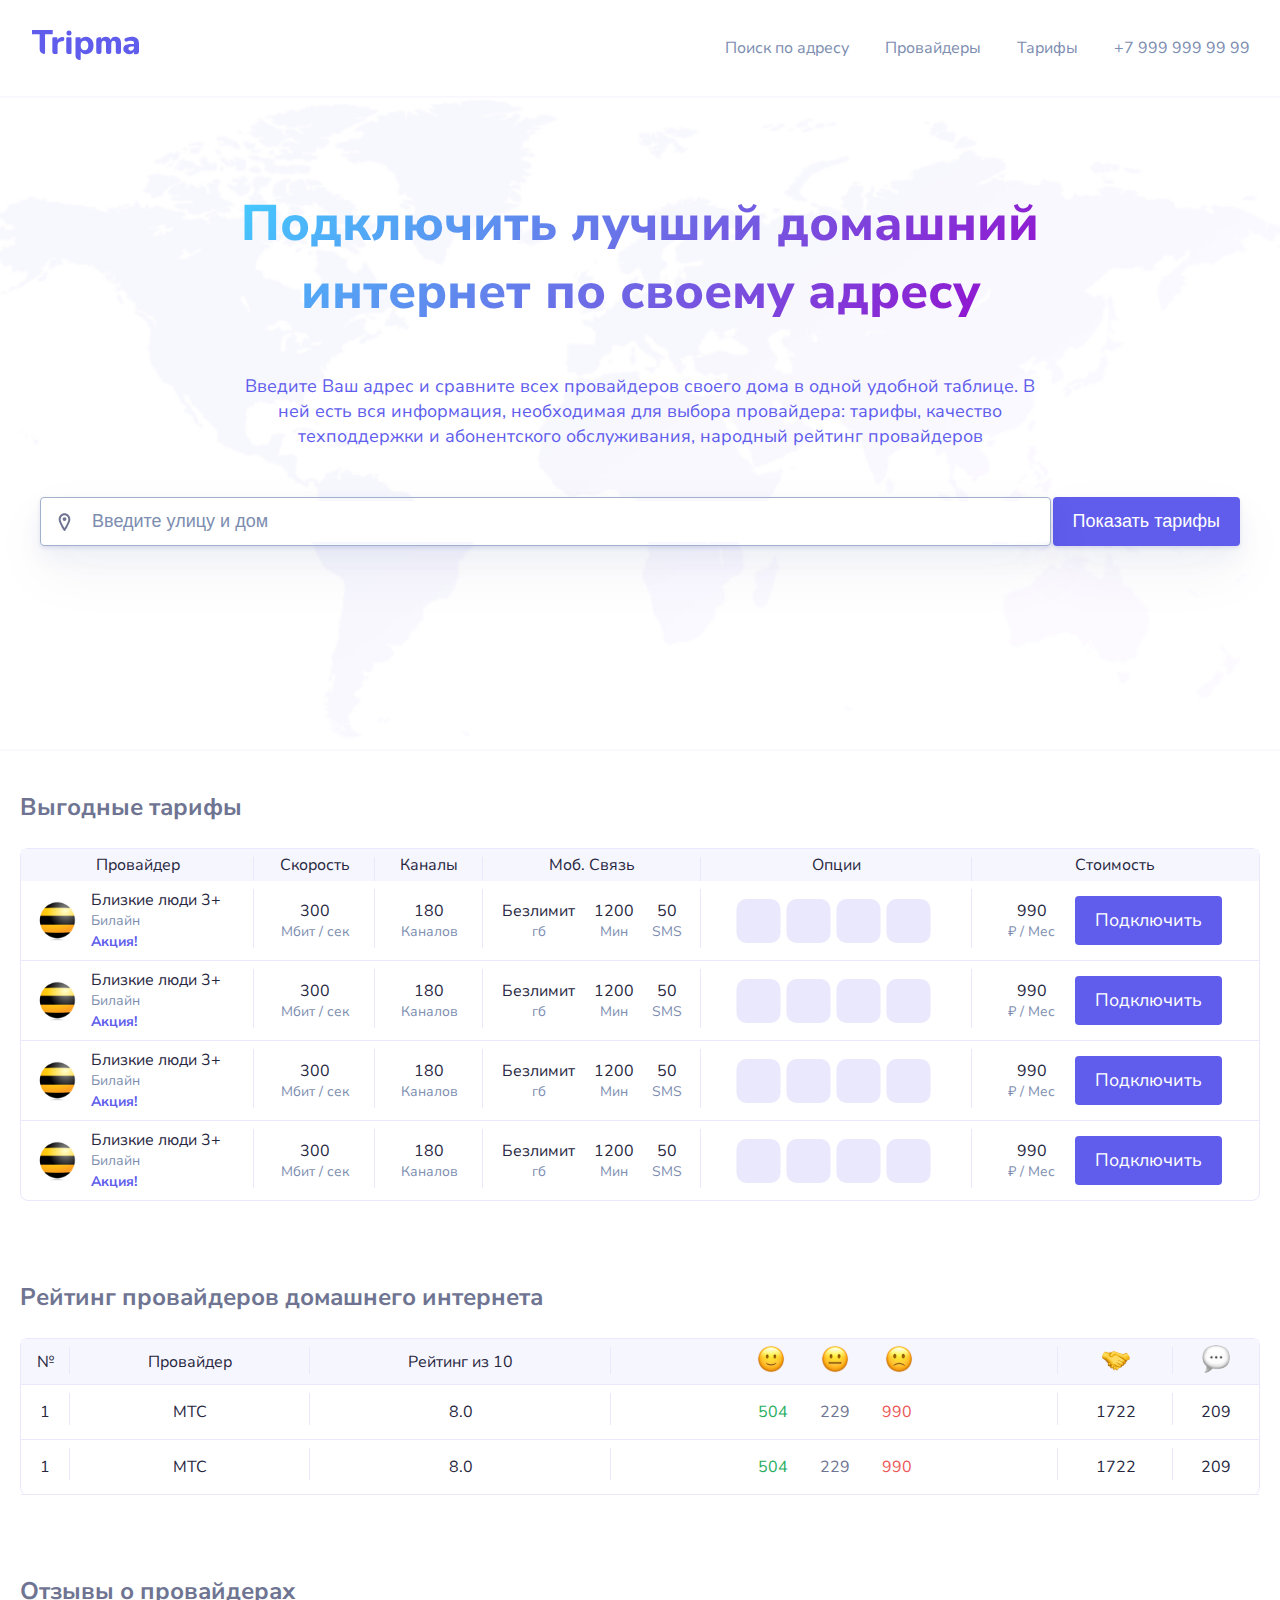
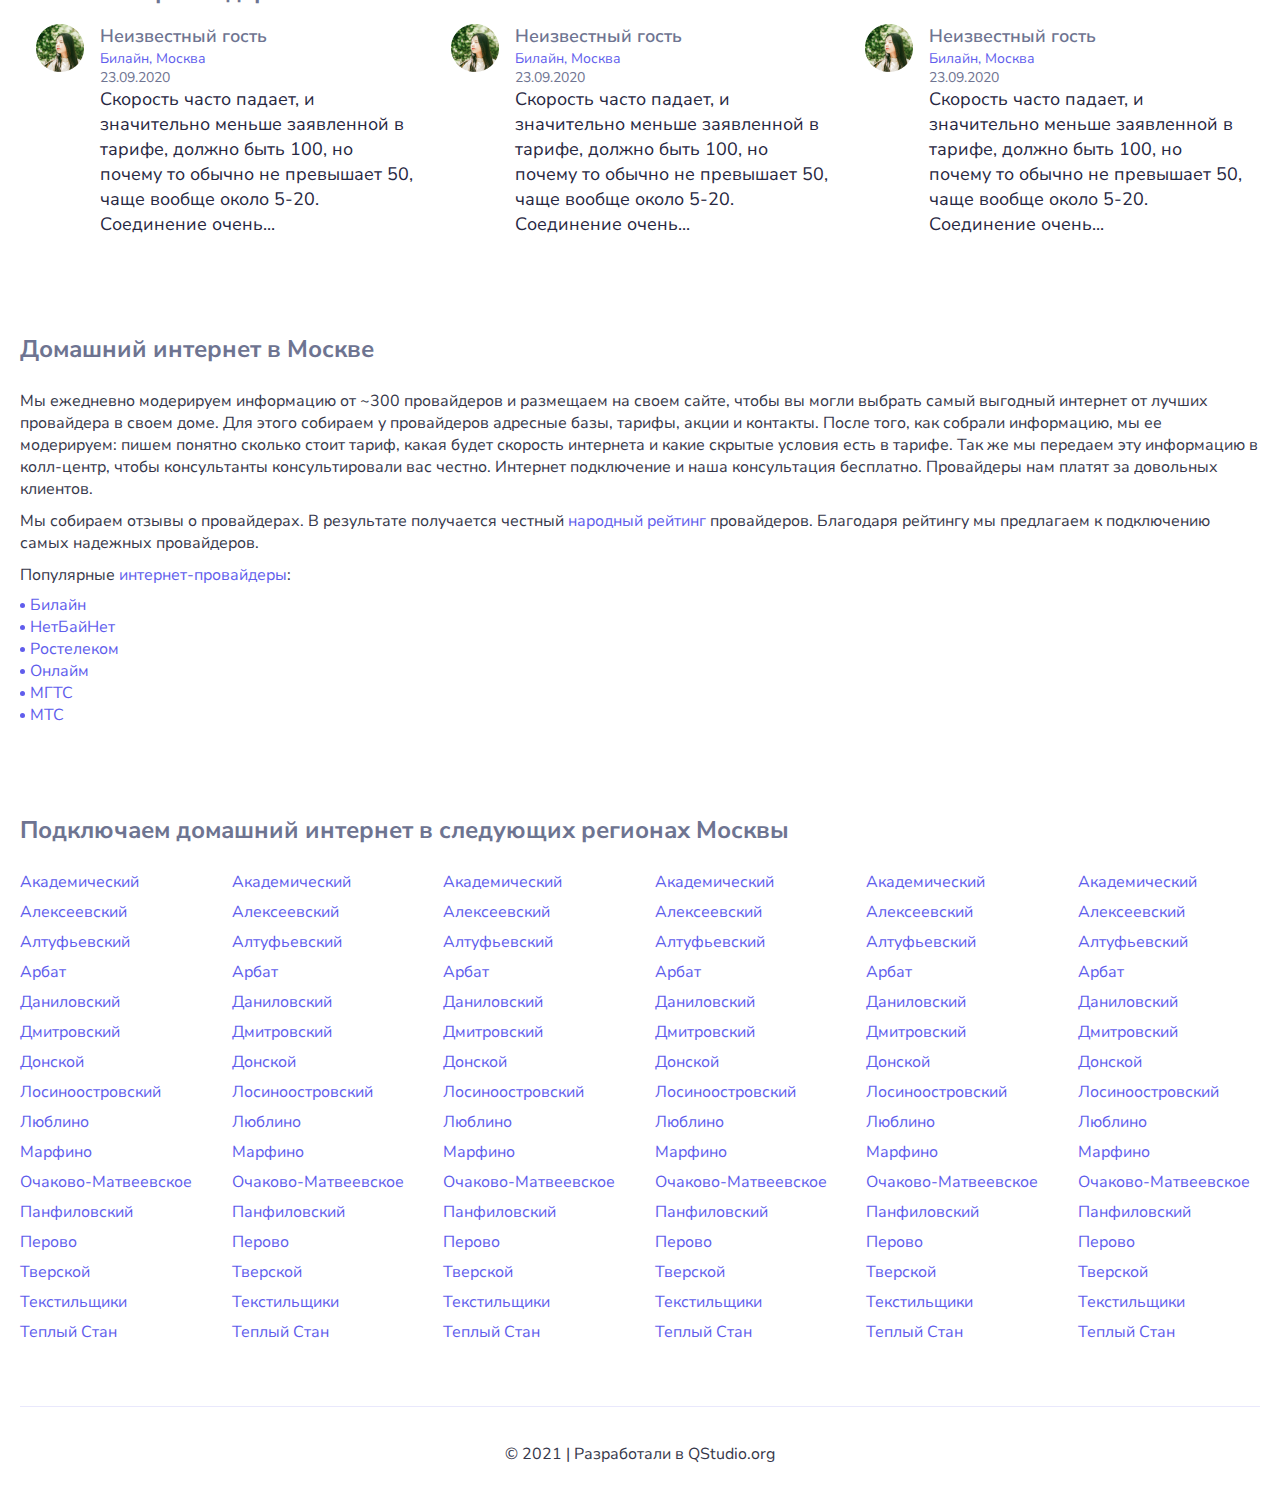
==== commit 078fba2c: "Add files via upload" ====
--- a/index.html
+++ b/index.html
@@ -5,7 +5,7 @@
   <meta charset="UTF-8">
   <meta http-equiv="X-UA-Compatible" content="IE=edge">
   <meta name="viewport" content="width=device-width,initial-scale=1">
-  <title>Tripma</title>
+  <title>Главная</title>
   <link rel="stylesheet" href="css/style.min.css">
   <link href="https://fonts.googleapis.com/css2?family=Nunito+Sans:wght@400;600;700;800&display=swap" rel="stylesheet">
 </head>
@@ -58,6 +58,7 @@
             <label class="search__wrapper search__street">
               <img class="search__img" src="./img/searchForm/location.svg" alt="">
               <input list="street" class="form__input search__input" placeholder="Введите улицу и дом">
+              <span class="search__error"></span>
               <datalist id="street">
                 <option value="Chocolate">
                 </option>
@@ -96,7 +97,7 @@
             </thead>
             <tbody class="table__body">
               <tr class="table__string">
-                <td class="table__item">
+                <td class="table__item table__provider-block">
                   <div class="table__provider table__wrapper">
                     <img class="table__img" src="./img/home/Logo.svg" alt="Logo">
                     <div class="table__right">
@@ -118,7 +119,7 @@
                     <p class="table__subtitle">Каналов</p>
                   </div>
                 </td>
-                <td class="table__item">
+                <td class="table__item table__mobile-block">
                   <div class="table__mobile table__wrapper">
                     <div class="table__elem">
                       <span class="table__title">Безлимит</span>
@@ -134,7 +135,7 @@
                     </div>
                   </div>
                 </td>
-                <td class="table__item">
+                <td class="table__item table__option-block">
                   <div class="table__wrapper table__option">
                     <img class="table__option-item" src="./img/home/icon.svg" alt="icon.svg">
                     <img class="table__option-item" src="./img/home/icon.svg" alt="icon.svg">
@@ -142,18 +143,18 @@
                     <img class="table__option-item" src="./img/home/icon.svg" alt="icon.svg">
                   </div>
                 </td>
-                <td class="table__item">
+                <td class="table__item table__price-block">
                   <div class="table__wrapper table__price">
                     <div class="table__left">
                       <span class="table__title">990</span>
                       <p class="table__subtitle">₽ / Мес</p>
                     </div>
-                    <a href="#" class="table__btn btn">Подключить</a>
+                    <a href="./tariffs.html" class="table__btn btn">Подключить</a>
                   </div>
                 </td>
               </tr>
               <tr class="table__string">
-                <td class="table__item">
+                <td class="table__item table__provider-block">
                   <div class="table__provider table__wrapper">
                     <img class="table__img" src="./img/home/Logo.svg" alt="Logo">
                     <div class="table__right">
@@ -175,7 +176,7 @@
                     <p class="table__subtitle">Каналов</p>
                   </div>
                 </td>
-                <td class="table__item">
+                <td class="table__item table__mobile-block">
                   <div class="table__mobile table__wrapper">
                     <div class="table__elem">
                       <span class="table__title">Безлимит</span>
@@ -191,7 +192,7 @@
                     </div>
                   </div>
                 </td>
-                <td class="table__item">
+                <td class="table__item table__option-block">
                   <div class="table__wrapper table__option">
                     <img class="table__option-item" src="./img/home/icon.svg" alt="icon.svg">
                     <img class="table__option-item" src="./img/home/icon.svg" alt="icon.svg">
@@ -199,18 +200,18 @@
                     <img class="table__option-item" src="./img/home/icon.svg" alt="icon.svg">
                   </div>
                 </td>
-                <td class="table__item">
+                <td class="table__item table__price-block">
                   <div class="table__wrapper table__price">
                     <div class="table__left">
                       <span class="table__title">990</span>
                       <p class="table__subtitle">₽ / Мес</p>
                     </div>
-                    <a href="#" class="table__btn btn">Подключить</a>
+                    <a href="./tariffs.html" class="table__btn btn">Подключить</a>
                   </div>
                 </td>
               </tr>
               <tr class="table__string">
-                <td class="table__item">
+                <td class="table__item table__provider-block">
                   <div class="table__provider table__wrapper">
                     <img class="table__img" src="./img/home/Logo.svg" alt="Logo">
                     <div class="table__right">
@@ -232,7 +233,7 @@
                     <p class="table__subtitle">Каналов</p>
                   </div>
                 </td>
-                <td class="table__item">
+                <td class="table__item table__mobile-block">
                   <div class="table__mobile table__wrapper">
                     <div class="table__elem">
                       <span class="table__title">Безлимит</span>
@@ -248,7 +249,7 @@
                     </div>
                   </div>
                 </td>
-                <td class="table__item">
+                <td class="table__item table__option-block">
                   <div class="table__wrapper table__option">
                     <img class="table__option-item" src="./img/home/icon.svg" alt="icon.svg">
                     <img class="table__option-item" src="./img/home/icon.svg" alt="icon.svg">
@@ -256,13 +257,70 @@
                     <img class="table__option-item" src="./img/home/icon.svg" alt="icon.svg">
                   </div>
                 </td>
-                <td class="table__item">
+                <td class="table__item table__price-block">
                   <div class="table__wrapper table__price">
                     <div class="table__left">
                       <span class="table__title">990</span>
                       <p class="table__subtitle">₽ / Мес</p>
                     </div>
-                    <a href="#" class="table__btn btn">Подключить</a>
+                    <a href="./tariffs.html" class="table__btn btn">Подключить</a>
+                  </div>
+                </td>
+              </tr>
+              <tr class="table__string">
+                <td class="table__item table__provider-block">
+                  <div class="table__provider table__wrapper">
+                    <img class="table__img" src="./img/home/Logo.svg" alt="Logo">
+                    <div class="table__right">
+                      <span class="table__title table__provider-title">Близкие люди 3+</span>
+                      <p class="table__subtitle">Билайн</p>
+                      <span class="table__stock">Акция!</span>
+                    </div>
+                  </div>
+                </td>
+                <td class="table__item">
+                  <div class="table__speed">
+                    <span class="table__title">300</span>
+                    <p class="table__subtitle">Мбит / сек</p>
+                  </div>
+                </td>
+                <td class="table__item table__example">
+                  <div class="table__channel">
+                    <span class="table__title">180</span>
+                    <p class="table__subtitle">Каналов</p>
+                  </div>
+                </td>
+                <td class="table__item table__mobile-block">
+                  <div class="table__mobile table__wrapper">
+                    <div class="table__elem">
+                      <span class="table__title">Безлимит</span>
+                      <p class="table__subtitle">гб</p>
+                    </div>
+                    <div class="table__elem">
+                      <span class="table__title">1200</span>
+                      <p class="table__subtitle">Мин</p>
+                    </div>
+                    <div class="table__elem">
+                      <span class="table__title">50</span>
+                      <p class="table__subtitle">SMS</p>
+                    </div>
+                  </div>
+                </td>
+                <td class="table__item table__option-block">
+                  <div class="table__wrapper table__option">
+                    <img class="table__option-item" src="./img/home/icon.svg" alt="icon.svg">
+                    <img class="table__option-item" src="./img/home/icon.svg" alt="icon.svg">
+                    <img class="table__option-item" src="./img/home/icon.svg" alt="icon.svg">
+                    <img class="table__option-item" src="./img/home/icon.svg" alt="icon.svg">
+                  </div>
+                </td>
+                <td class="table__item table__price-block">
+                  <div class="table__wrapper table__price">
+                    <div class="table__left">
+                      <span class="table__title">990</span>
+                      <p class="table__subtitle">₽ / Мес</p>
+                    </div>
+                    <a href="./tariffs.html" class="table__btn btn">Подключить</a>
                   </div>
                 </td>
               </tr>
@@ -280,20 +338,22 @@
           <div class="rating__overflow">
             <table class="rating">
               <thead class="rating__head">
-                <th class="rating__title table__item">№</th>
-                <th class="rating__title table__item">Провайдер</th>
-                <th class="rating__title table__item rating__rating">Рейтинг из 10</th>
-                <th class="rating__title table__item">
-                  <img class="rating__icon rating__wrapper-item" src="./img/home/icon1.svg" alt="icon1">
-                  <img class="rating__icon rating__wrapper-item" src="./img/home/icon2.svg" alt="icon2">
-                  <img class="rating__icon rating__wrapper-item" src="./img/home/icon3.svg" alt="icon3">
-                </th>
-                <th class="rating__title table__item">
-                  <img class="rating__icon" src="./img/home/icon4.svg" alt="icon4">
-                </th>
-                <th class="rating__title table__item">
-                  <img class="rating__icon" src="./img/home/icon5.svg" alt="icon5">
-                </th>
+                <tr class="rating__head">
+                  <th class="rating__title">№</th>
+                  <th class="rating__title">Провайдер</th>
+                  <th class="rating__title rating__rating">Рейтинг из 10</th>
+                  <th class="rating__title">
+                    <img class="rating__icon rating__wrapper-item" src="./img/home/icon1.svg" alt="icon1">
+                    <img class="rating__icon rating__wrapper-item" src="./img/home/icon2.svg" alt="icon2">
+                    <img class="rating__icon rating__wrapper-item" src="./img/home/icon3.svg" alt="icon3">
+                  </th>
+                  <th class="rating__title">
+                    <img class="rating__icon" src="./img/home/icon4.svg" alt="icon4">
+                  </th>
+                  <th class="rating__title">
+                    <img class="rating__icon" src="./img/home/icon5.svg" alt="icon5">
+                  </th>
+                </tr>
               </thead>
               <tbody class="rating-block">
                 <tr class="rating__string">
--- a/css/style.min.css
+++ b/css/style.min.css
@@ -1 +1 @@
-/*! normalize.css v8.0.1 | MIT License | github.com/necolas/normalize.css */html{line-height:1.15;-webkit-text-size-adjust:100%}body{margin:0}main{display:block}h1{font-size:2em;margin:.67em 0}hr{-webkit-box-sizing:content-box;box-sizing:content-box;height:0;overflow:visible}pre{font:1em monospace,monospace}a{background:0 0}abbr[title]{border-bottom:none;text-decoration:underline;-webkit-text-decoration:underline dotted;text-decoration:underline dotted}b,strong{font-weight:bolder}code,kbd,samp{font:1em monospace,monospace}small{font-size:80%}sub,sup{font-size:75%;line-height:0;position:relative;vertical-align:baseline}sub{bottom:-.25em}sup{top:-.5em}img{border-style:none}button,input,optgroup,select,textarea{font:100%/1.15 inherit;margin:0}button,input{overflow:visible}button,select{text-transform:none}[type=button],[type=reset],[type=submit],button{-webkit-appearance:button}[type=button]::-moz-focus-inner,[type=reset]::-moz-focus-inner,[type=submit]::-moz-focus-inner,button::-moz-focus-inner{border-style:none;padding:0}[type=button]:-moz-focusring,[type=reset]:-moz-focusring,[type=submit]:-moz-focusring,button:-moz-focusring{outline:1px dotted ButtonText}fieldset{padding:.35em .75em .625em}legend{-webkit-box-sizing:border-box;box-sizing:border-box;color:inherit;display:table;max-width:100%;padding:0;white-space:normal}progress{vertical-align:baseline}textarea{overflow:auto}[type=checkbox],[type=radio]{-webkit-box-sizing:border-box;box-sizing:border-box;padding:0}[type=number]::-webkit-inner-spin-button,[type=number]::-webkit-outer-spin-button{height:auto}[type=search]{-webkit-appearance:textfield;outline-offset:-2px}[type=search]::-webkit-search-decoration{-webkit-appearance:none}::-webkit-file-upload-button{-webkit-appearance:button;font:inherit}details{display:block}summary{display:list-item}template{display:none}[hidden]{display:none}*{margin:0;padding:0;-webkit-box-sizing:border-box;box-sizing:border-box}body{font:normal normal 16px/22px Nunito Sans;color:#36374a;background:#fff}h1,h2,h3,h4,h5,h6,li,ul{padding:0;margin:0}li,ul{list-style:none;padding:0;margin:0}a{display:block;padding:0;margin:0;text-decoration:none;color:#000}.show{display:block!important}.active{color:#fafafa!important;background:#605dec!important}button,input,select{border:none;outline:0;color:#7c8db0}button :active,button :focus,button :hover,input :active,input :focus,input :hover,select :active,select :focus,select :hover{outline:0;border:none}button::-webkit-calendar-picker-indicator,input::-webkit-calendar-picker-indicator,select::-webkit-calendar-picker-indicator{display:none!important}.container{max-width:1312px;margin:0 auto;padding:0 6px}.btn{display:inline-block;padding:12px 20px;background:#605dec;border-radius:4px;font-style:normal;font-weight:400;font-size:18px;line-height:25px;color:#fff}.section{padding-top:40px;padding-bottom:40px}.section__list{display:-webkit-box;display:-ms-flexbox;display:flex;-ms-flex-wrap:wrap;flex-wrap:wrap;-webkit-box-pack:justify;-ms-flex-pack:justify;justify-content:space-between}@media screen and (max-width:1250px){.section__list{-webkit-box-pack:space-evenly;-ms-flex-pack:space-evenly;justify-content:space-evenly}}@media screen and (max-width:900px){.section__list .section__list{-webkit-box-orient:vertical;-webkit-box-direction:normal;-ms-flex-direction:column;flex-direction:column;-webkit-box-pack:center;-ms-flex-pack:center;justify-content:center}}.section__item{margin-bottom:40px;max-width:411px;display:-webkit-box;display:-ms-flexbox;display:flex;-webkit-box-orient:vertical;-webkit-box-direction:normal;-ms-flex-direction:column;flex-direction:column;-webkit-box-shadow:0 2px 4px rgba(28,5,77,.1),0 12px 32px rgba(0,0,0,.05);box-shadow:0 2px 4px rgba(28,5,77,.1),0 12px 32px rgba(0,0,0,.05);border-radius:12px}.section__item-footer{padding:16px 24px}@media screen and (max-width:430px){.section__item{width:100%}}.section__top{display:-webkit-box;display:-ms-flexbox;display:flex;-webkit-box-pack:justify;-ms-flex-pack:justify;justify-content:space-between;-webkit-box-align:center;-ms-flex-align:center;align-items:center;margin-bottom:24px}.section__close{font-size:24px;line-height:33px;color:#a1b0cc;display:-webkit-box;display:-ms-flexbox;display:flex;-webkit-box-align:center;-ms-flex-align:center;align-items:center;-ms-flex-line-pack:center;align-content:center}@media screen and (max-width:500px){.section__close{font-size:15px}}.section__img{border-top-right-radius:12px;border-top-left-radius:12px}.section__title{font-weight:700;font-size:24px;line-height:33px;color:#6e7491}@media screen and (max-width:500px){.section__title{font-size:15px}}.section__info{display:-webkit-box;display:-ms-flexbox;display:flex;-webkit-box-pack:justify;-ms-flex-pack:justify;justify-content:space-between}.section__city{color:#6e7491;font-weight:600;font-size:18px;line-height:25px;margin-bottom:4px}.section__city span{color:#605dec}.section__price{font-weight:600;font-size:18px;line-height:25px}.section__text{font-size:16px;line-height:22px}.section__text-title{margin-top:10px}.section__text-link{color:#605dec;display:inline}.section__text-main{margin-top:30px}.section__variant{list-style:disc;margin-top:8px;margin-bottom:8px}.section__variant-item{display:-webkit-box;display:-ms-flexbox;display:flex;-webkit-box-align:center;-ms-flex-align:center;align-items:center}.section__variant-point{background:#36374a;width:5px;height:5px;border-radius:50%;margin-right:10px}.section__variant-pointBlue{background:#605dec}.section__variant-link{list-style:disc;color:#605dec}.section__contact{display:-webkit-box;display:-ms-flexbox;display:flex;-webkit-box-pack:justify;-ms-flex-pack:justify;justify-content:space-between;-ms-flex-wrap:wrap;flex-wrap:wrap}.section__contact-item{display:-webkit-box;display:-ms-flexbox;display:flex;-webkit-box-orient:vertical;-webkit-box-direction:normal;-ms-flex-direction:column;flex-direction:column;margin-bottom:15px}.section__contact-title{font-weight:400;font-size:16px;line-height:22px;color:#36374a}.section__contact-link{font-weight:700;font-size:16px;line-height:22px;color:#605dec}.form__input{font-size:18px;line-height:25px;padding:8px 12px;background:#fff;border:1px solid #a1b0cc;border-radius:4px;color:#000}.form__input::-webkit-input-placeholder{color:#7c8db0}.form__input::-moz-placeholder{color:#7c8db0}.form__input:-ms-input-placeholder{color:#7c8db0}.form__input::-ms-input-placeholder{color:#7c8db0}.form__input::placeholder{color:#7c8db0}.form__btn{border:1px solid #605dec;-webkit-box-sizing:border-box;box-sizing:border-box;border-radius:4px;padding:12px 20px;text-align:center;margin-bottom:12px}.form__btn:last-child{margin-bottom:0}.form__btn span{font-size:18px;line-height:25px;color:#605dec}.content__top{display:-webkit-box;display:-ms-flexbox;display:flex;-webkit-box-pack:justify;-ms-flex-pack:justify;justify-content:space-between}@media screen and (max-width:1340px){.content__top{-webkit-box-orient:vertical;-webkit-box-direction:normal;-ms-flex-direction:column;flex-direction:column;-webkit-box-pack:center;-ms-flex-pack:center;justify-content:center}}@media screen and (max-width:680px){.section__contact{padding-left:45px;-webkit-box-orient:vertical;-webkit-box-direction:normal;-ms-flex-direction:column;flex-direction:column;-webkit-box-pack:center;-ms-flex-pack:center;justify-content:center}.section__contact-item{display:block}}.header{padding:18px 0}.header__container{max-width:1440px}.header-block{display:-webkit-box;display:-ms-flexbox;display:flex;-webkit-box-pack:justify;-ms-flex-pack:justify;justify-content:space-between;-webkit-box-align:center;-ms-flex-align:center;align-items:center}.header__right{position:relative;display:-webkit-box;display:-ms-flexbox;display:flex;-webkit-box-align:center;-ms-flex-align:center;align-items:center}.header__close{width:25px;height:25px;display:none}.header__btn{font-size:16px;margin-left:16px}.header__menu{width:25px;height:25px;display:none;cursor:pointer}.nav__list{display:-webkit-box;display:-ms-flexbox;display:flex}.nav__link{cursor:pointer;padding:10px;margin-right:16px}.nav__link a{color:#7c8db0}.nav__link a:hover{color:#605dec}.nav__link:last-child{margin-right:0}.show{display:-webkit-box!important;display:-ms-flexbox!important;display:flex!important}@media screen and (max-width:740px){.header__menu{display:block}.header__close{display:block;margin-left:auto}.nav{padding:5px;-webkit-box-orient:vertical;-webkit-box-direction:normal;-ms-flex-direction:column;flex-direction:column;-webkit-box-pack:center;-ms-flex-pack:center;justify-content:center;border:1px solid #e9e8fc;min-width:200px;display:none;position:absolute;top:0;right:0;background-color:#fff;border-radius:4px}.nav__list{display:-webkit-box;display:-ms-flexbox;display:flex;-webkit-box-orient:vertical;-webkit-box-direction:normal;-ms-flex-direction:column;flex-direction:column;-webkit-box-pack:center;-ms-flex-pack:center;justify-content:center}.nav__link{text-align:center;cursor:pointer;padding:10px;margin-right:0}.nav__link a{color:#7c8db0}.nav__link:last-child{margin-right:0}}.hero{background:url(../img/hero/bg.png) no-repeat center;padding-top:94px;padding-bottom:245px}@media screen and (max-width:700px){.hero{padding-top:40px;padding-bottom:60px}}.hero-block{display:-webkit-box;display:-ms-flexbox;display:flex;-webkit-box-orient:vertical;-webkit-box-direction:normal;-ms-flex-direction:column;flex-direction:column;-webkit-box-align:center;-ms-flex-align:center;align-items:center;text-align:center}.hero__title{background:-o-linear-gradient(315deg,#43cbff 0,#9708cc 100%);background:linear-gradient(135deg,#43cbff 0,#9708cc 100%);color:#605dec;-webkit-background-clip:text;-webkit-text-fill-color:transparent;max-width:800px;font-weight:800;font-size:50px;line-height:68px}.hero__subtitle{margin-top:48px;margin-bottom:48px;max-width:800px;font-weight:400;font-size:18px;line-height:25px;color:#605dec}.search{max-width:1200px;display:-webkit-box;display:-ms-flexbox;display:flex;border-radius:4px;width:100%}.search__wrapper{padding-left:8px;position:relative;border:1px solid #a1b0cc;-webkit-box-shadow:0 2px 4px rgba(7,4,146,.1),0 24px 60px rgba(6,47,125,.05),0 12px 24px rgba(27,59,119,.05);box-shadow:0 2px 4px rgba(7,4,146,.1),0 24px 60px rgba(6,47,125,.05),0 12px 24px rgba(27,59,119,.05);border-radius:4px;display:-webkit-box;display:-ms-flexbox;display:flex;-webkit-box-align:center;-ms-flex-align:center;align-items:center}.search__street{width:100%;display:-webkit-box;display:-ms-flexbox;display:flex;-webkit-box-pack:justify;-ms-flex-pack:justify;justify-content:space-between}.search__home{width:252px}.search__type{width:200px}.search__input{border:none;width:100%}.search__btn{-webkit-box-shadow:0 2px 4px rgba(7,4,146,.1),0 24px 60px rgba(6,47,125,.05),0 12px 24px rgba(27,59,119,.05);box-shadow:0 2px 4px rgba(7,4,146,.1),0 24px 60px rgba(6,47,125,.05),0 12px 24px rgba(27,59,119,.05)}.search__img{width:32px;height:32px}@media screen and (max-width:1210px){.search{display:-webkit-box;display:-ms-flexbox;display:flex;-webkit-box-orient:vertical;-webkit-box-direction:normal;-ms-flex-direction:column;flex-direction:column;width:80%}.search__wrapper{margin-bottom:5px}.search__home,.search__street,.search__type{width:100%}.search__btn{margin-top:15px;text-align:center}}@media screen and (max-width:900px){.search{display:-webkit-box;display:-ms-flexbox;display:flex;-webkit-box-orient:vertical;-webkit-box-direction:normal;-ms-flex-direction:column;flex-direction:column;width:80%}.search__wrapper{margin-bottom:5px}.search__btn{margin-top:15px;text-align:center}}@media screen and (max-width:570px){.hero__title{font-size:35px;line-height:45px}.hero__subtitle{font-size:15px}}.heroTable{padding-bottom:100px;background:url(../img/hero/bg.png) no-repeat center}.heroTable__desription{font-weight:600;font-size:32px;line-height:44px;color:#36374a;margin-top:20px;margin-bottom:20px}.heroTable__block{display:-webkit-box;display:-ms-flexbox;display:flex;-webkit-box-pack:center;-ms-flex-pack:center;justify-content:center}.heroTable__top{width:100%;max-width:1200px;display:-webkit-box;display:-ms-flexbox;display:flex;-webkit-box-orient:vertical;-webkit-box-direction:normal;-ms-flex-direction:column;flex-direction:column;-webkit-box-pack:start;-ms-flex-pack:start;justify-content:flex-start}.heroTable__subtitle{text-align:left;display:-webkit-box;display:-ms-flexbox;display:flex;font-weight:400;font-size:18px;line-height:25px;color:#605dec;margin-bottom:48px}.heroTable__title{background:-o-linear-gradient(315deg,#43cbff 0,#9708cc 100%);background:linear-gradient(135deg,#43cbff 0,#9708cc 100%);color:#605dec;display:block;font-weight:800;font-size:50px;line-height:68px;-webkit-background-clip:text;-webkit-text-fill-color:transparent}.heroTable__link{font-weight:400;font-size:18px;line-height:25px;color:#605dec;margin-right:5px;margin-left:5px;margin-bottom:5px}.heroTable__link:first-child{margin-left:0}.heroTable__link:last-child{margin-right:0}.heroTable__contact{margin-top:20px}.heroTable__contact-item{display:-webkit-box;display:-ms-flexbox;display:flex}.heroTable__contact-text{font-weight:400;font-size:18px;line-height:25px;color:#36374a}.heroTable__contact-tel{margin-left:5px;color:#605dec;font-weight:400;font-size:18px;line-height:25px}@media screen and (max-width:600px){.heroTable__link{font-size:15px}.heroTable__title{font-size:28px}}.table{border-radius:8px;border:1px solid #e9e8fc}.table-block{border-collapse:collapse;width:100%}.table__head{border-collapse:collapse;background:#f6f6fe}.table__head-item{font-weight:400;font-size:16px;line-height:22px;color:#27273f;border-bottom:none!important;padding:5px 0!important}.table__string{margin-top:8px;width:100%}.table__string:last-child .table__item{border-bottom:none;padding-bottom:0}.table__item{position:relative;margin-top:8px;padding:8px 19px 16px 19px;border-bottom:1px solid #e9e8fc}.table__item:first-child{padding-left:16px}.table__item:last-child{border-right:0}.table__item:last-child::before{display:none}.table__item::before{position:absolute;right:0;top:8px;content:"";height:75%;background:#e9e8fc;width:1px}.table__title,.table__top{font-weight:400;font-size:16px;line-height:22px;color:#27273f}.table__subtitle{font-weight:400;font-size:14px;line-height:19px;color:#7c8db0}.table__wrapper{display:-webkit-box;display:-ms-flexbox;display:flex;-webkit-box-pack:center;-ms-flex-pack:center;justify-content:center}.table__provider{display:-webkit-box;display:-ms-flexbox;display:flex;-webkit-box-pack:start;-ms-flex-pack:start;justify-content:flex-start;max-width:250px;-webkit-box-align:center;-ms-flex-align:center;align-items:center}.table__provider-heading{text-align:center!important;width:100%}.table__channel,.table__mobile,.table__option,.table__price,.table__speed{text-align:center}.table__price{display:-webkit-box;display:-ms-flexbox;display:flex;-webkit-box-orient:horizontal;-webkit-box-direction:normal;-ms-flex-direction:row;flex-direction:row;-webkit-box-align:center;-ms-flex-align:center;align-items:center;-webkit-box-pack:center;-ms-flex-pack:center;justify-content:center}.table__mobile{display:-webkit-box;display:-ms-flexbox;display:flex;-webkit-box-pack:justify;-ms-flex-pack:justify;justify-content:space-between}.table__option-item{margin-right:5px}.table__option-item:last-child{margin-right:5px}.table__left{margin-right:20px;text-align:center;display:-webkit-box;display:-ms-flexbox;display:flex;-webkit-box-align:center;-ms-flex-align:center;align-items:center;-webkit-box-orient:vertical;-webkit-box-direction:normal;-ms-flex-direction:column;flex-direction:column}.table__img{margin-right:24px;width:40px;height:40px}.table__elem{text-align:center;margin-right:5px}.table__elem:last-child{margin-right:0}.table__right{text-align:left}.table__stock{font-weight:700;font-size:14px;line-height:19px;color:#605dec}.table__all{margin-top:20px;width:100%;font-weight:400;font-size:18px;line-height:25px;color:#407aea;text-align:center;display:block}@media screen and (max-width:1200px){.table-block{width:100%;border-radius:8px;border:1px solid #e9e8fc;padding:10px}.table__string{margin-bottom:24px;width:100%}.table__string:last-child .table__item{border-bottom:none;padding-bottom:0}.table__title,.table__top{font-size:13px}.table__item{position:relative;margin-top:8px;padding:8px 8px 16px 8px;border-bottom:1px solid #e9e8fc}}@media screen and (max-width:955px){.table__head{display:none}.table-block{display:-webkit-box;display:-ms-flexbox;display:flex;-webkit-box-orient:vertical;-webkit-box-direction:normal;-ms-flex-direction:column;flex-direction:column;padding:0;border:none}.table__body{display:-webkit-box;display:-ms-flexbox;display:flex;-ms-flex-pack:distribute;justify-content:space-around;-ms-flex-line-pack:center;align-content:center;-ms-flex-wrap:wrap;flex-wrap:wrap}.table__string{padding:10px 20px;border:1px solid #e9e8fc;border-radius:6px;display:-webkit-box;display:-ms-flexbox;display:flex;-ms-flex-wrap:wrap;flex-wrap:wrap;max-width:335px;-webkit-box-pack:justify;-ms-flex-pack:justify;justify-content:space-between}.table__item{margin-top:0;border-bottom:none;padding:10px 0}.table__item::before{display:none}.table__title{font-weight:400;font-size:16px;line-height:22px}.table__subtitle{font-weight:400;font-size:14px;line-height:19px;color:#7c8db0}.table__provider{width:250px;max-width:280px;display:-webkit-box;display:-ms-flexbox;display:flex}.table__provider-title{font-size:16px;text-align:center}.table__right{text-align:center}.table__img{margin-right:35px}.table__mobile{width:310px;display:-webkit-box;display:-ms-flexbox;display:flex;-webkit-box-pack:justify;-ms-flex-pack:justify;justify-content:space-between}.table__elem{width:80px}.table__option{width:290px;display:-webkit-box;display:-ms-flexbox;display:flex;-webkit-box-pack:space-evenly;-ms-flex-pack:space-evenly;justify-content:space-evenly}.table__price{width:290px;display:-webkit-box;display:-ms-flexbox;display:flex;-webkit-box-pack:center;-ms-flex-pack:center;justify-content:center}.table__left{margin-right:25px}}@media screen and (max-width:400px){.table{border:none}.table__string{padding:8px 6px}.table__mobile{width:270px}.table__option{width:270px}.table__price{width:270px}}.rating{width:100%;border-radius:8px;border:1px solid #e9e8fc;border-bottom:none}.rating__head{padding:0}.rating__title{padding-top:5px;padding-bottom:5px;font-weight:400;font-size:16px;line-height:22px;color:#27273f}.rating__item{position:relative;padding:16px 0;text-align:center;font-weight:400;font-size:16px;line-height:22px;color:#27273f;border-bottom:1px solid #e9e8fc}.rating__item::before{position:absolute;right:0;top:8px;content:"";height:60%;background:#e9e8fc;width:1px}.rating__item:first-child{padding-left:0}.rating__item:last-child{border-right:0;padding-right:0}.rating__item:last-child::before{display:none}.rating__wrapper{display:-webkit-box;display:-ms-flexbox;display:flex;-webkit-box-pack:center;-ms-flex-pack:center;justify-content:center}.rating__wrapper-item{margin-right:32px}.rating__wrapper-item:last-child{margin-right:0}.rating__wrapper-green{color:#27ae60}.rating__wrapper-black{color:#6e7491}.rating__wrapper-red{color:#eb5757}@media screen and (max-width:840px){.rating{width:777px}.rating__overflow{width:100%;overflow-x:scroll}}.filter{padding-top:0}.filter-block{display:-webkit-box;display:-ms-flexbox;display:flex;-ms-flex-line-pack:center;align-content:center;-webkit-box-align:center;-ms-flex-align:center;align-items:center;-ms-flex-wrap:wrap;flex-wrap:wrap}.filter__button{border:1px solid #605dec;border-radius:4px;font-weight:400;font-size:16px;line-height:22px;color:#605dec;background:#fff;margin-right:16px;margin-bottom:24px}.filter__option{margin-right:16px}.select{margin-top:24px;margin-bottom:48px;display:-webkit-box;display:-ms-flexbox;display:flex;max-width:704px;-ms-flex-wrap:wrap;flex-wrap:wrap}.select__item{padding:8px 34px 8px 16px;color:#27273f;font-weight:400;font-size:16px;line-height:22px;border:1px solid #cbd4e6;border-radius:4px;margin-right:24px;-webkit-appearance:none;-moz-appearance:none;appearance:none;overflow:hidden;background:url(../img/select.png) no-repeat;background-position:bottom 10px right 12px}.select__item-provider{color:#605dec;border:1px solid #cbd4e6;border-radius:4px;margin-bottom:15px;font-weight:400;font-size:16px;line-height:22px;background:url(../img/select.png) no-repeat;background-position:bottom 10px right 12px}.select__img{margin-left:4px;width:18px;height:18px}.select__list{-webkit-box-orient:vertical;-webkit-box-direction:normal;-ms-flex-direction:column;flex-direction:column;display:none;width:80%;background:#fff;left:0;bottom:calc(100% - 142px);position:absolute;max-width:250px;max-height:120px;overflow-y:scroll;border:1px solid #cbd4e6}.select__wrapper{max-width:120px;position:relative;display:inline}.select__option{display:-webkit-box;display:-ms-flexbox;display:flex;-webkit-box-align:center;-ms-flex-align:center;align-items:center}.select__checkbox{width:15px;height:15px;border:1px solid #000}#provider{max-width:230px;color:#27273f}#provider::-webkit-input-placeholder{color:#27273f}@media screen and (max-width:720px){.filter__button{width:100%}}@media screen and (max-width:490px){.select-block{-webkit-box-orient:vertical;-webkit-box-direction:normal;-ms-flex-direction:column;flex-direction:column}.select__item{margin-bottom:10px}}.providerList-block{display:-webkit-box;display:-ms-flexbox;display:flex;-webkit-box-orient:vertical;-webkit-box-direction:normal;-ms-flex-direction:column;flex-direction:column;-webkit-box-pack:center;-ms-flex-pack:center;justify-content:center}.providerList__item{border:1px solid #407aea;border-radius:8px;padding:20px;margin-bottom:24px}.providerList__item:last-child{margin-bottom:0}.providerList__top{display:-webkit-box;display:-ms-flexbox;display:flex;-webkit-box-pack:justify;-ms-flex-pack:justify;justify-content:space-between;-webkit-box-align:center;-ms-flex-align:center;align-items:center;margin-bottom:20px}.providerList__top-item:first-child{display:-webkit-box;display:-ms-flexbox;display:flex;-webkit-box-align:center;-ms-flex-align:center;align-items:center}.providerList__title{margin-left:24px}.providerList__link{text-align:right;-webkit-text-decoration-line:underline;text-decoration-line:underline;color:#407aea}@media screen and (max-width:460px){.providerList__item{padding:8px 3px}.providerList__title{font-size:14px;margin-left:8px}.providerList__link{font-size:12px}}.pagination{margin-top:24px;margin-bottom:40px}.pagination-block{display:-webkit-box;display:-ms-flexbox;display:flex;-webkit-box-pack:center;-ms-flex-pack:center;justify-content:center}.pagination__item{border:2px solid #605dec;background:#fff;color:#605dec;display:-webkit-box;display:-ms-flexbox;display:flex;-webkit-box-align:center;-ms-flex-align:center;align-items:center;margin-right:10px}.pagination__item:last-child{margin-right:0}.pagination__item img{width:10.97px;height:8.44px}.pagination__btn-right{-webkit-transform:rotate(180deg);-ms-transform:rotate(180deg);transform:rotate(180deg)}.cities-block{margin-top:24px;display:-webkit-box;display:-ms-flexbox;display:flex;-webkit-box-pack:justify;-ms-flex-pack:justify;justify-content:space-between;-ms-flex-wrap:wrap;flex-wrap:wrap}.cities__link{color:#605dec;font-weight:400;font-size:16px;line-height:22px}.cities__list{margin-bottom:15px;margin-right:10px}.cities__item{margin-bottom:8px}@media screen and (max-width:1040px){.cities-block{margin:auto;max-width:670px;-webkit-box-pack:center;-ms-flex-pack:center;justify-content:center}}.content{padding-top:60px}.address__list{display:-webkit-box;display:-ms-flexbox;display:flex;margin-bottom:60px}.address__item{margin-right:60px}.address__link{color:#605dec}.comment__title{text-align:center}.comment__color{color:#605dec}.comment__item{padding:16px;display:-webkit-box;display:-ms-flexbox;display:flex;max-width:411px}.comment__item-block{text-align:left}.comment__item-block:first-child{margin-right:16px}.comment__item-block:first-child img{width:48px;height:48px}.comment__list{display:-webkit-box;display:-ms-flexbox;display:flex;-webkit-box-pack:justify;-ms-flex-pack:justify;justify-content:space-between;-ms-flex-wrap:wrap;flex-wrap:wrap}@media screen and (max-width:1270px){.comment__list{-webkit-box-pack:space-evenly;-ms-flex-pack:space-evenly;justify-content:space-evenly}}.comment__name,.comment__subtitle,.comment__text{font-weight:600;font-size:18px;line-height:25px;color:#6e7491}.comment__subtitle{font-weight:400;font-size:14px;line-height:19px;color:#605dec}.comment__date{font-weight:400;font-size:14px;line-height:19px;color:#6e7491}.comment__text{font-weight:400;font-size:18px;line-height:25px;color:#27273f}.comment__link{color:#605dec}.comment__evaluation{margin-top:8px;margin-bottom:12px;display:-webkit-box;display:-ms-flexbox;display:flex;margin-left:-1px}.comment__star{display:-webkit-box;display:-ms-flexbox;display:flex;-ms-flex-line-pack:center;align-content:center}.comment__star img{width:24px;height:24px}.tariffs__block{display:-webkit-box;display:-ms-flexbox;display:flex;-webkit-box-pack:justify;-ms-flex-pack:justify;justify-content:space-between;-ms-flex-wrap:wrap;flex-wrap:wrap}.tariffs__block-item{display:-webkit-box;display:-ms-flexbox;display:flex;-webkit-box-orient:vertical;-webkit-box-direction:normal;-ms-flex-direction:column;flex-direction:column}.tariffs__date{margin-top:24px;font-weight:700;font-size:24px;line-height:33px;color:#6e7491}.tariffs__desription-block{margin-top:24px;display:-webkit-box;display:-ms-flexbox;display:flex;-webkit-box-pack:justify;-ms-flex-pack:justify;justify-content:space-between;-webkit-box-align:center;-ms-flex-align:center;align-items:center;padding:10px 20px;width:500px;border:1px solid #bcbaf7;border-radius:8px}.tariffs__desription-table{display:-webkit-box;display:-ms-flexbox;display:flex;-webkit-box-orient:vertical;-webkit-box-direction:normal;-ms-flex-direction:column;flex-direction:column;max-width:135px}.tariffs__desription-title{font-weight:700;font-size:16px;line-height:22px;color:#36374a}.tariffs__desription-stock{font-weight:700;font-size:16px;line-height:22px;color:#27ae60}.tariffs__desription-price{display:-webkit-box;display:-ms-flexbox;display:flex;-webkit-box-align:center;-ms-flex-align:center;align-items:center;-webkit-box-orient:horizontal;-webkit-box-direction:normal;-ms-flex-direction:row;flex-direction:row}.tariffs__desription-priceText{font-weight:400;font-size:48px;line-height:65px;color:#36374a;margin-right:10px}.tariffs__desription-line{width:100%;background:#7c8db0;border-radius:10px;height:1px}.tariffs__desription-a{font-weight:700;font-size:16px;line-height:22px;color:#7c8db0}.tariffs__desription-text{display:-webkit-box;display:-ms-flexbox;display:flex;-webkit-box-orient:vertical;-webkit-box-direction:normal;-ms-flex-direction:column;flex-direction:column}.tariffs__desription-subtitle{font-weight:400;font-size:16px;line-height:22px;color:#52556f}@media screen and (max-width:600px){.tariffs__desription-block{width:100%}}@media screen and (max-width:480px){.tariffs__desription-block{-webkit-box-orient:vertical;-webkit-box-direction:normal;-ms-flex-direction:column;flex-direction:column}.tariffs__desription-table{margin-bottom:20px;text-align:center}}.footer-block{border-top:1px solid #e9e8fc;text-align:center;padding-bottom:36px;padding-top:36px}+/*! normalize.css v8.0.1 | MIT License | github.com/necolas/normalize.css */html{line-height:1.15;-webkit-text-size-adjust:100%}body{margin:0}main{display:block}h1{font-size:2em;margin:.67em 0}hr{-webkit-box-sizing:content-box;box-sizing:content-box;height:0;overflow:visible}pre{font:1em monospace,monospace}a{background:0 0}abbr[title]{border-bottom:none;text-decoration:underline;-webkit-text-decoration:underline dotted;text-decoration:underline dotted}b,strong{font-weight:bolder}code,kbd,samp{font:1em monospace,monospace}small{font-size:80%}sub,sup{font-size:75%;line-height:0;position:relative;vertical-align:baseline}sub{bottom:-.25em}sup{top:-.5em}img{border-style:none}button,input,optgroup,select,textarea{font:100%/1.15 inherit;margin:0}button,input{overflow:visible}button,select{text-transform:none}[type=button],[type=reset],[type=submit],button{-webkit-appearance:button}[type=button]::-moz-focus-inner,[type=reset]::-moz-focus-inner,[type=submit]::-moz-focus-inner,button::-moz-focus-inner{border-style:none;padding:0}[type=button]:-moz-focusring,[type=reset]:-moz-focusring,[type=submit]:-moz-focusring,button:-moz-focusring{outline:1px dotted ButtonText}fieldset{padding:.35em .75em .625em}legend{-webkit-box-sizing:border-box;box-sizing:border-box;color:inherit;display:table;max-width:100%;padding:0;white-space:normal}progress{vertical-align:baseline}textarea{overflow:auto}[type=checkbox],[type=radio]{-webkit-box-sizing:border-box;box-sizing:border-box;padding:0}[type=number]::-webkit-inner-spin-button,[type=number]::-webkit-outer-spin-button{height:auto}[type=search]{-webkit-appearance:textfield;outline-offset:-2px}[type=search]::-webkit-search-decoration{-webkit-appearance:none}::-webkit-file-upload-button{-webkit-appearance:button;font:inherit}details{display:block}summary{display:list-item}template{display:none}[hidden]{display:none}*{margin:0;padding:0;-webkit-box-sizing:border-box;box-sizing:border-box}body{font:normal normal 16px/22px Nunito Sans;color:#36374a;background:#fff}h1,h2,h3,h4,h5,h6,li,ul{padding:0;margin:0}li,ul{list-style:none;padding:0;margin:0}a{display:block;padding:0;margin:0;text-decoration:none;color:#000}.show{display:block!important}.error{border-color:red!important}.active{color:#fafafa!important;background:#605dec!important}button,input,select{border:none;outline:0;color:#7c8db0}button :active,button :focus,button :hover,input :active,input :focus,input :hover,select :active,select :focus,select :hover{outline:0;border:none}button::-webkit-calendar-picker-indicator,input::-webkit-calendar-picker-indicator,select::-webkit-calendar-picker-indicator{display:none!important}.container{max-width:1312px;margin:0 auto;padding:0 20px}@media screen and (max-width:375px){.container{padding:0 14px}}.btn{display:inline-block;padding:12px 20px;background:#605dec;border-radius:4px;font-style:normal;font-weight:400;font-size:18px;line-height:25px;color:#fff}.section{padding-top:40px;padding-bottom:40px}.section__list{display:-webkit-box;display:-ms-flexbox;display:flex;-ms-flex-wrap:wrap;flex-wrap:wrap;-webkit-box-pack:justify;-ms-flex-pack:justify;justify-content:space-between}@media screen and (max-width:1250px){.section__list{-webkit-box-pack:space-evenly;-ms-flex-pack:space-evenly;justify-content:space-evenly}}@media screen and (max-width:900px){.section__list .section__list{-webkit-box-orient:vertical;-webkit-box-direction:normal;-ms-flex-direction:column;flex-direction:column;-webkit-box-pack:center;-ms-flex-pack:center;justify-content:center}}.section__item{margin-bottom:40px;max-width:411px;display:-webkit-box;display:-ms-flexbox;display:flex;-webkit-box-orient:vertical;-webkit-box-direction:normal;-ms-flex-direction:column;flex-direction:column;-webkit-box-shadow:0 2px 4px rgba(28,5,77,.1),0 12px 32px rgba(0,0,0,.05);box-shadow:0 2px 4px rgba(28,5,77,.1),0 12px 32px rgba(0,0,0,.05);border-radius:12px}.section__item-footer{padding:16px 24px}@media screen and (max-width:430px){.section__item{width:100%}}.section__top{display:-webkit-box;display:-ms-flexbox;display:flex;-webkit-box-pack:justify;-ms-flex-pack:justify;justify-content:space-between;-webkit-box-align:center;-ms-flex-align:center;align-items:center;margin-bottom:24px}.section__close{font-size:24px;line-height:33px;color:#a1b0cc;display:-webkit-box;display:-ms-flexbox;display:flex;-webkit-box-align:center;-ms-flex-align:center;align-items:center;-ms-flex-line-pack:center;align-content:center}@media screen and (max-width:500px){.section__close{font-size:15px}}.section__img{border-top-right-radius:12px;border-top-left-radius:12px}.section__title{font-weight:700;font-size:24px;line-height:33px;color:#6e7491}@media screen and (max-width:500px){.section__title{font-size:18px;line-height:22px}}.section__info{display:-webkit-box;display:-ms-flexbox;display:flex;-webkit-box-pack:justify;-ms-flex-pack:justify;justify-content:space-between}.section__city{color:#6e7491;font-weight:600;font-size:18px;line-height:25px;margin-bottom:4px}.section__city span{color:#605dec}.section__price{font-weight:600;font-size:18px;line-height:25px}.section__text{font-size:16px;line-height:22px}.section__text-title{margin-top:10px}.section__text-link{color:#605dec;display:inline}.section__text-main{margin-top:30px}.section__variant{list-style:disc;margin-top:8px;margin-bottom:8px}.section__variant-item{padding-left:10px;position:relative;display:-webkit-box;display:-ms-flexbox;display:flex;-webkit-box-align:center;-ms-flex-align:center;align-items:center}.section__variant-point{background:#36374a;top:9px;left:0;position:absolute;width:5px;height:5px;border-radius:50%;margin-right:10px}.section__variant-pointBlue{background:#605dec}.section__variant-link{list-style:disc;color:#605dec}.section__contact{display:-webkit-box;display:-ms-flexbox;display:flex;-webkit-box-pack:justify;-ms-flex-pack:justify;justify-content:space-between;-ms-flex-wrap:wrap;flex-wrap:wrap}.section__contact-item{display:-webkit-box;display:-ms-flexbox;display:flex;-webkit-box-orient:vertical;-webkit-box-direction:normal;-ms-flex-direction:column;flex-direction:column;margin-bottom:15px}.section__contact-title{font-weight:400;font-size:16px;line-height:22px;color:#36374a}.section__contact-link{font-weight:700;font-size:16px;line-height:22px;color:#605dec}.form__input{font-size:18px;line-height:25px;padding:8px 12px;background:#fff;border:1px solid #a1b0cc;border-radius:4px;color:#000}.form__input::-webkit-input-placeholder{color:#7c8db0}.form__input::-moz-placeholder{color:#7c8db0}.form__input:-ms-input-placeholder{color:#7c8db0}.form__input::-ms-input-placeholder{color:#7c8db0}.form__input::placeholder{color:#7c8db0}.form__btn{border:1px solid #605dec;-webkit-box-sizing:border-box;box-sizing:border-box;border-radius:4px;padding:12px 20px;text-align:center;margin-bottom:12px}.form__btn:last-child{margin-bottom:0}.form__btn span{font-size:18px;line-height:25px;color:#605dec}.content__top{display:-webkit-box;display:-ms-flexbox;display:flex;-webkit-box-pack:justify;-ms-flex-pack:justify;justify-content:space-between}@media screen and (max-width:1340px){.content__top{-webkit-box-orient:vertical;-webkit-box-direction:normal;-ms-flex-direction:column;flex-direction:column;-webkit-box-pack:center;-ms-flex-pack:center;justify-content:center}}@media screen and (max-width:680px){.section__contact{-webkit-box-orient:vertical;-webkit-box-direction:normal;-ms-flex-direction:column;flex-direction:column;-webkit-box-pack:center;-ms-flex-pack:center;justify-content:center}.section__contact-item{display:block}}.header{padding:18px 0}.header__container{max-width:1440px}.header-block{display:-webkit-box;display:-ms-flexbox;display:flex;-webkit-box-pack:justify;-ms-flex-pack:justify;justify-content:space-between;-webkit-box-align:center;-ms-flex-align:center;align-items:center}.header__right{position:relative;display:-webkit-box;display:-ms-flexbox;display:flex;-webkit-box-align:center;-ms-flex-align:center;align-items:center}.header__close{width:25px;height:25px;display:none}.header__btn{font-size:16px;margin-left:16px}.header__menu{width:25px;height:25px;display:none;cursor:pointer}.nav__list{display:-webkit-box;display:-ms-flexbox;display:flex}.nav__link{cursor:pointer;padding:10px;margin-right:16px}.nav__link a{color:#7c8db0}.nav__link a:hover{color:#605dec}.nav__link:last-child{margin-right:0}.show{display:-webkit-box!important;display:-ms-flexbox!important;display:flex!important}@media screen and (max-width:740px){.header__menu{display:block}.header__close{display:block;margin-left:auto}.nav{padding:5px;-webkit-box-orient:vertical;-webkit-box-direction:normal;-ms-flex-direction:column;flex-direction:column;-webkit-box-pack:center;-ms-flex-pack:center;justify-content:center;border:1px solid #e9e8fc;min-width:200px;display:none;position:absolute;top:0;right:0;background-color:#fff;border-radius:4px}.nav__list{display:-webkit-box;display:-ms-flexbox;display:flex;-webkit-box-orient:vertical;-webkit-box-direction:normal;-ms-flex-direction:column;flex-direction:column;-webkit-box-pack:center;-ms-flex-pack:center;justify-content:center}.nav__link{text-align:center;cursor:pointer;padding:10px;margin-right:0}.nav__link a{color:#7c8db0}.nav__link:last-child{margin-right:0}}.hero{background:url(../img/hero/bg.png) no-repeat center;background-size:cover;padding-top:94px;padding-bottom:205px}@media screen and (max-width:700px){.hero{padding-top:40px;padding-bottom:60px}}.hero-block{display:-webkit-box;display:-ms-flexbox;display:flex;-webkit-box-orient:vertical;-webkit-box-direction:normal;-ms-flex-direction:column;flex-direction:column;-webkit-box-align:center;-ms-flex-align:center;align-items:center;text-align:center}.hero__title{background:-o-linear-gradient(315deg,#43cbff 0,#9708cc 100%);background:linear-gradient(135deg,#43cbff 0,#9708cc 100%);color:#605dec;-webkit-background-clip:text;-webkit-text-fill-color:transparent;max-width:800px;font-weight:800;font-size:50px;line-height:68px}.hero__subtitle{margin-top:48px;margin-bottom:48px;max-width:800px;font-weight:400;font-size:18px;line-height:25px;color:#605dec}.search{max-width:1200px;display:-webkit-box;display:-ms-flexbox;display:flex;border-radius:4px;width:100%}.search__wrapper{padding-left:8px;position:relative;border:1px solid #a1b0cc;-webkit-box-shadow:0 2px 4px rgba(7,4,146,.1),0 24px 60px rgba(6,47,125,.05),0 12px 24px rgba(27,59,119,.05);box-shadow:0 2px 4px rgba(7,4,146,.1),0 24px 60px rgba(6,47,125,.05),0 12px 24px rgba(27,59,119,.05);border-radius:4px;display:-webkit-box;display:-ms-flexbox;display:flex;-webkit-box-align:center;-ms-flex-align:center;align-items:center}.search__street{width:100%;display:-webkit-box;display:-ms-flexbox;display:flex;-webkit-box-pack:justify;-ms-flex-pack:justify;justify-content:space-between}.search__home{width:252px}.search__type{width:200px}.search__input{border:none;width:100%}.search__btn{margin-left:2px;-webkit-box-shadow:0 2px 4px rgba(7,4,146,.1),0 24px 60px rgba(6,47,125,.05),0 12px 24px rgba(27,59,119,.05);box-shadow:0 2px 4px rgba(7,4,146,.1),0 24px 60px rgba(6,47,125,.05),0 12px 24px rgba(27,59,119,.05)}.search__img{width:32px;height:32px}@media screen and (max-width:1210px){.search{display:-webkit-box;display:-ms-flexbox;display:flex;-webkit-box-pack:center;-ms-flex-pack:center;justify-content:center;-webkit-box-orient:vertical;-webkit-box-direction:normal;-ms-flex-direction:column;flex-direction:column;width:80%}.search__wrapper{margin-bottom:5px}.search__home,.search__street,.search__type{width:100%}.search__btn{margin-top:15px;text-align:center}}@media screen and (max-width:900px){.search{display:-webkit-box;display:-ms-flexbox;display:flex;-webkit-box-orient:vertical;-webkit-box-direction:normal;-ms-flex-direction:column;flex-direction:column;width:80%}.search__wrapper{margin-bottom:5px}.search__btn{margin-top:15px;text-align:center}}@media screen and (max-width:570px){.hero__title{font-size:35px;line-height:45px}.hero__subtitle{font-size:15px}.search{width:100%;margin:auto}}.heroTable{padding-bottom:100px;background:url(../img/hero/bg.png) no-repeat center;background-size:cover}.heroTable__desription{font-weight:600;font-size:32px;line-height:44px;color:#36374a;margin-top:20px;margin-bottom:20px}.heroTable__block{display:-webkit-box;display:-ms-flexbox;display:flex;-webkit-box-pack:center;-ms-flex-pack:center;justify-content:center}.heroTable__top{width:100%;max-width:1200px;display:-webkit-box;display:-ms-flexbox;display:flex;-webkit-box-orient:vertical;-webkit-box-direction:normal;-ms-flex-direction:column;flex-direction:column;-webkit-box-pack:start;-ms-flex-pack:start;justify-content:flex-start}.heroTable__subtitle{text-align:left;display:-webkit-box;display:-ms-flexbox;display:flex;font-weight:400;font-size:18px;line-height:25px;color:#605dec;margin-bottom:48px}.heroTable__title{background:-o-linear-gradient(315deg,#43cbff 0,#9708cc 100%);background:linear-gradient(135deg,#43cbff 0,#9708cc 100%);color:#605dec;display:block;font-weight:800;font-size:50px;line-height:68px;-webkit-background-clip:text;-webkit-text-fill-color:transparent}.heroTable__link{font-weight:400;font-size:18px;line-height:25px;color:#605dec;margin-right:5px;margin-left:5px;margin-bottom:5px}.heroTable__link:first-child{margin-left:0}.heroTable__link:last-child{margin-right:0}.heroTable__contact{margin-top:20px}.heroTable__contact-item{display:-webkit-box;display:-ms-flexbox;display:flex}.heroTable__contact-text{font-weight:400;font-size:18px;line-height:25px;color:#36374a}.heroTable__contact-tel{margin-left:5px;color:#605dec;font-weight:400;font-size:18px;line-height:25px}@media screen and (max-width:600px){.heroTable__link{font-size:15px}.heroTable__title{line-height:43px;font-size:28px}.heroTable__desription{font-size:28px;line-height:36px}.heroTable__contact-text{font-weight:400;font-size:14px;line-height:25px;color:#36374a}}.table{border-radius:8px;border:1px solid #e9e8fc}.table-block{border-collapse:collapse;width:100%}.table__head{border-collapse:collapse;background:#f6f6fe}.table__head-item{font-weight:400;font-size:16px;line-height:22px;color:#27273f;border-bottom:none!important;padding:5px 0!important}.table__string{width:100%}.table__string:last-child .table__item{border-bottom:none}.table__item{position:relative;padding:8px 19px 8px 19px;border-bottom:1px solid #e9e8fc}.table__item:first-child{padding-left:16px}.table__item:last-child{border-right:0}.table__item:last-child::before{display:none}.table__item::before{position:absolute;right:0;top:8px;content:"";height:75%;background:#e9e8fc;width:1px}.table__title,.table__top{font-weight:400;font-size:16px;line-height:22px;color:#27273f}.table__subtitle{font-weight:400;font-size:14px;line-height:19px;color:#7c8db0}.table__wrapper{display:-webkit-box;display:-ms-flexbox;display:flex;-webkit-box-pack:center;-ms-flex-pack:center;justify-content:center}.table__provider{display:-webkit-box;display:-ms-flexbox;display:flex;-webkit-box-pack:start;-ms-flex-pack:start;justify-content:flex-start;max-width:250px;-webkit-box-align:center;-ms-flex-align:center;align-items:center}.table__channel,.table__mobile,.table__option,.table__price,.table__speed{text-align:center}.table__price{display:-webkit-box;display:-ms-flexbox;display:flex;-webkit-box-orient:horizontal;-webkit-box-direction:normal;-ms-flex-direction:row;flex-direction:row;-webkit-box-align:center;-ms-flex-align:center;align-items:center;-webkit-box-pack:center;-ms-flex-pack:center;justify-content:center}.table__mobile{display:-webkit-box;display:-ms-flexbox;display:flex;-webkit-box-pack:justify;-ms-flex-pack:justify;justify-content:space-between}.table__option-item{margin-right:5px}.table__option-item:last-child{margin-right:5px}.table__left{margin-right:20px;text-align:center;display:-webkit-box;display:-ms-flexbox;display:flex;-webkit-box-align:center;-ms-flex-align:center;align-items:center;-webkit-box-orient:vertical;-webkit-box-direction:normal;-ms-flex-direction:column;flex-direction:column}.table__img{width:40px;height:40px}.table__elem{text-align:center;margin-right:5px}.table__elem:last-child{margin-right:0}.table__right{margin:auto;text-align:left}.table__right-heading{text-align:center!important}.table__stock{font-weight:700;font-size:14px;line-height:19px;color:#605dec}.table__all{margin-top:20px;width:100%;font-weight:400;font-size:18px;line-height:25px;color:#407aea;text-align:center;display:block}@media screen and (max-width:1200px){.table-block{width:100%;border-radius:8px;border:1px solid #e9e8fc;padding:10px}.table__string{margin-bottom:24px;width:100%}.table__string:last-child .table__item{border-bottom:none;padding-bottom:0}.table__title,.table__top{font-size:13px}.table__item{position:relative;margin-top:8px;padding:8px 8px 16px 8px;border-bottom:1px solid #e9e8fc}}@media screen and (max-width:955px){.table{border:none}.table__head{display:none}.table-block{display:-webkit-box;display:-ms-flexbox;display:flex;-webkit-box-orient:vertical;-webkit-box-direction:normal;-ms-flex-direction:column;flex-direction:column;padding:0;border:none}.table__body{display:-webkit-box;display:-ms-flexbox;display:flex;-ms-flex-pack:distribute;justify-content:space-around;-ms-flex-line-pack:center;align-content:center;-ms-flex-wrap:wrap;flex-wrap:wrap}.table__string{padding:10px 20px;border:1px solid #e9e8fc;border-radius:6px;display:-webkit-box;display:-ms-flexbox;display:flex;-ms-flex-wrap:wrap;flex-wrap:wrap;max-width:335px;-webkit-box-pack:justify;-ms-flex-pack:justify;justify-content:space-between}.table__item{margin-top:0;border-bottom:none;padding:10px 0}.table__item::before{display:none}.table__title{font-weight:400;font-size:16px;line-height:22px}.table__subtitle{font-weight:400;font-size:14px;line-height:19px;color:#7c8db0}.table__provider{width:280px;max-width:280px;display:-webkit-box;display:-ms-flexbox;display:flex}.table__provider-title{font-size:16px;text-align:center}.table__right{text-align:center}.table__img{margin-right:-35px}.table__mobile{width:310px;display:-webkit-box;display:-ms-flexbox;display:flex;-webkit-box-pack:justify;-ms-flex-pack:justify;justify-content:space-between}.table__elem{width:80px}.table__option{width:290px;display:-webkit-box;display:-ms-flexbox;display:flex;-webkit-box-pack:space-evenly;-ms-flex-pack:space-evenly;justify-content:space-evenly}.table__price{width:290px;display:-webkit-box;display:-ms-flexbox;display:flex;-webkit-box-pack:center;-ms-flex-pack:center;justify-content:center}.table__left{margin-right:25px}}@media screen and (max-width:400px){.table{border:none}.table-block{width:100%}.table__img{margin-left:13px;margin-right:-40px}.table__right{text-align:center}.table__item{padding-left:0}.table__item:first-child{padding-left:0}.table__body{width:100%;max-width:100%;margin:auto}.table__string{padding:8px 6px}.table__provider{max-width:100%;width:100%}.table__provider-block{width:100%}.table__mobile{width:100%}.table__mobile-block{width:100%}.table__option{width:100%;display:-webkit-box;display:-ms-flexbox;display:flex;-webkit-box-pack:justify;-ms-flex-pack:justify;justify-content:space-between}.table__option-block{width:100%}.table__price{width:100%}.table__price-block{width:100%}.table__channel{padding-right:10px}}.rating{border-radius:8px;border-collapse:collapse;width:100%}.rating__overflow{border:1px solid #e9e8fc;border-radius:8px;border-bottom:none}.rating__head{padding:0;background:#f6f6fe}.rating__title{position:relative;padding-top:5px;padding-bottom:5px;font-weight:400;font-size:16px;line-height:22px;color:#27273f;border-bottom:1px solid #e9e8fc}.rating__title::before{position:absolute;right:0;top:8px;content:"";height:60%;background:#e9e8fc;width:1px}.rating__title:first-child{padding-left:0}.rating__title:last-child{border-right:0;padding-right:0}.rating__title:last-child::before{display:none}.rating__item{position:relative;padding:16px 0;text-align:center;font-weight:400;font-size:16px;line-height:22px;color:#27273f;border-bottom:1px solid #e9e8fc}.rating__item::before{position:absolute;right:0;top:8px;content:"";height:60%;background:#e9e8fc;width:1px}.rating__item:first-child{padding-left:0}.rating__item:last-child{border-right:0;padding-right:0}.rating__item:last-child::before{display:none}.rating__wrapper{display:-webkit-box;display:-ms-flexbox;display:flex;-webkit-box-pack:center;-ms-flex-pack:center;justify-content:center}.rating__wrapper-item{margin-right:32px}.rating__wrapper-item:last-child{margin-right:0}.rating__wrapper-green{color:#27ae60}.rating__wrapper-black{color:#6e7491}.rating__wrapper-red{color:#eb5757}@media screen and (max-width:840px){.rating{width:777px}.rating__overflow{width:100%;overflow-x:scroll}}.filter{padding-top:0;padding-bottom:0}.filter-block{display:-webkit-box;display:-ms-flexbox;display:flex;-ms-flex-line-pack:center;align-content:center;-webkit-box-align:center;-ms-flex-align:center;align-items:center;-ms-flex-wrap:wrap;flex-wrap:wrap}.filter__button{border:1px solid #605dec;border-radius:4px;font-weight:400;font-size:16px;line-height:22px;color:#605dec;background:#fff;margin-right:16px;margin-bottom:15px}.filter__button-link{color:#605dec}.filter__option{margin-right:16px}.select{margin-top:24px;margin-bottom:48px;display:-webkit-box;display:-ms-flexbox;display:flex;max-width:704px;-ms-flex-wrap:wrap;flex-wrap:wrap}.select__item{padding:8px 34px 8px 16px;color:#27273f;font-weight:400;font-size:16px;line-height:22px;border:1px solid #cbd4e6;border-radius:4px;margin-right:24px;-webkit-appearance:none;-moz-appearance:none;appearance:none;overflow:hidden;background:url(../img/select.png) no-repeat;background-position:bottom 10px right 12px}.select__item option{border-radius:10px;font-size:15px}.select__item-provider{padding-top:10px;padding-bottom:10px;color:#605dec;border:1px solid #cbd4e6;border-radius:4px;margin-bottom:15px;font-weight:400;font-size:16px;line-height:22px;background:url(../img/select.png) no-repeat;background-position:bottom 12px right 12px}.select__img{margin-left:4px;width:18px;height:18px}.select__list{z-index:999;-webkit-box-orient:vertical;-webkit-box-direction:normal;-ms-flex-direction:column;flex-direction:column;display:none;width:calc(100% - 24px);background:#fff;left:0;bottom:calc(100% - 160px);position:absolute;max-width:250px;max-height:150px;overflow-y:scroll;border:1px solid #cbd4e6;border-radius:6px;-webkit-box-shadow:-1px 7px 8px 1px rgba(34,60,80,.2);box-shadow:-1px 7px 8px 1px rgba(34,60,80,.2)}.select__list::-webkit-scrollbar{background:#fff;width:2px}.select__list::-webkit-scrollbar-thumb{background:#cbd4e6;width:2px}.select__wrapper{min-width:120px;position:relative;display:inline}.select__option{font-size:16px;font-weight:600;color:#000;margin-top:15px;margin-left:10px;display:-webkit-box;display:-ms-flexbox;display:flex;-webkit-box-align:center;-ms-flex-align:center;align-items:center}.select__option:last-child{margin-bottom:15px}.select__checkbox{margin-right:5px;width:15px;height:15px;border:1px solid #000}.select__submit{padding-top:9px;padding-bottom:9px}#provider{max-width:230px}#provider::-webkit-input-placeholder{color:#27273f}@media screen and (max-width:530px){.filter{margin-right:0}.filter__button{margin-right:10px;text-align:center}.select-block{display:-webkit-box;display:-ms-flexbox;display:flex;-webkit-box-orient:vertical;-webkit-box-direction:normal;-ms-flex-direction:column;flex-direction:column}.select__item{display:block;margin-right:0;margin-bottom:15px;width:95%}.select__item-provider{display:block;width:100%}.select__wrapper{width:100%}.select__list{bottom:calc(100% - 171px);max-width:100%;width:100%}.select__submit{text-align:center}#provider{max-width:100%;width:100%;display:block}}@media screen and (max-width:450px){.select__wrapper{width:100%}.select__item-provider{width:100%}}.providerList-block{display:-webkit-box;display:-ms-flexbox;display:flex;-webkit-box-orient:vertical;-webkit-box-direction:normal;-ms-flex-direction:column;flex-direction:column;-webkit-box-pack:center;-ms-flex-pack:center;justify-content:center}.providerList__item{border:1px solid #407aea;border-radius:8px;padding:20px;margin-bottom:24px}.providerList__item:last-child{margin-bottom:0}.providerList__top{display:-webkit-box;display:-ms-flexbox;display:flex;-webkit-box-pack:justify;-ms-flex-pack:justify;justify-content:space-between;-webkit-box-align:center;-ms-flex-align:center;align-items:center;margin-bottom:20px}.providerList__top-item:first-child{display:-webkit-box;display:-ms-flexbox;display:flex;-webkit-box-align:center;-ms-flex-align:center;align-items:center}.providerList__title{margin-left:24px}.providerList__link{text-align:right;-webkit-text-decoration-line:underline;text-decoration-line:underline;color:#407aea}@media screen and (max-width:460px){.providerList__item{padding:8px 3px}.providerList__title{font-size:14px;margin-left:8px}.providerList__link{font-size:12px}}.pagination{margin-top:24px;margin-bottom:40px}.pagination-block{display:-webkit-box;display:-ms-flexbox;display:flex;-webkit-box-pack:center;-ms-flex-pack:center;justify-content:center}.pagination__item{border:2px solid #605dec;background:#fff;color:#605dec;display:-webkit-box;display:-ms-flexbox;display:flex;-webkit-box-align:center;-ms-flex-align:center;align-items:center;margin-right:10px}.pagination__item:last-child{margin-right:0}.pagination__item img{width:10.97px;height:8.44px}.pagination__btn-right{-webkit-transform:rotate(180deg);-ms-transform:rotate(180deg);transform:rotate(180deg)}.cities-block{margin-top:24px;display:-webkit-box;display:-ms-flexbox;display:flex;-webkit-box-pack:justify;-ms-flex-pack:justify;justify-content:space-between;-ms-flex-wrap:wrap;flex-wrap:wrap}.cities__link{color:#605dec;font-weight:400;font-size:16px;line-height:22px}.cities__list{margin-bottom:15px;margin-right:10px}.cities__item{margin-bottom:8px}@media screen and (max-width:1040px){.cities-block{padding-top:20px;margin:auto;max-width:670px}}.content{padding-top:60px}.address__list{display:-webkit-box;display:-ms-flexbox;display:flex;margin-bottom:60px}.address__item{margin-right:60px}.address__link{color:#605dec}.comment__title{text-align:center}.comment__color{color:#605dec}.comment__item{padding:16px;display:-webkit-box;display:-ms-flexbox;display:flex;max-width:411px}@media screen and (max-width:500px){.comment__item{padding-left:0}}.comment__item-block{text-align:left}.comment__item-block:first-child{margin-right:16px}.comment__item-block:first-child img{width:48px;height:48px}.comment__list{display:-webkit-box;display:-ms-flexbox;display:flex;-webkit-box-pack:justify;-ms-flex-pack:justify;justify-content:space-between;-ms-flex-wrap:wrap;flex-wrap:wrap}@media screen and (max-width:1270px){.comment__list{-webkit-box-pack:space-evenly;-ms-flex-pack:space-evenly;justify-content:space-evenly}}.comment__name,.comment__subtitle,.comment__text{font-weight:600;font-size:18px;line-height:25px;color:#6e7491}.comment__subtitle{font-weight:400;font-size:14px;line-height:19px;color:#605dec}.comment__date{font-weight:400;font-size:14px;line-height:19px;color:#6e7491}.comment__text{font-weight:400;font-size:18px;line-height:25px;color:#27273f}.comment__link{color:#605dec}.comment__evaluation{margin-top:8px;margin-bottom:12px;display:-webkit-box;display:-ms-flexbox;display:flex;margin-left:-1px}.comment__star{display:-webkit-box;display:-ms-flexbox;display:flex;-ms-flex-line-pack:center;align-content:center}.comment__star img{width:24px;height:24px}.tariffs__block{display:-webkit-box;display:-ms-flexbox;display:flex;-webkit-box-pack:justify;-ms-flex-pack:justify;justify-content:space-between;-ms-flex-wrap:wrap;flex-wrap:wrap}.tariffs__block-item{display:-webkit-box;display:-ms-flexbox;display:flex;-webkit-box-orient:vertical;-webkit-box-direction:normal;-ms-flex-direction:column;flex-direction:column}.tariffs__date{margin-top:24px;font-weight:700;font-size:24px;line-height:33px;color:#6e7491}.tariffs__desription-block{margin-top:24px;display:-webkit-box;display:-ms-flexbox;display:flex;-webkit-box-pack:justify;-ms-flex-pack:justify;justify-content:space-between;-webkit-box-align:center;-ms-flex-align:center;align-items:center;padding:10px 20px;width:500px;border:1px solid #bcbaf7;border-radius:8px}.tariffs__desription-table{display:-webkit-box;display:-ms-flexbox;display:flex;-webkit-box-orient:vertical;-webkit-box-direction:normal;-ms-flex-direction:column;flex-direction:column;max-width:135px}.tariffs__desription-title{font-weight:700;font-size:16px;line-height:22px;color:#36374a}.tariffs__desription-stock{font-weight:700;font-size:16px;line-height:22px;color:#27ae60}.tariffs__desription-price{display:-webkit-box;display:-ms-flexbox;display:flex;-webkit-box-align:center;-ms-flex-align:center;align-items:center;-webkit-box-orient:horizontal;-webkit-box-direction:normal;-ms-flex-direction:row;flex-direction:row}.tariffs__desription-priceText{font-weight:400;font-size:48px;line-height:65px;color:#36374a;margin-right:10px}.tariffs__desription-line{width:100%;background:#7c8db0;border-radius:10px;height:1px}.tariffs__desription-a{font-weight:700;font-size:16px;line-height:22px;color:#7c8db0}.tariffs__desription-text{display:-webkit-box;display:-ms-flexbox;display:flex;-webkit-box-orient:vertical;-webkit-box-direction:normal;-ms-flex-direction:column;flex-direction:column}.tariffs__desription-subtitle{font-weight:400;font-size:16px;line-height:22px;color:#52556f}@media screen and (max-width:600px){.tariffs__block-item{width:100%}.tariffs__desription-block{width:100%}}@media screen and (max-width:480px){.tariffs__desription-block{padding:10px 5px}.tariffs__desription-table{text-align:center}.tariffs__desription-stock,.tariffs__desription-title{font-size:13px}.tariffs__desription-priceText{font-size:26px}.tariffs__desription-a{font-size:13px}}.choices{display:-webkit-inline-box;display:-ms-inline-flexbox;display:inline-flex;margin-bottom:0;min-width:200px;margin-right:24px;margin-bottom:15px}.choices__inner{min-width:200px;width:auto;border:1px solid #cbd4e6;border-radius:4px;background:url(../img/select.png) no-repeat;background-position:bottom 12px right 12px;font-weight:400;font-size:16px;line-height:22px;color:#27273f;display:-webkit-box;display:-ms-flexbox;display:flex;-webkit-box-align:center;-ms-flex-align:center;align-items:center;padding:0 34px 0 16px!important}.choices__list::-webkit-scrollbar{background:#cbd4e6;width:2px}.choices__list::-webkit-scrollbar-thumb{background:#fff;width:2px}.choices__list--dropdown{background:#fff;max-height:150px;border:1px solid #cbd4e6;border-radius:4px;-webkit-box-shadow:-1px 7px 8px 1px rgba(34,60,80,.2);box-shadow:-1px 7px 8px 1px rgba(34,60,80,.2);font-weight:400;font-size:16px;line-height:22px;color:#27273f}.choices__list--dropdown .choices__item--selectable.is-highlighted:after{display:none}.choices__list--dropdown .choices__item--selectable{padding-right:0!important;margin-top:15px!important;margin-left:10px!important}.choices__list--dropdown .choices__item{position:relative;padding:0;font-size:16px!important;font-weight:600!important;color:#000}.choices__list--dropdown .choices__item:last-child{margin-bottom:10px}.choices__list--single{border:none!important}@media screen and (max-width:530px){.choices{width:100%}.choices__inner{width:100%}}.footer-block{border-top:1px solid #e9e8fc;text-align:center;padding-bottom:36px;padding-top:36px}